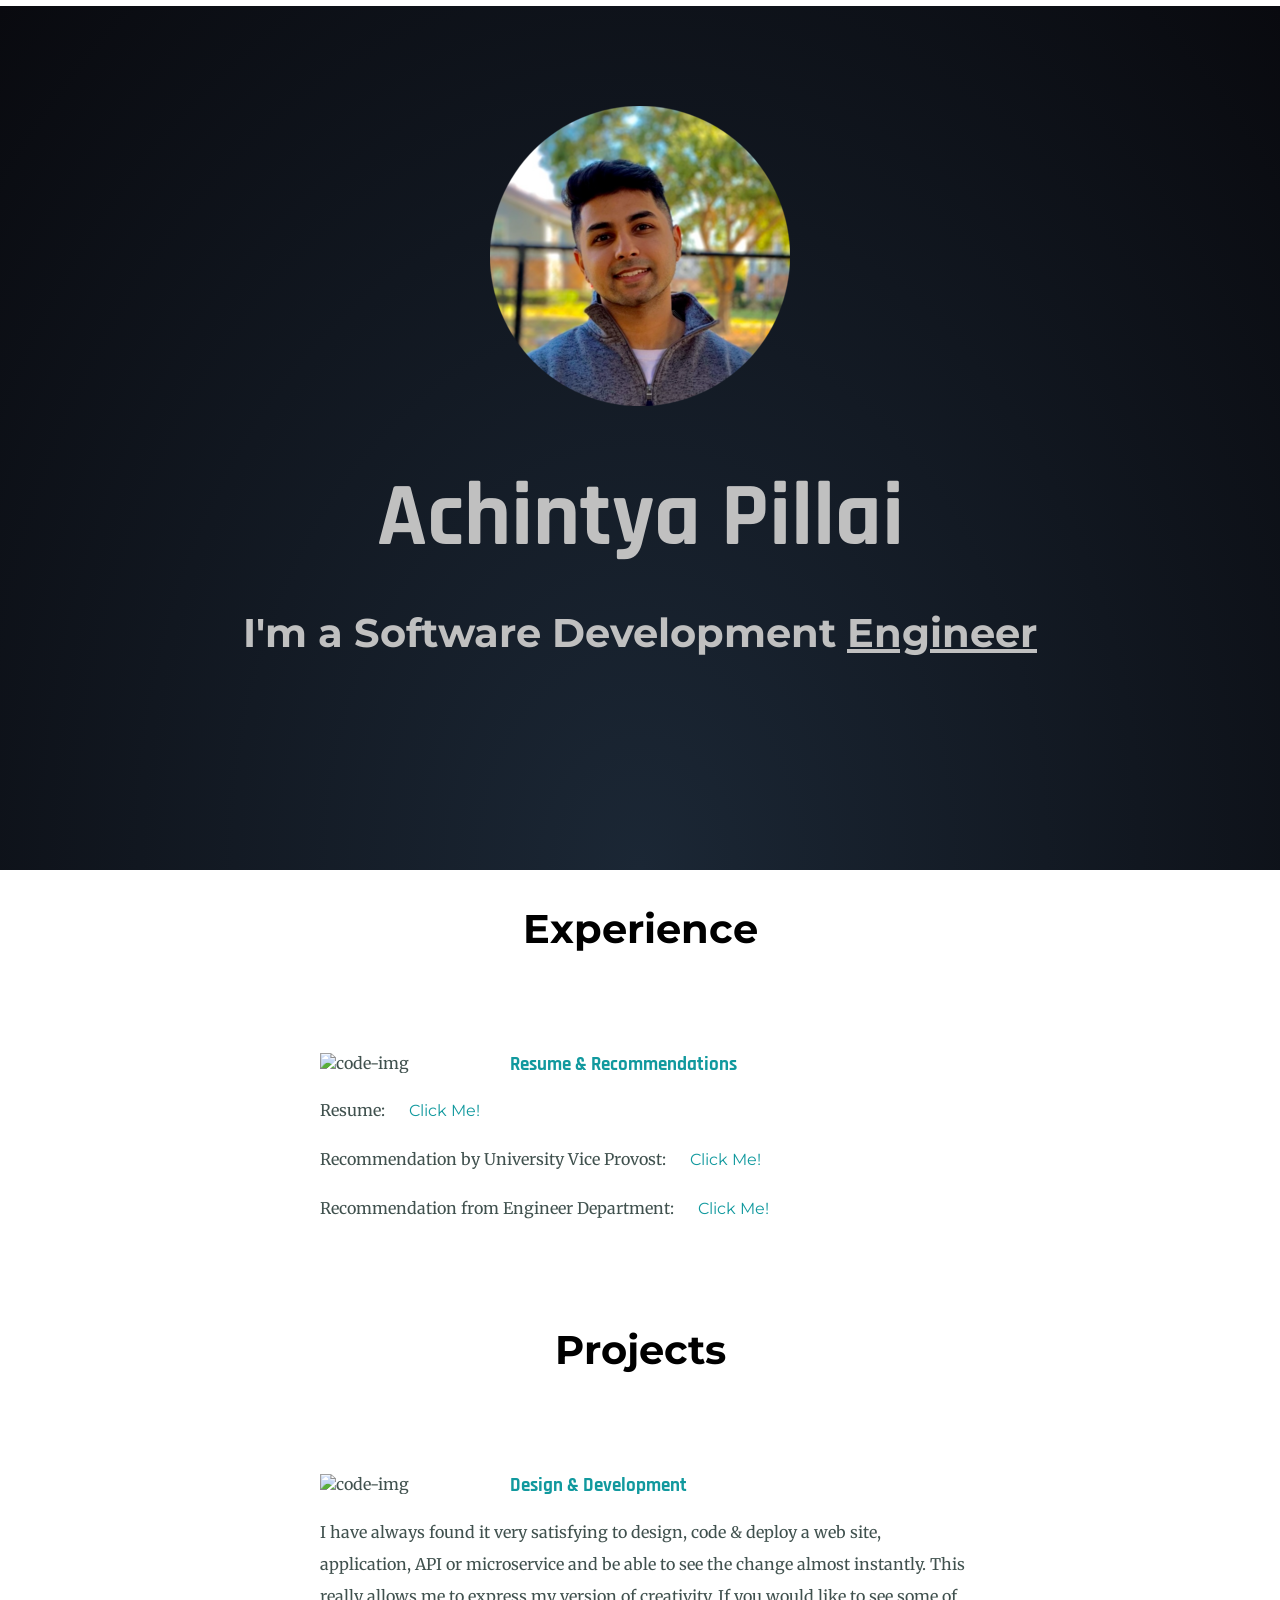
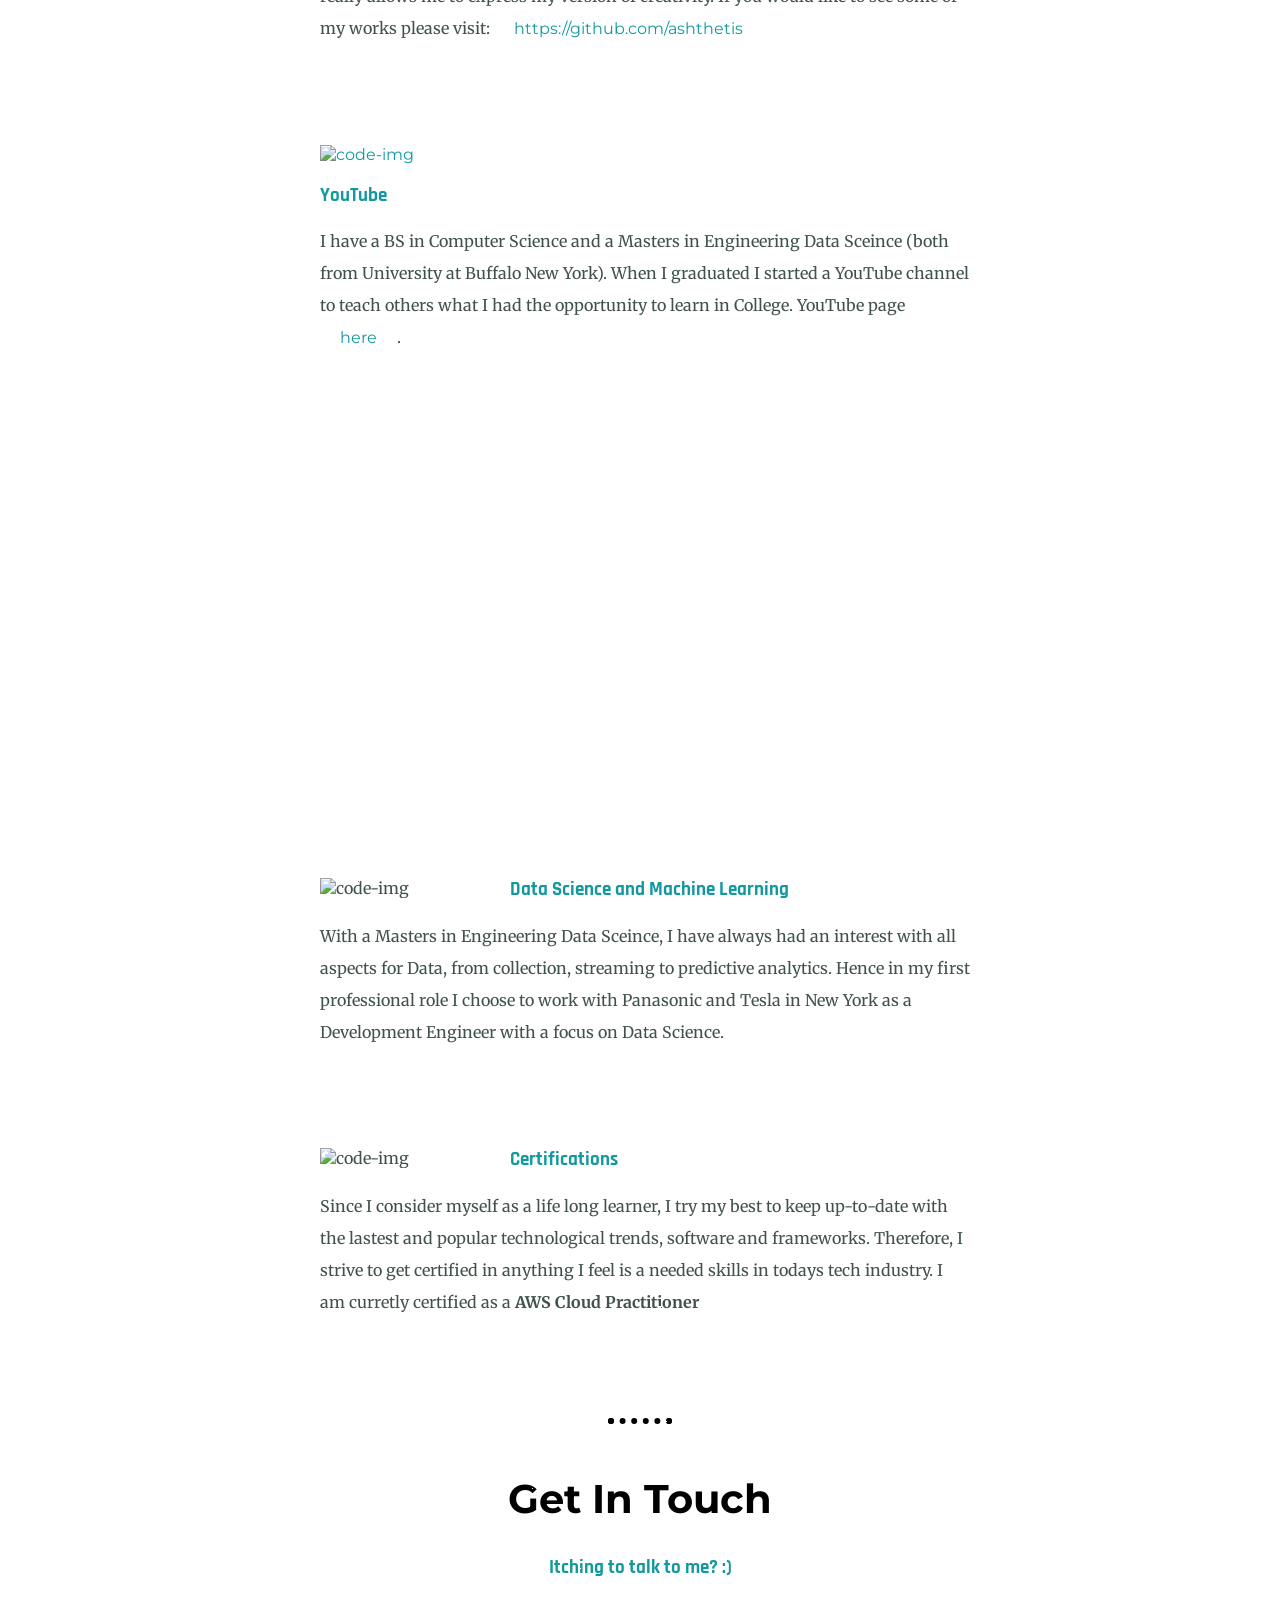
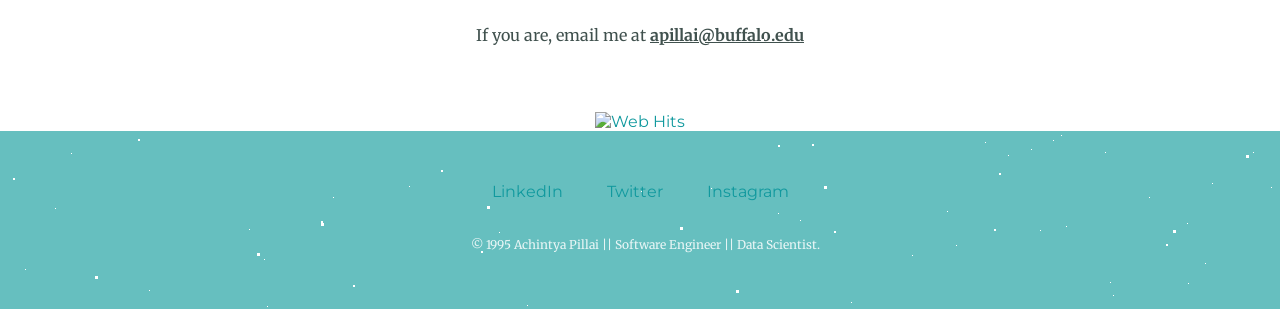
==== index.html @ ead7e0f2 "Update index.html" ====
<!DOCTYPE html>
<html>

<head>
  <meta charset="utf-8">
  <title>Achintya Pillai</title>
  <link rel="stylesheet" href="css/styles.css">
  <link href="https://fonts.googleapis.com/css2?family=Merriweather&family=Montserrat&family=Rajdhani:wght@300&display=swap" rel="stylesheet">
  <link rel="icon" href="favicon.ico">

</head>

<body>
<div id='stars'></div>
        <div id='stars2'></div>
        <div id='stars3'></div>
        <div id='title'>
          <!-- <span>
            ACHINTYA PILLAI
          </span> -->
<!--            <h1>I'm Achintya Pillai</h1>
 --><!--       <h2>a Software Development <span class="pro">Engineer</span></h2>
 -->
        </div>
  <div class="top-container">
<!--     <img class="top-cloud" src="images/cloud.png" alt="cloud">
 -->    <div class="title-text">
    <img src="images/ap.png" alt="achintya-profile-img">

      <h1>Achintya Pillai</h1>
      <h2><font color="#C0C0C0">I'm a Software Development <span class="pro">Engineer</span></font></h2>
    </div>
<!--     <img class="bottom-cloud" src="images/cloud.png" alt="cloud">
 -->  </div>
 <div class="apex-dn"></div>



  <!-- <div class="middle-container">
    <div class="profile">
      <h2>HELLO</h2>
      <p class="intro">Welcome, here you can find out more about me :) 
      Currently, I am a Software Engineer working for one of the largest companies in the world located in Sparks, Nevada, USA. </p>
    </div>
    <hr> -->
            <h2 class="sub-heading">Experience</h2>
<div class="skill-row">

       <img class="code-img"  src="https://www.flaticon.com/svg/static/icons/svg/3135/3135715.svg" alt="code-img">

        <h3>Resume & Recommendations</h3>
        <p > Resume: <a href="res.pdf">Click Me!</a></p>
        <p > Recommendation by University Vice Provost: <a href="Recommendation1.pdf">Click Me!</a></p>
        <p > Recommendation from Engineer Department: <a href="Recommendation2.pdf">Click Me!</a></p>



      </div>
        <h2 class="sub-heading">Projects</h2>

    <div class="skills">
      <div class="skill-row">

       <img class="code-img"  src="https://www.flaticon.com/svg/static/icons/svg/3565/3565585.svg" alt="code-img">

        <h3>Design & Development</h3>
        <p >I have always found it very satisfying to design, code & deploy a web site, application, API or microservice and be able to see the change almost instantly. This really allows me to express my version of creativity. If you would like to see some of my works please visit: <a href="https://github.com/ashthetis?tab=repositories">https://github.com/ashthetis</a> </p>

      </div>
      <div class="skill-row">

       <a href="https://www.youtube.com/channel/UCoQ-9DhpsrI0SnHPyAV5VDw/videos?view_as=subscriber">  <img class="code-img" src="https://www.flaticon.com/svg/static/icons/svg/185/185983.svg" alt="code-img"></a>

        <h3>YouTube</h3>
        <p>I have a BS in Computer Science and a Masters in Engineering Data Sceince (both from University at Buffalo New York). When I graduated I started a YouTube channel to teach others what I had the opportunity to learn in College. YouTube page <a href="https://www.youtube.com/channel/UCoQ-9DhpsrI0SnHPyAV5VDw/videos?view_as=subscriber"> here</a>.</p>

      </div>
      <figure class="forth">
<iframe
    src="https://www.youtube.com/embed/WOdoywFEOVs?controls=0&amp;start=87"
    frameborder="0" webkitAllowFullScreen mozallowfullscreen allowFullScreen>
  </iframe>
  <iframe
    src="https://www.youtube.com/embed/CTNCCMSBl7o?controls=0"
    frameborder="0" webkitAllowFullScreen mozallowfullscreen allowFullScreen>
  </iframe>
   <iframe
    src="https://www.youtube.com/embed/MwD8mAtHsg8?controls=0&amp;start=87"
    frameborder="0" webkitAllowFullScreen mozallowfullscreen allowFullScreen>
  </iframe>


</figure>

<figure class="half">
  <iframe
    src="https://www.youtube.com/embed/HK7c-2fPdEA?controls=0"
    frameborder="0" webkitAllowFullScreen mozallowfullscreen allowFullScreen>
  </iframe>
  <iframe
    src="https://www.youtube.com/embed/1QiGGUHIYrI?controls=0"
    frameborder="0" webkitAllowFullScreen mozallowfullscreen allowFullScreen>
  </iframe>
  
</figure>
      <div class="skill-row">

        <img class="code-img" src="https://www.flaticon.com/svg/static/icons/svg/2620/2620355.svg" alt="code-img">

        <h3>Data Science and Machine Learning</h3>
        <p>With a Masters in Engineering Data Sceince, I have always had an interest with all aspects for Data, from collection, streaming to predictive analytics. Hence in my first professional role I choose to work with Panasonic and Tesla in New York as a Development Engineer with a focus on Data Science.</p>

      </div>
      <div class="skill-row">

        <img class="code-img" src="https://www.flaticon.com/svg/static/icons/svg/3464/3464021.svg" alt="code-img">

        <h3>Certifications</h3>
        <p>Since I consider myself as a life long learner, I try my best to keep up-to-date with the lastest and popular technological trends, software and frameworks. Therefore, I strive to get certified in anything I feel is a needed skills in todays tech industry. I am curretly certified as a <b> AWS Cloud Practitioner</b></p>

      </div>

     

      
    <hr>
    <div class="contact-me">
      <h2>Get In Touch</h2>
      <h3>Itching to talk to me? :)</h3>
      <p class="contact-message"> If you are, email me at <b><u>apillai@buffalo.edu</u></b></p>
<a href="https://www.hitwebcounter.com" target="_blank">
<img src="https://hitwebcounter.com/counter/counter.php?page=7697951&style=0007&nbdigits=5&type=ip&initCount=0" title="Total Website Hits" Alt="Web Hits"   border="0" /></a>   

    </div>
  </div>


  <div class="bottom-container">
    <a class="footer-link" href="https://www.linkedin.com/in/achintya-pillai-48481988/">LinkedIn</a>
    <a class="footer-link" href="https://twitter.com/ash19953/">Twitter</a>
    <a class="footer-link" href="https://www.instagram.com/ashpillai3095/">Instagram</a>
    <p class="copyright">© 1995 Achintya Pillai || Software Engineer || Data Scientist.</p>

  </div>
</body>

</html>
---- css/styles.css ----
body {
  color: #40514E;
  margin: 0;
  text-align: center;
  font-family: 'Merriweather', serif;
}

h1 {
  color: #C0C0C0;
  font-size: 5.625rem;
  margin: 50px auto 0 auto;
font-family: 'Rajdhani', sans-serif;}


h2 {
  color: #000;
  font-family: 'Montserrat', sans-serif;
  font-size: 2.5rem;
  font-weight: bold;
  padding-bottom: 5 px;
}


h3 {
  color: #11999E;
font-family: 'Rajdhani', sans-serif;

}


p {
  line-height: 2;
margin-right: -10px;

}

hr {
  border: dotted #000 6px;
  border-bottom: none;
  width: 4%;
  margin: 50px auto;
}

a{
  color: #11999E;
  font-family: 'Montserrat', sans-serif;
  margin: 10px 20px;
  text-decoration: none;
}

a:hover {
  color: #EAF6F6;
}

/*.top-container {
  background-color: #85C1E9;
  position: relative;
  padding-top: 100px;
  padding-bottom: 140px;
}*/


.middle-container {
  margin: 5px 0;
}
.middle-container1 {
  margin: -50px 0;
}

.bottom-container {
  background-color: #66BFBF;
  padding: 50px 0 20px;

}

.skill-row {
  width: 50%;
  margin: 100px auto 100px auto;
  text-align: left;
}

.pro {
  text-decoration: underline;
}

.intro {
  width: 40%;
  margin: auto;
}

.contact-message {
  width: 40%;
  margin: 40px auto 60px;
}

.copyright {
  color: #EAF6F6;
  font-size: 0.75rem;
  padding: 20px 0;
}

.top-cloud {
  position: absolute;
  right: 300px;
  top: 40px;
}

.bottom-cloud {
  position: absolute;
  left: 250px;
  bottom: 50px;
}

.code-img {
  width: 25%;
  float: left;
  margin-right: 30px;
}

.chilli-img {
  width: 25%;
  float: left;
  margin-right: 30px;
  position: absolute;

}

.btn {
  background: #11cdd4;
  background-image: -webkit-linear-gradient(top, #11cdd4, #11999e);
  background-image: -moz-linear-gradient(top, #11cdd4, #11999e);
  background-image: -ms-linear-gradient(top, #11cdd4, #11999e);
  background-image: -o-linear-gradient(top, #11cdd4, #11999e);
  background-image: linear-gradient(to bottom, #11cdd4, #11999e);
  -webkit-border-radius: 8;
  -moz-border-radius: 8;
  border-radius: 80px;
  font-family: 'Montserrat', sans-serif;
  color: #ffffff;
  font-size: 20px;
  padding: 10px 20px 10px 20px;
  text-decoration: none;
}

.btn:hover {
  background: #30e3cb;
  background-image: -webkit-linear-gradient(top, #30e3cb, #2bc4ad);
  background-image: -moz-linear-gradient(top, #30e3cb, #2bc4ad);
  background-image: -ms-linear-gradient(top, #30e3cb, #2bc4ad);
  background-image: -o-linear-gradient(top, #30e3cb, #2bc4ad);
  background-image: linear-gradient(to bottom, #30e3cb, #2bc4ad);
  text-decoration: none;
}
.top-container{
  padding-top: 100px;
  padding-bottom: 140px;
  padding-bottom: 180px;
  height: 100%;
  background: radial-gradient(ellipse at bottom, #1b2735 0%, #090a0f 100%);
  overflow: hidden;
}

#stars {
  width: 1px;
  height: 1px;
  background: transparent;
  box-shadow: 1226px 1621px #FFF , 1021px 1311px #FFF , 589px 396px #FFF , 106px 950px #FFF , 1628px 685px #FFF , 1982px 1853px #FFF , 683px 1196px #FFF , 885px 147px #FFF , 140px 572px #FFF , 1414px 202px #FFF , 1287px 375px #FFF , 812px 233px #FFF , 245px 366px #FFF , 619px 1786px #FFF , 158px 727px #FFF , 1051px 1759px #FFF , 1232px 1572px #FFF , 304px 515px #FFF , 1107px 1063px #FFF , 1409px 293px #FFF , 844px 1928px #FFF , 1297px 766px #FFF , 769px 53px #FFF , 1796px 1499px #FFF , 1096px 1588px #FFF , 6px 1066px #FFF , 954px 1823px #FFF , 449px 1318px #FFF , 742px 324px #FFF , 1360px 430px #FFF , 474px 517px #FFF , 1638px 553px #FFF , 65px 362px #FFF , 1668px 305px #FFF , 618px 1791px #FFF , 1248px 698px #FFF , 526px 1505px #FFF , 443px 1738px #FFF , 968px 744px #FFF , 1509px 1343px #FFF , 940px 891px #FFF , 1426px 313px #FFF , 86px 1904px #FFF , 1852px 914px #FFF , 1774px 1138px #FFF , 1406px 378px #FFF , 82px 384px #FFF , 1195px 1561px #FFF , 472px 1994px #FFF , 887px 708px #FFF , 1078px 680px #FFF , 1715px 140px #FFF , 333px 1224px #FFF , 1538px 412px #FFF , 1476px 644px #FFF , 976px 149px #FFF , 938px 1127px #FFF , 531px 1088px #FFF , 996px 403px #FFF , 279px 1233px #FFF , 1761px 1297px #FFF , 1126px 1184px #FFF , 1417px 375px #FFF , 1085px 1137px #FFF , 669px 987px #FFF , 1149px 1963px #FFF , 1097px 880px #FFF , 1591px 85px #FFF , 1858px 884px #FFF , 1187px 1483px #FFF , 1246px 415px #FFF , 126px 516px #FFF , 1824px 672px #FFF , 178px 250px #FFF , 1675px 146px #FFF , 1827px 816px #FFF , 803px 992px #FFF , 1703px 1664px #FFF , 1658px 970px #FFF , 1607px 1896px #FFF , 268px 499px #FFF , 465px 395px #FFF , 287px 468px #FFF , 980px 1675px #FFF , 1959px 1989px #FFF , 429px 1263px #FFF , 1419px 1703px #FFF , 302px 335px #FFF , 1470px 698px #FFF , 431px 1784px #FFF , 1397px 1168px #FFF , 585px 143px #FFF , 1163px 455px #FFF , 1007px 1355px #FFF , 764px 1147px #FFF , 1528px 1835px #FFF , 1298px 1629px #FFF , 438px 971px #FFF , 1940px 1307px #FFF , 1767px 1080px #FFF , 1700px 1582px #FFF , 911px 709px #FFF , 1733px 1916px #FFF , 1650px 1153px #FFF , 1491px 1908px #FFF , 1221px 1065px #FFF , 389px 749px #FFF , 576px 602px #FFF , 84px 1595px #FFF , 1887px 1748px #FFF , 1293px 1674px #FFF , 1372px 986px #FFF , 834px 1280px #FFF , 241px 777px #FFF , 1122px 1540px #FFF , 908px 1032px #FFF , 1715px 14px #FFF , 732px 1014px #FFF , 1888px 766px #FFF , 1433px 1174px #FFF , 1273px 1889px #FFF , 337px 301px #FFF , 1449px 1878px #FFF , 946px 1411px #FFF , 965px 181px #FFF , 1508px 537px #FFF , 977px 1648px #FFF , 696px 1932px #FFF , 601px 305px #FFF , 1734px 186px #FFF , 1962px 1776px #FFF , 965px 791px #FFF , 1563px 422px #FFF , 1427px 822px #FFF , 1540px 599px #FFF , 1246px 1681px #FFF , 1271px 1136px #FFF , 1411px 641px #FFF , 1108px 1981px #FFF , 961px 1884px #FFF , 788px 631px #FFF , 172px 783px #FFF , 1729px 455px #FFF , 1682px 1051px #FFF , 911px 1455px #FFF , 1652px 489px #FFF , 880px 94px #FFF , 59px 747px #FFF , 417px 223px #FFF , 332px 1397px #FFF , 699px 659px #FFF , 693px 728px #FFF , 1232px 208px #FFF , 1514px 774px #FFF , 1070px 633px #FFF , 1768px 165px #FFF , 1261px 1666px #FFF , 35px 1979px #FFF , 54px 1408px #FFF , 820px 745px #FFF , 1732px 147px #FFF , 1282px 1121px #FFF , 1640px 1px #FFF , 1932px 632px #FFF , 895px 31px #FFF , 1751px 266px #FFF , 746px 54px #FFF , 1197px 986px #FFF , 1032px 658px #FFF , 234px 1526px #FFF , 1267px 1176px #FFF , 1280px 357px #FFF , 1333px 381px #FFF , 1739px 1375px #FFF , 888px 1325px #FFF , 704px 550px #FFF , 20px 359px #FFF , 987px 1218px #FFF , 794px 1724px #FFF , 774px 590px #FFF , 1024px 227px #FFF , 1487px 400px #FFF , 1446px 627px #FFF , 984px 1342px #FFF , 966px 703px #FFF , 105px 1673px #FFF , 1225px 1267px #FFF , 119px 1202px #FFF , 1458px 273px #FFF , 1057px 1167px #FFF , 116px 735px #FFF , 665px 1021px #FFF , 476px 1830px #FFF , 145px 906px #FFF , 502px 596px #FFF , 1629px 645px #FFF , 728px 1972px #FFF , 342px 605px #FFF , 1331px 179px #FFF , 707px 1684px #FFF , 388px 1757px #FFF , 805px 73px #FFF , 659px 180px #FFF , 848px 915px #FFF , 182px 1550px #FFF , 1955px 155px #FFF , 973px 1546px #FFF , 1061px 1579px #FFF , 52px 687px #FFF , 1104px 1352px #FFF , 408px 1386px #FFF , 1888px 1692px #FFF , 956px 1018px #FFF , 1355px 1568px #FFF , 1505px 1550px #FFF , 1182px 705px #FFF , 959px 1050px #FFF , 498px 1432px #FFF , 301px 647px #FFF , 443px 334px #FFF , 1402px 461px #FFF , 147px 1270px #FFF , 391px 1572px #FFF , 1017px 341px #FFF , 68px 1770px #FFF , 235px 860px #FFF , 505px 816px #FFF , 1312px 986px #FFF , 1079px 1293px #FFF , 324px 611px #FFF , 1179px 1011px #FFF , 277px 434px #FFF , 1767px 252px #FFF , 1775px 1487px #FFF , 1705px 19px #FFF , 326px 721px #FFF , 378px 70px #FFF , 895px 1736px #FFF , 1570px 365px #FFF , 513px 615px #FFF , 1092px 147px #FFF , 1318px 1932px #FFF , 1592px 1734px #FFF , 699px 918px #FFF , 111px 388px #FFF , 1067px 890px #FFF , 1169px 332px #FFF , 358px 481px #FFF , 1630px 750px #FFF , 179px 1787px #FFF , 355px 489px #FFF , 852px 821px #FFF , 868px 364px #FFF , 386px 1700px #FFF , 799px 1420px #FFF , 1472px 644px #FFF , 1552px 905px #FFF , 48px 1998px #FFF , 1850px 51px #FFF , 416px 678px #FFF , 759px 1046px #FFF , 1451px 1951px #FFF , 101px 1610px #FFF , 1469px 912px #FFF , 1214px 1292px #FFF , 1368px 1018px #FFF , 484px 470px #FFF , 816px 322px #FFF , 1821px 1326px #FFF , 327px 1936px #FFF , 752px 550px #FFF , 1215px 1924px #FFF , 180px 122px #FFF , 784px 1924px #FFF , 1597px 336px #FFF , 248px 1429px #FFF , 4px 181px #FFF , 1801px 1613px #FFF , 1581px 1719px #FFF , 640px 1391px #FFF , 960px 302px #FFF , 1483px 1207px #FFF , 520px 1119px #FFF , 25px 1754px #FFF , 545px 317px #FFF , 1573px 751px #FFF , 1415px 2px #FFF , 101px 761px #FFF , 679px 291px #FFF , 1785px 676px #FFF , 1256px 136px #FFF , 855px 197px #FFF , 1399px 1973px #FFF , 1243px 429px #FFF , 1281px 571px #FFF , 839px 531px #FFF , 789px 1980px #FFF , 877px 783px #FFF , 1526px 1850px #FFF , 644px 1283px #FFF , 1982px 1953px #FFF , 1109px 1232px #FFF , 1532px 643px #FFF , 823px 1287px #FFF , 667px 34px #FFF , 24px 1469px #FFF , 1029px 1130px #FFF , 1645px 254px #FFF , 1054px 1000px #FFF , 1341px 254px #FFF , 184px 188px #FFF , 1160px 1521px #FFF , 348px 1083px #FFF , 1436px 1796px #FFF , 441px 361px #FFF , 1239px 575px #FFF , 1055px 140px #FFF , 1552px 502px #FFF , 607px 864px #FFF , 967px 1883px #FFF , 1407px 1955px #FFF , 405px 1148px #FFF , 604px 992px #FFF , 1116px 506px #FFF , 13px 832px #FFF , 295px 189px #FFF , 964px 1175px #FFF , 1988px 52px #FFF , 935px 209px #FFF , 17px 142px #FFF , 770px 333px #FFF , 682px 633px #FFF , 510px 466px #FFF , 366px 79px #FFF , 199px 954px #FFF , 882px 277px #FFF , 744px 655px #FFF , 37px 1659px #FFF , 1217px 1885px #FFF , 1107px 597px #FFF , 1060px 1335px #FFF , 773px 601px #FFF , 1939px 1632px #FFF , 1607px 1774px #FFF , 1531px 1550px #FFF , 1042px 60px #FFF , 850px 1502px #FFF , 1670px 492px #FFF , 1357px 1654px #FFF , 1279px 1521px #FFF , 633px 1956px #FFF , 1122px 1981px #FFF , 661px 657px #FFF , 521px 1132px #FFF , 1593px 813px #FFF , 1204px 1463px #FFF , 1112px 1495px #FFF , 1755px 367px #FFF , 1685px 1805px #FFF , 1982px 196px #FFF , 484px 51px #FFF , 1041px 330px #FFF , 1487px 563px #FFF , 311px 1872px #FFF , 330px 976px #FFF , 6px 1754px #FFF , 1447px 1182px #FFF , 1926px 148px #FFF , 1640px 490px #FFF , 1548px 1357px #FFF , 1052px 1340px #FFF , 1083px 56px #FFF , 1890px 339px #FFF , 277px 1609px #FFF , 892px 1792px #FFF , 1322px 86px #FFF , 1509px 1515px #FFF , 1650px 1722px #FFF , 334px 497px #FFF , 888px 143px #FFF , 1325px 259px #FFF , 1330px 1505px #FFF , 1374px 645px #FFF , 1184px 937px #FFF , 911px 1044px #FFF , 32px 1257px #FFF , 297px 1884px #FFF , 1031px 963px #FFF , 411px 916px #FFF , 243px 1305px #FFF , 898px 200px #FFF , 1550px 156px #FFF , 159px 716px #FFF , 240px 1130px #FFF , 1046px 1905px #FFF , 1405px 1277px #FFF , 275px 124px #FFF , 964px 795px #FFF , 1270px 1387px #FFF , 1391px 1880px #FFF , 484px 1027px #FFF , 1681px 1706px #FFF , 1665px 697px #FFF , 1073px 1078px #FFF , 1808px 1313px #FFF , 1669px 1266px #FFF , 1965px 747px #FFF , 1734px 972px #FFF , 1549px 1434px #FFF , 945px 146px #FFF , 1211px 1383px #FFF , 1921px 1637px #FFF , 271px 1725px #FFF , 739px 1725px #FFF , 1634px 1827px #FFF , 961px 1131px #FFF , 513px 839px #FFF , 1553px 1725px #FFF , 82px 1667px #FFF , 3px 1797px #FFF , 517px 1511px #FFF , 1644px 929px #FFF , 120px 1638px #FFF , 579px 1168px #FFF , 147px 680px #FFF , 61px 1146px #FFF , 884px 598px #FFF , 630px 1324px #FFF , 1709px 1340px #FFF , 1332px 1142px #FFF , 1990px 1397px #FFF , 854px 1527px #FFF , 1293px 634px #FFF , 1063px 506px #FFF , 1361px 668px #FFF , 926px 347px #FFF , 145px 1031px #FFF , 1289px 1519px #FFF , 1977px 1560px #FFF , 70px 1353px #FFF , 653px 1634px #FFF , 1182px 340px #FFF , 1264px 1127px #FFF , 1246px 40px #FFF , 428px 691px #FFF , 1531px 1817px #FFF , 431px 1906px #FFF , 1406px 1665px #FFF , 597px 1588px #FFF , 1273px 355px #FFF , 995px 1018px #FFF , 1319px 528px #FFF , 1454px 715px #FFF , 1587px 1052px #FFF , 921px 193px #FFF , 1012px 479px #FFF , 689px 1019px #FFF , 1307px 420px #FFF , 1153px 108px #FFF , 1343px 775px #FFF , 1236px 1061px #FFF , 1117px 1099px #FFF , 308px 533px #FFF , 1262px 509px #FFF , 830px 24px #FFF , 426px 695px #FFF , 1148px 1397px #FFF , 1016px 1719px #FFF , 1142px 1280px #FFF , 1841px 310px #FFF , 1890px 1708px #FFF , 1399px 589px #FFF , 913px 1291px #FFF , 955px 1445px #FFF , 431px 491px #FFF , 580px 1002px #FFF , 796px 186px #FFF , 445px 1634px #FFF , 1543px 1377px #FFF , 1853px 57px #FFF , 34px 620px #FFF , 1056px 923px #FFF , 1027px 134px #FFF , 1248px 1252px #FFF , 756px 1855px #FFF , 143px 654px #FFF , 253px 347px #FFF , 181px 943px #FFF , 1044px 1774px #FFF , 367px 1925px #FFF , 1125px 854px #FFF , 1276px 141px #FFF , 422px 413px #FFF , 1261px 973px #FFF , 1030px 1349px #FFF , 1349px 1850px #FFF , 552px 1286px #FFF , 606px 888px #FFF , 464px 1922px #FFF , 1799px 260px #FFF , 1984px 788px #FFF , 1210px 450px #FFF , 1288px 1530px #FFF , 911px 1896px #FFF , 689px 4px #FFF , 806px 162px #FFF , 1201px 604px #FFF , 908px 531px #FFF , 137px 1123px #FFF , 1165px 496px #FFF , 1567px 1797px #FFF , 614px 504px #FFF , 1551px 1165px #FFF , 1309px 1032px #FFF , 1321px 26px #FFF , 1372px 326px #FFF , 1762px 1159px #FFF , 728px 5px #FFF , 1364px 459px #FFF , 1333px 918px #FFF , 1082px 1732px #FFF , 286px 319px #FFF , 1636px 1220px #FFF , 350px 966px #FFF , 124px 219px #FFF , 184px 1654px #FFF , 1195px 160px #FFF , 1690px 737px #FFF , 1386px 472px #FFF , 1522px 1911px #FFF , 1082px 1129px #FFF , 491px 67px #FFF , 826px 393px #FFF , 643px 632px #FFF , 1934px 1461px #FFF , 1325px 316px #FFF , 934px 1722px #FFF , 1044px 879px #FFF , 1109px 1482px #FFF , 1040px 642px #FFF , 801px 509px #FFF , 1352px 1583px #FFF , 160px 339px #FFF , 1111px 1731px #FFF , 1650px 1190px #FFF , 1804px 1019px #FFF , 745px 604px #FFF , 1391px 1108px #FFF , 344px 708px #FFF , 395px 111px #FFF , 913px 1180px #FFF , 537px 1036px #FFF , 1048px 1611px #FFF , 1926px 155px #FFF , 392px 193px #FFF , 1980px 1465px #FFF , 1853px 1349px #FFF , 204px 1317px #FFF , 1342px 1956px #FFF , 785px 1564px #FFF , 1478px 612px #FFF , 1459px 491px #FFF , 1767px 265px #FFF , 1032px 495px #FFF , 946px 1196px #FFF , 607px 285px #FFF , 887px 1940px #FFF , 1618px 962px #FFF , 85px 801px #FFF , 1828px 525px #FFF , 523px 1927px #FFF , 280px 1676px #FFF , 551px 1133px #FFF , 1888px 936px #FFF , 875px 863px #FFF , 395px 1954px #FFF , 155px 590px #FFF , 1924px 262px #FFF , 1039px 1430px #FFF , 1356px 1816px #FFF , 978px 671px #FFF , 1968px 1044px #FFF , 1693px 15px #FFF , 266px 1506px #FFF , 1061px 224px #FFF , 690px 1132px #FFF , 1149px 313px #FFF , 744px 898px #FFF , 848px 1851px #FFF , 296px 761px #FFF , 55px 624px #FFF , 573px 131px #FFF , 483px 1869px #FFF , 157px 1304px #FFF , 496px 489px #FFF , 729px 1730px #FFF , 163px 1023px #FFF , 1065px 1426px #FFF , 1058px 865px #FFF , 1204px 1762px #FFF , 73px 527px #FFF , 668px 1237px #FFF , 1px 259px #FFF , 1027px 107px #FFF , 1347px 842px #FFF , 720px 819px #FFF , 97px 1047px #FFF , 474px 1262px #FFF , 1406px 1163px #FFF , 1620px 1312px #FFF , 292px 423px #FFF , 1579px 1735px #FFF , 687px 305px #FFF , 1810px 1822px #FFF , 1499px 241px #FFF , 1578px 1308px #FFF , 770px 1441px #FFF , 398px 646px #FFF , 1186px 1423px #FFF , 6px 201px #FFF , 1684px 1057px #FFF , 1252px 1352px #FFF , 1649px 317px #FFF , 746px 1777px #FFF , 537px 97px #FFF , 347px 1613px #FFF , 1709px 1896px #FFF , 134px 957px #FFF , 755px 340px #FFF , 107px 1057px #FFF , 263px 1459px #FFF , 1559px 1124px #FFF , 1082px 19px #FFF , 557px 795px #FFF , 596px 455px #FFF , 1877px 1535px #FFF , 457px 320px #FFF , 532px 270px #FFF , 773px 1991px #FFF , 644px 1840px #FFF , 777px 1413px #FFF , 726px 203px #FFF , 20px 740px #FFF , 655px 909px #FFF , 396px 1998px #FFF , 235px 954px #FFF , 1737px 264px #FFF , 670px 1532px #FFF , 498px 159px #FFF , 540px 1997px #FFF , 1792px 1327px #FFF , 880px 1023px #FFF , 1917px 1938px #FFF , 1859px 148px #FFF , 1147px 1781px #FFF , 428px 1876px #FFF , 1952px 605px #FFF , 655px 80px #FFF , 1500px 1545px #FFF , 1656px 644px #FFF , 615px 247px #FFF , 795px 1881px #FFF , 1750px 586px #FFF , 148px 1490px #FFF , 1434px 74px #FFF , 417px 1969px #FFF , 962px 1526px #FFF , 835px 962px #FFF , 330px 1767px #FFF , 1557px 435px #FFF , 240px 341px #FFF , 1857px 1589px #FFF , 765px 281px #FFF , 1452px 405px #FFF , 1480px 1724px #FFF , 950px 1094px #FFF , 710px 1388px #FFF , 1333px 1919px #FFF , 706px 1589px #FFF , 1476px 1465px #FFF , 744px 291px #FFF , 123px 870px #FFF , 1406px 428px #FFF , 727px 1609px #FFF , 1149px 1838px #FFF , 78px 169px #FFF , 1088px 284px #FFF , 670px 399px #FFF , 711px 1923px #FFF , 42px 1720px #FFF , 667px 570px #FFF , 1274px 693px #FFF , 1056px 644px #FFF , 1937px 793px #FFF , 1200px 602px #FFF , 1493px 755px #FFF , 545px 870px #FFF , 887px 270px #FFF , 1290px 164px #FFF , 265px 1185px #FFF;
  animation: animStar 50s linear infinite;
}
#stars:after {
  content: " ";
  position: absolute;
  top: 2000px;
  width: 1px;
  height: 1px;
  background: transparent;
  box-shadow: 1226px 1621px #FFF , 1021px 1311px #FFF , 589px 396px #FFF , 106px 950px #FFF , 1628px 685px #FFF , 1982px 1853px #FFF , 683px 1196px #FFF , 885px 147px #FFF , 140px 572px #FFF , 1414px 202px #FFF , 1287px 375px #FFF , 812px 233px #FFF , 245px 366px #FFF , 619px 1786px #FFF , 158px 727px #FFF , 1051px 1759px #FFF , 1232px 1572px #FFF , 304px 515px #FFF , 1107px 1063px #FFF , 1409px 293px #FFF , 844px 1928px #FFF , 1297px 766px #FFF , 769px 53px #FFF , 1796px 1499px #FFF , 1096px 1588px #FFF , 6px 1066px #FFF , 954px 1823px #FFF , 449px 1318px #FFF , 742px 324px #FFF , 1360px 430px #FFF , 474px 517px #FFF , 1638px 553px #FFF , 65px 362px #FFF , 1668px 305px #FFF , 618px 1791px #FFF , 1248px 698px #FFF , 526px 1505px #FFF , 443px 1738px #FFF , 968px 744px #FFF , 1509px 1343px #FFF , 940px 891px #FFF , 1426px 313px #FFF , 86px 1904px #FFF , 1852px 914px #FFF , 1774px 1138px #FFF , 1406px 378px #FFF , 82px 384px #FFF , 1195px 1561px #FFF , 472px 1994px #FFF , 887px 708px #FFF , 1078px 680px #FFF , 1715px 140px #FFF , 333px 1224px #FFF , 1538px 412px #FFF , 1476px 644px #FFF , 976px 149px #FFF , 938px 1127px #FFF , 531px 1088px #FFF , 996px 403px #FFF , 279px 1233px #FFF , 1761px 1297px #FFF , 1126px 1184px #FFF , 1417px 375px #FFF , 1085px 1137px #FFF , 669px 987px #FFF , 1149px 1963px #FFF , 1097px 880px #FFF , 1591px 85px #FFF , 1858px 884px #FFF , 1187px 1483px #FFF , 1246px 415px #FFF , 126px 516px #FFF , 1824px 672px #FFF , 178px 250px #FFF , 1675px 146px #FFF , 1827px 816px #FFF , 803px 992px #FFF , 1703px 1664px #FFF , 1658px 970px #FFF , 1607px 1896px #FFF , 268px 499px #FFF , 465px 395px #FFF , 287px 468px #FFF , 980px 1675px #FFF , 1959px 1989px #FFF , 429px 1263px #FFF , 1419px 1703px #FFF , 302px 335px #FFF , 1470px 698px #FFF , 431px 1784px #FFF , 1397px 1168px #FFF , 585px 143px #FFF , 1163px 455px #FFF , 1007px 1355px #FFF , 764px 1147px #FFF , 1528px 1835px #FFF , 1298px 1629px #FFF , 438px 971px #FFF , 1940px 1307px #FFF , 1767px 1080px #FFF , 1700px 1582px #FFF , 911px 709px #FFF , 1733px 1916px #FFF , 1650px 1153px #FFF , 1491px 1908px #FFF , 1221px 1065px #FFF , 389px 749px #FFF , 576px 602px #FFF , 84px 1595px #FFF , 1887px 1748px #FFF , 1293px 1674px #FFF , 1372px 986px #FFF , 834px 1280px #FFF , 241px 777px #FFF , 1122px 1540px #FFF , 908px 1032px #FFF , 1715px 14px #FFF , 732px 1014px #FFF , 1888px 766px #FFF , 1433px 1174px #FFF , 1273px 1889px #FFF , 337px 301px #FFF , 1449px 1878px #FFF , 946px 1411px #FFF , 965px 181px #FFF , 1508px 537px #FFF , 977px 1648px #FFF , 696px 1932px #FFF , 601px 305px #FFF , 1734px 186px #FFF , 1962px 1776px #FFF , 965px 791px #FFF , 1563px 422px #FFF , 1427px 822px #FFF , 1540px 599px #FFF , 1246px 1681px #FFF , 1271px 1136px #FFF , 1411px 641px #FFF , 1108px 1981px #FFF , 961px 1884px #FFF , 788px 631px #FFF , 172px 783px #FFF , 1729px 455px #FFF , 1682px 1051px #FFF , 911px 1455px #FFF , 1652px 489px #FFF , 880px 94px #FFF , 59px 747px #FFF , 417px 223px #FFF , 332px 1397px #FFF , 699px 659px #FFF , 693px 728px #FFF , 1232px 208px #FFF , 1514px 774px #FFF , 1070px 633px #FFF , 1768px 165px #FFF , 1261px 1666px #FFF , 35px 1979px #FFF , 54px 1408px #FFF , 820px 745px #FFF , 1732px 147px #FFF , 1282px 1121px #FFF , 1640px 1px #FFF , 1932px 632px #FFF , 895px 31px #FFF , 1751px 266px #FFF , 746px 54px #FFF , 1197px 986px #FFF , 1032px 658px #FFF , 234px 1526px #FFF , 1267px 1176px #FFF , 1280px 357px #FFF , 1333px 381px #FFF , 1739px 1375px #FFF , 888px 1325px #FFF , 704px 550px #FFF , 20px 359px #FFF , 987px 1218px #FFF , 794px 1724px #FFF , 774px 590px #FFF , 1024px 227px #FFF , 1487px 400px #FFF , 1446px 627px #FFF , 984px 1342px #FFF , 966px 703px #FFF , 105px 1673px #FFF , 1225px 1267px #FFF , 119px 1202px #FFF , 1458px 273px #FFF , 1057px 1167px #FFF , 116px 735px #FFF , 665px 1021px #FFF , 476px 1830px #FFF , 145px 906px #FFF , 502px 596px #FFF , 1629px 645px #FFF , 728px 1972px #FFF , 342px 605px #FFF , 1331px 179px #FFF , 707px 1684px #FFF , 388px 1757px #FFF , 805px 73px #FFF , 659px 180px #FFF , 848px 915px #FFF , 182px 1550px #FFF , 1955px 155px #FFF , 973px 1546px #FFF , 1061px 1579px #FFF , 52px 687px #FFF , 1104px 1352px #FFF , 408px 1386px #FFF , 1888px 1692px #FFF , 956px 1018px #FFF , 1355px 1568px #FFF , 1505px 1550px #FFF , 1182px 705px #FFF , 959px 1050px #FFF , 498px 1432px #FFF , 301px 647px #FFF , 443px 334px #FFF , 1402px 461px #FFF , 147px 1270px #FFF , 391px 1572px #FFF , 1017px 341px #FFF , 68px 1770px #FFF , 235px 860px #FFF , 505px 816px #FFF , 1312px 986px #FFF , 1079px 1293px #FFF , 324px 611px #FFF , 1179px 1011px #FFF , 277px 434px #FFF , 1767px 252px #FFF , 1775px 1487px #FFF , 1705px 19px #FFF , 326px 721px #FFF , 378px 70px #FFF , 895px 1736px #FFF , 1570px 365px #FFF , 513px 615px #FFF , 1092px 147px #FFF , 1318px 1932px #FFF , 1592px 1734px #FFF , 699px 918px #FFF , 111px 388px #FFF , 1067px 890px #FFF , 1169px 332px #FFF , 358px 481px #FFF , 1630px 750px #FFF , 179px 1787px #FFF , 355px 489px #FFF , 852px 821px #FFF , 868px 364px #FFF , 386px 1700px #FFF , 799px 1420px #FFF , 1472px 644px #FFF , 1552px 905px #FFF , 48px 1998px #FFF , 1850px 51px #FFF , 416px 678px #FFF , 759px 1046px #FFF , 1451px 1951px #FFF , 101px 1610px #FFF , 1469px 912px #FFF , 1214px 1292px #FFF , 1368px 1018px #FFF , 484px 470px #FFF , 816px 322px #FFF , 1821px 1326px #FFF , 327px 1936px #FFF , 752px 550px #FFF , 1215px 1924px #FFF , 180px 122px #FFF , 784px 1924px #FFF , 1597px 336px #FFF , 248px 1429px #FFF , 4px 181px #FFF , 1801px 1613px #FFF , 1581px 1719px #FFF , 640px 1391px #FFF , 960px 302px #FFF , 1483px 1207px #FFF , 520px 1119px #FFF , 25px 1754px #FFF , 545px 317px #FFF , 1573px 751px #FFF , 1415px 2px #FFF , 101px 761px #FFF , 679px 291px #FFF , 1785px 676px #FFF , 1256px 136px #FFF , 855px 197px #FFF , 1399px 1973px #FFF , 1243px 429px #FFF , 1281px 571px #FFF , 839px 531px #FFF , 789px 1980px #FFF , 877px 783px #FFF , 1526px 1850px #FFF , 644px 1283px #FFF , 1982px 1953px #FFF , 1109px 1232px #FFF , 1532px 643px #FFF , 823px 1287px #FFF , 667px 34px #FFF , 24px 1469px #FFF , 1029px 1130px #FFF , 1645px 254px #FFF , 1054px 1000px #FFF , 1341px 254px #FFF , 184px 188px #FFF , 1160px 1521px #FFF , 348px 1083px #FFF , 1436px 1796px #FFF , 441px 361px #FFF , 1239px 575px #FFF , 1055px 140px #FFF , 1552px 502px #FFF , 607px 864px #FFF , 967px 1883px #FFF , 1407px 1955px #FFF , 405px 1148px #FFF , 604px 992px #FFF , 1116px 506px #FFF , 13px 832px #FFF , 295px 189px #FFF , 964px 1175px #FFF , 1988px 52px #FFF , 935px 209px #FFF , 17px 142px #FFF , 770px 333px #FFF , 682px 633px #FFF , 510px 466px #FFF , 366px 79px #FFF , 199px 954px #FFF , 882px 277px #FFF , 744px 655px #FFF , 37px 1659px #FFF , 1217px 1885px #FFF , 1107px 597px #FFF , 1060px 1335px #FFF , 773px 601px #FFF , 1939px 1632px #FFF , 1607px 1774px #FFF , 1531px 1550px #FFF , 1042px 60px #FFF , 850px 1502px #FFF , 1670px 492px #FFF , 1357px 1654px #FFF , 1279px 1521px #FFF , 633px 1956px #FFF , 1122px 1981px #FFF , 661px 657px #FFF , 521px 1132px #FFF , 1593px 813px #FFF , 1204px 1463px #FFF , 1112px 1495px #FFF , 1755px 367px #FFF , 1685px 1805px #FFF , 1982px 196px #FFF , 484px 51px #FFF , 1041px 330px #FFF , 1487px 563px #FFF , 311px 1872px #FFF , 330px 976px #FFF , 6px 1754px #FFF , 1447px 1182px #FFF , 1926px 148px #FFF , 1640px 490px #FFF , 1548px 1357px #FFF , 1052px 1340px #FFF , 1083px 56px #FFF , 1890px 339px #FFF , 277px 1609px #FFF , 892px 1792px #FFF , 1322px 86px #FFF , 1509px 1515px #FFF , 1650px 1722px #FFF , 334px 497px #FFF , 888px 143px #FFF , 1325px 259px #FFF , 1330px 1505px #FFF , 1374px 645px #FFF , 1184px 937px #FFF , 911px 1044px #FFF , 32px 1257px #FFF , 297px 1884px #FFF , 1031px 963px #FFF , 411px 916px #FFF , 243px 1305px #FFF , 898px 200px #FFF , 1550px 156px #FFF , 159px 716px #FFF , 240px 1130px #FFF , 1046px 1905px #FFF , 1405px 1277px #FFF , 275px 124px #FFF , 964px 795px #FFF , 1270px 1387px #FFF , 1391px 1880px #FFF , 484px 1027px #FFF , 1681px 1706px #FFF , 1665px 697px #FFF , 1073px 1078px #FFF , 1808px 1313px #FFF , 1669px 1266px #FFF , 1965px 747px #FFF , 1734px 972px #FFF , 1549px 1434px #FFF , 945px 146px #FFF , 1211px 1383px #FFF , 1921px 1637px #FFF , 271px 1725px #FFF , 739px 1725px #FFF , 1634px 1827px #FFF , 961px 1131px #FFF , 513px 839px #FFF , 1553px 1725px #FFF , 82px 1667px #FFF , 3px 1797px #FFF , 517px 1511px #FFF , 1644px 929px #FFF , 120px 1638px #FFF , 579px 1168px #FFF , 147px 680px #FFF , 61px 1146px #FFF , 884px 598px #FFF , 630px 1324px #FFF , 1709px 1340px #FFF , 1332px 1142px #FFF , 1990px 1397px #FFF , 854px 1527px #FFF , 1293px 634px #FFF , 1063px 506px #FFF , 1361px 668px #FFF , 926px 347px #FFF , 145px 1031px #FFF , 1289px 1519px #FFF , 1977px 1560px #FFF , 70px 1353px #FFF , 653px 1634px #FFF , 1182px 340px #FFF , 1264px 1127px #FFF , 1246px 40px #FFF , 428px 691px #FFF , 1531px 1817px #FFF , 431px 1906px #FFF , 1406px 1665px #FFF , 597px 1588px #FFF , 1273px 355px #FFF , 995px 1018px #FFF , 1319px 528px #FFF , 1454px 715px #FFF , 1587px 1052px #FFF , 921px 193px #FFF , 1012px 479px #FFF , 689px 1019px #FFF , 1307px 420px #FFF , 1153px 108px #FFF , 1343px 775px #FFF , 1236px 1061px #FFF , 1117px 1099px #FFF , 308px 533px #FFF , 1262px 509px #FFF , 830px 24px #FFF , 426px 695px #FFF , 1148px 1397px #FFF , 1016px 1719px #FFF , 1142px 1280px #FFF , 1841px 310px #FFF , 1890px 1708px #FFF , 1399px 589px #FFF , 913px 1291px #FFF , 955px 1445px #FFF , 431px 491px #FFF , 580px 1002px #FFF , 796px 186px #FFF , 445px 1634px #FFF , 1543px 1377px #FFF , 1853px 57px #FFF , 34px 620px #FFF , 1056px 923px #FFF , 1027px 134px #FFF , 1248px 1252px #FFF , 756px 1855px #FFF , 143px 654px #FFF , 253px 347px #FFF , 181px 943px #FFF , 1044px 1774px #FFF , 367px 1925px #FFF , 1125px 854px #FFF , 1276px 141px #FFF , 422px 413px #FFF , 1261px 973px #FFF , 1030px 1349px #FFF , 1349px 1850px #FFF , 552px 1286px #FFF , 606px 888px #FFF , 464px 1922px #FFF , 1799px 260px #FFF , 1984px 788px #FFF , 1210px 450px #FFF , 1288px 1530px #FFF , 911px 1896px #FFF , 689px 4px #FFF , 806px 162px #FFF , 1201px 604px #FFF , 908px 531px #FFF , 137px 1123px #FFF , 1165px 496px #FFF , 1567px 1797px #FFF , 614px 504px #FFF , 1551px 1165px #FFF , 1309px 1032px #FFF , 1321px 26px #FFF , 1372px 326px #FFF , 1762px 1159px #FFF , 728px 5px #FFF , 1364px 459px #FFF , 1333px 918px #FFF , 1082px 1732px #FFF , 286px 319px #FFF , 1636px 1220px #FFF , 350px 966px #FFF , 124px 219px #FFF , 184px 1654px #FFF , 1195px 160px #FFF , 1690px 737px #FFF , 1386px 472px #FFF , 1522px 1911px #FFF , 1082px 1129px #FFF , 491px 67px #FFF , 826px 393px #FFF , 643px 632px #FFF , 1934px 1461px #FFF , 1325px 316px #FFF , 934px 1722px #FFF , 1044px 879px #FFF , 1109px 1482px #FFF , 1040px 642px #FFF , 801px 509px #FFF , 1352px 1583px #FFF , 160px 339px #FFF , 1111px 1731px #FFF , 1650px 1190px #FFF , 1804px 1019px #FFF , 745px 604px #FFF , 1391px 1108px #FFF , 344px 708px #FFF , 395px 111px #FFF , 913px 1180px #FFF , 537px 1036px #FFF , 1048px 1611px #FFF , 1926px 155px #FFF , 392px 193px #FFF , 1980px 1465px #FFF , 1853px 1349px #FFF , 204px 1317px #FFF , 1342px 1956px #FFF , 785px 1564px #FFF , 1478px 612px #FFF , 1459px 491px #FFF , 1767px 265px #FFF , 1032px 495px #FFF , 946px 1196px #FFF , 607px 285px #FFF , 887px 1940px #FFF , 1618px 962px #FFF , 85px 801px #FFF , 1828px 525px #FFF , 523px 1927px #FFF , 280px 1676px #FFF , 551px 1133px #FFF , 1888px 936px #FFF , 875px 863px #FFF , 395px 1954px #FFF , 155px 590px #FFF , 1924px 262px #FFF , 1039px 1430px #FFF , 1356px 1816px #FFF , 978px 671px #FFF , 1968px 1044px #FFF , 1693px 15px #FFF , 266px 1506px #FFF , 1061px 224px #FFF , 690px 1132px #FFF , 1149px 313px #FFF , 744px 898px #FFF , 848px 1851px #FFF , 296px 761px #FFF , 55px 624px #FFF , 573px 131px #FFF , 483px 1869px #FFF , 157px 1304px #FFF , 496px 489px #FFF , 729px 1730px #FFF , 163px 1023px #FFF , 1065px 1426px #FFF , 1058px 865px #FFF , 1204px 1762px #FFF , 73px 527px #FFF , 668px 1237px #FFF , 1px 259px #FFF , 1027px 107px #FFF , 1347px 842px #FFF , 720px 819px #FFF , 97px 1047px #FFF , 474px 1262px #FFF , 1406px 1163px #FFF , 1620px 1312px #FFF , 292px 423px #FFF , 1579px 1735px #FFF , 687px 305px #FFF , 1810px 1822px #FFF , 1499px 241px #FFF , 1578px 1308px #FFF , 770px 1441px #FFF , 398px 646px #FFF , 1186px 1423px #FFF , 6px 201px #FFF , 1684px 1057px #FFF , 1252px 1352px #FFF , 1649px 317px #FFF , 746px 1777px #FFF , 537px 97px #FFF , 347px 1613px #FFF , 1709px 1896px #FFF , 134px 957px #FFF , 755px 340px #FFF , 107px 1057px #FFF , 263px 1459px #FFF , 1559px 1124px #FFF , 1082px 19px #FFF , 557px 795px #FFF , 596px 455px #FFF , 1877px 1535px #FFF , 457px 320px #FFF , 532px 270px #FFF , 773px 1991px #FFF , 644px 1840px #FFF , 777px 1413px #FFF , 726px 203px #FFF , 20px 740px #FFF , 655px 909px #FFF , 396px 1998px #FFF , 235px 954px #FFF , 1737px 264px #FFF , 670px 1532px #FFF , 498px 159px #FFF , 540px 1997px #FFF , 1792px 1327px #FFF , 880px 1023px #FFF , 1917px 1938px #FFF , 1859px 148px #FFF , 1147px 1781px #FFF , 428px 1876px #FFF , 1952px 605px #FFF , 655px 80px #FFF , 1500px 1545px #FFF , 1656px 644px #FFF , 615px 247px #FFF , 795px 1881px #FFF , 1750px 586px #FFF , 148px 1490px #FFF , 1434px 74px #FFF , 417px 1969px #FFF , 962px 1526px #FFF , 835px 962px #FFF , 330px 1767px #FFF , 1557px 435px #FFF , 240px 341px #FFF , 1857px 1589px #FFF , 765px 281px #FFF , 1452px 405px #FFF , 1480px 1724px #FFF , 950px 1094px #FFF , 710px 1388px #FFF , 1333px 1919px #FFF , 706px 1589px #FFF , 1476px 1465px #FFF , 744px 291px #FFF , 123px 870px #FFF , 1406px 428px #FFF , 727px 1609px #FFF , 1149px 1838px #FFF , 78px 169px #FFF , 1088px 284px #FFF , 670px 399px #FFF , 711px 1923px #FFF , 42px 1720px #FFF , 667px 570px #FFF , 1274px 693px #FFF , 1056px 644px #FFF , 1937px 793px #FFF , 1200px 602px #FFF , 1493px 755px #FFF , 545px 870px #FFF , 887px 270px #FFF , 1290px 164px #FFF , 265px 1185px #FFF;
}

#stars2 {
  width: 2px;
  height: 2px;
  background: transparent;
  box-shadow: 236px 1043px #FFF , 784px 298px #FFF , 594px 611px #FFF , 1790px 363px #FFF , 1099px 831px #FFF , 1619px 474px #FFF , 903px 652px #FFF , 1472px 978px #FFF , 1620px 1445px #FFF , 1533px 1396px #FFF , 303px 994px #FFF , 318px 1761px #FFF , 1755px 263px #FFF , 783px 482px #FFF , 1224px 216px #FFF , 1625px 1456px #FFF , 813px 1703px #FFF , 1918px 1212px #FFF , 1872px 799px #FFF , 280px 793px #FFF , 1932px 99px #FFF , 1925px 1863px #FFF , 1444px 809px #FFF , 879px 484px #FFF , 1283px 1275px #FFF , 154px 1516px #FFF , 1986px 404px #FFF , 526px 774px #FFF , 540px 664px #FFF , 953px 1818px #FFF , 1931px 1100px #FFF , 1105px 92px #FFF , 1290px 210px #FFF , 1739px 33px #FFF , 466px 1203px #FFF , 1821px 139px #FFF , 1524px 269px #FFF , 777px 1345px #FFF , 116px 29px #FFF , 692px 10px #FFF , 1165px 1444px #FFF , 230px 1666px #FFF , 1293px 811px #FFF , 1349px 414px #FFF , 1598px 785px #FFF , 1058px 1829px #FFF , 1995px 1740px #FFF , 947px 614px #FFF , 141px 1062px #FFF , 1167px 248px #FFF , 1366px 1098px #FFF , 811px 1344px #FFF , 1723px 872px #FFF , 1450px 1137px #FFF , 1225px 1762px #FFF , 1766px 144px #FFF , 1160px 1662px #FFF , 931px 589px #FFF , 937px 579px #FFF , 941px 592px #FFF , 864px 681px #FFF , 41px 995px #FFF , 761px 1239px #FFF , 1890px 1598px #FFF , 1262px 1800px #FFF , 1990px 990px #FFF , 1259px 880px #FFF , 1151px 1318px #FFF , 352px 1485px #FFF , 1345px 876px #FFF , 1446px 945px #FFF , 1259px 1789px #FFF , 1290px 374px #FFF , 1388px 717px #FFF , 32px 1673px #FFF , 1204px 862px #FFF , 1184px 1186px #FFF , 514px 574px #FFF , 1625px 279px #FFF , 1491px 1821px #FFF , 990px 398px #FFF , 1552px 1243px #FFF , 1427px 1528px #FFF , 222px 808px #FFF , 732px 190px #FFF , 12px 1378px #FFF , 964px 444px #FFF , 317px 267px #FFF , 1193px 161px #FFF , 401px 716px #FFF , 1399px 901px #FFF , 547px 318px #FFF , 1365px 1943px #FFF , 1083px 1137px #FFF , 689px 251px #FFF , 833px 1431px #FFF , 236px 177px #FFF , 103px 1987px #FFF , 320px 1421px #FFF , 1938px 1277px #FFF , 1738px 1755px #FFF , 777px 1942px #FFF , 480px 1451px #FFF , 905px 1958px #FFF , 993px 1429px #FFF , 1748px 1796px #FFF , 1596px 79px #FFF , 1355px 140px #FFF , 1914px 261px #FFF , 1027px 1239px #FFF , 242px 534px #FFF , 1557px 192px #FFF , 1884px 88px #FFF , 1602px 296px #FFF , 872px 307px #FFF , 998px 1373px #FFF , 38px 1192px #FFF , 763px 516px #FFF , 1463px 925px #FFF , 1554px 147px #FFF , 1322px 2000px #FFF , 1885px 555px #FFF , 1092px 1729px #FFF , 259px 735px #FFF , 1852px 295px #FFF , 49px 1307px #FFF , 1111px 1808px #FFF , 1939px 643px #FFF , 440px 1370px #FFF , 1386px 657px #FFF , 968px 611px #FFF , 1270px 1739px #FFF , 870px 392px #FFF , 1257px 765px #FFF , 1106px 1530px #FFF , 1232px 1910px #FFF , 1901px 1368px #FFF , 1027px 1105px #FFF , 1787px 368px #FFF , 735px 375px #FFF , 1475px 825px #FFF , 1836px 518px #FFF , 349px 1667px #FFF , 1260px 495px #FFF , 1799px 1574px #FFF , 1018px 682px #FFF , 648px 995px #FFF , 935px 577px #FFF , 156px 1690px #FFF , 602px 1920px #FFF , 1876px 384px #FFF , 1561px 1362px #FFF , 1446px 632px #FFF , 1923px 209px #FFF , 1076px 1611px #FFF , 738px 722px #FFF , 1484px 1655px #FFF , 137px 1339px #FFF , 1721px 541px #FFF , 1544px 1082px #FFF , 1083px 1601px #FFF , 1475px 1526px #FFF , 1653px 1500px #FFF , 451px 1136px #FFF , 288px 372px #FFF , 290px 810px #FFF , 1492px 814px #FFF , 1508px 1379px #FFF , 730px 1116px #FFF , 505px 929px #FFF , 1775px 1887px #FFF , 1942px 1091px #FFF , 927px 1676px #FFF , 406px 992px #FFF , 983px 626px #FFF , 1356px 741px #FFF , 1609px 936px #FFF , 313px 1244px #FFF , 616px 984px #FFF , 713px 1281px #FFF , 1050px 844px #FFF , 1010px 104px #FFF , 1858px 547px #FFF , 429px 1678px #FFF , 916px 763px #FFF , 418px 378px #FFF , 7px 631px #FFF , 1702px 1288px #FFF , 799px 987px #FFF , 1661px 1081px #FFF , 1655px 1846px #FFF , 361px 1676px #FFF , 1979px 1521px #FFF , 415px 418px #FFF , 1641px 1999px #FFF , 955px 882px #FFF , 1290px 324px #FFF , 930px 1826px #FFF , 989px 807px #FFF , 461px 917px #FFF;
  animation: animStar 100s linear infinite;
}
#stars2:after {
  content: " ";
  position: absolute;
  top: 2000px;
  width: 2px;
  height: 2px;
  background: transparent;
  box-shadow: 236px 1043px #FFF , 784px 298px #FFF , 594px 611px #FFF , 1790px 363px #FFF , 1099px 831px #FFF , 1619px 474px #FFF , 903px 652px #FFF , 1472px 978px #FFF , 1620px 1445px #FFF , 1533px 1396px #FFF , 303px 994px #FFF , 318px 1761px #FFF , 1755px 263px #FFF , 783px 482px #FFF , 1224px 216px #FFF , 1625px 1456px #FFF , 813px 1703px #FFF , 1918px 1212px #FFF , 1872px 799px #FFF , 280px 793px #FFF , 1932px 99px #FFF , 1925px 1863px #FFF , 1444px 809px #FFF , 879px 484px #FFF , 1283px 1275px #FFF , 154px 1516px #FFF , 1986px 404px #FFF , 526px 774px #FFF , 540px 664px #FFF , 953px 1818px #FFF , 1931px 1100px #FFF , 1105px 92px #FFF , 1290px 210px #FFF , 1739px 33px #FFF , 466px 1203px #FFF , 1821px 139px #FFF , 1524px 269px #FFF , 777px 1345px #FFF , 116px 29px #FFF , 692px 10px #FFF , 1165px 1444px #FFF , 230px 1666px #FFF , 1293px 811px #FFF , 1349px 414px #FFF , 1598px 785px #FFF , 1058px 1829px #FFF , 1995px 1740px #FFF , 947px 614px #FFF , 141px 1062px #FFF , 1167px 248px #FFF , 1366px 1098px #FFF , 811px 1344px #FFF , 1723px 872px #FFF , 1450px 1137px #FFF , 1225px 1762px #FFF , 1766px 144px #FFF , 1160px 1662px #FFF , 931px 589px #FFF , 937px 579px #FFF , 941px 592px #FFF , 864px 681px #FFF , 41px 995px #FFF , 761px 1239px #FFF , 1890px 1598px #FFF , 1262px 1800px #FFF , 1990px 990px #FFF , 1259px 880px #FFF , 1151px 1318px #FFF , 352px 1485px #FFF , 1345px 876px #FFF , 1446px 945px #FFF , 1259px 1789px #FFF , 1290px 374px #FFF , 1388px 717px #FFF , 32px 1673px #FFF , 1204px 862px #FFF , 1184px 1186px #FFF , 514px 574px #FFF , 1625px 279px #FFF , 1491px 1821px #FFF , 990px 398px #FFF , 1552px 1243px #FFF , 1427px 1528px #FFF , 222px 808px #FFF , 732px 190px #FFF , 12px 1378px #FFF , 964px 444px #FFF , 317px 267px #FFF , 1193px 161px #FFF , 401px 716px #FFF , 1399px 901px #FFF , 547px 318px #FFF , 1365px 1943px #FFF , 1083px 1137px #FFF , 689px 251px #FFF , 833px 1431px #FFF , 236px 177px #FFF , 103px 1987px #FFF , 320px 1421px #FFF , 1938px 1277px #FFF , 1738px 1755px #FFF , 777px 1942px #FFF , 480px 1451px #FFF , 905px 1958px #FFF , 993px 1429px #FFF , 1748px 1796px #FFF , 1596px 79px #FFF , 1355px 140px #FFF , 1914px 261px #FFF , 1027px 1239px #FFF , 242px 534px #FFF , 1557px 192px #FFF , 1884px 88px #FFF , 1602px 296px #FFF , 872px 307px #FFF , 998px 1373px #FFF , 38px 1192px #FFF , 763px 516px #FFF , 1463px 925px #FFF , 1554px 147px #FFF , 1322px 2000px #FFF , 1885px 555px #FFF , 1092px 1729px #FFF , 259px 735px #FFF , 1852px 295px #FFF , 49px 1307px #FFF , 1111px 1808px #FFF , 1939px 643px #FFF , 440px 1370px #FFF , 1386px 657px #FFF , 968px 611px #FFF , 1270px 1739px #FFF , 870px 392px #FFF , 1257px 765px #FFF , 1106px 1530px #FFF , 1232px 1910px #FFF , 1901px 1368px #FFF , 1027px 1105px #FFF , 1787px 368px #FFF , 735px 375px #FFF , 1475px 825px #FFF , 1836px 518px #FFF , 349px 1667px #FFF , 1260px 495px #FFF , 1799px 1574px #FFF , 1018px 682px #FFF , 648px 995px #FFF , 935px 577px #FFF , 156px 1690px #FFF , 602px 1920px #FFF , 1876px 384px #FFF , 1561px 1362px #FFF , 1446px 632px #FFF , 1923px 209px #FFF , 1076px 1611px #FFF , 738px 722px #FFF , 1484px 1655px #FFF , 137px 1339px #FFF , 1721px 541px #FFF , 1544px 1082px #FFF , 1083px 1601px #FFF , 1475px 1526px #FFF , 1653px 1500px #FFF , 451px 1136px #FFF , 288px 372px #FFF , 290px 810px #FFF , 1492px 814px #FFF , 1508px 1379px #FFF , 730px 1116px #FFF , 505px 929px #FFF , 1775px 1887px #FFF , 1942px 1091px #FFF , 927px 1676px #FFF , 406px 992px #FFF , 983px 626px #FFF , 1356px 741px #FFF , 1609px 936px #FFF , 313px 1244px #FFF , 616px 984px #FFF , 713px 1281px #FFF , 1050px 844px #FFF , 1010px 104px #FFF , 1858px 547px #FFF , 429px 1678px #FFF , 916px 763px #FFF , 418px 378px #FFF , 7px 631px #FFF , 1702px 1288px #FFF , 799px 987px #FFF , 1661px 1081px #FFF , 1655px 1846px #FFF , 361px 1676px #FFF , 1979px 1521px #FFF , 415px 418px #FFF , 1641px 1999px #FFF , 955px 882px #FFF , 1290px 324px #FFF , 930px 1826px #FFF , 989px 807px #FFF , 461px 917px #FFF;
}

#stars3 {
  width: 3px;
  height: 3px;
  background: transparent;
  box-shadow: 1948px 1304px #FFF , 255px 1453px #FFF , 146px 1809px #FFF , 1216px 205px #FFF , 1418px 1507px #FFF , 206px 1111px #FFF , 734px 1490px #FFF , 1985px 1787px #FFF , 188px 1154px #FFF , 1447px 113px #FFF , 1484px 1176px #FFF , 1495px 1763px #FFF , 1597px 453px #FFF , 1840px 1052px #FFF , 655px 1587px #FFF , 1171px 1430px #FFF , 1106px 410px #FFF , 97px 1054px #FFF , 714px 1158px #FFF , 1877px 1980px #FFF , 181px 105px #FFF , 1387px 1624px #FFF , 485px 1406px #FFF , 1770px 1868px #FFF , 1403px 770px #FFF , 204px 1690px #FFF , 300px 406px #FFF , 103px 364px #FFF , 1376px 774px #FFF , 1885px 753px #FFF , 162px 822px #FFF , 1944px 1848px #FFF , 500px 269px #FFF , 317px 1205px #FFF , 49px 905px #FFF , 1897px 1698px #FFF , 1937px 84px #FFF , 1831px 1273px #FFF , 1244px 1355px #FFF , 731px 737px #FFF , 1536px 802px #FFF , 628px 394px #FFF , 1582px 1266px #FFF , 1583px 668px #FFF , 1548px 1611px #FFF , 303px 945px #FFF , 1749px 980px #FFF , 909px 732px #FFF , 645px 808px #FFF , 56px 1087px #FFF , 1320px 1359px #FFF , 1053px 473px #FFF , 1783px 834px #FFF , 137px 1176px #FFF , 786px 1701px #FFF , 656px 906px #FFF , 620px 793px #FFF , 1471px 423px #FFF , 1046px 108px #FFF , 1849px 1270px #FFF , 1152px 1323px #FFF , 323px 623px #FFF , 304px 1154px #FFF , 678px 1427px #FFF , 734px 955px #FFF , 1717px 674px #FFF , 1974px 1431px #FFF , 859px 1871px #FFF , 822px 1386px #FFF , 1961px 1081px #FFF , 750px 1690px #FFF , 1387px 547px #FFF , 776px 907px #FFF , 435px 1934px #FFF , 542px 321px #FFF , 320px 754px #FFF , 622px 1759px #FFF , 1758px 597px #FFF , 742px 469px #FFF , 638px 1795px #FFF , 1578px 1755px #FFF , 1881px 1923px #FFF , 148px 1001px #FFF , 1333px 1015px #FFF , 663px 453px #FFF , 166px 730px #FFF , 319px 1423px #FFF , 1571px 1401px #FFF , 1538px 1363px #FFF , 851px 15px #FFF , 1884px 590px #FFF , 1016px 778px #FFF , 1993px 1060px #FFF , 40px 444px #FFF , 667px 639px #FFF , 1299px 1074px #FFF , 547px 923px #FFF , 93px 1476px #FFF , 1411px 1712px #FFF , 535px 1825px #FFF;
  animation: animStar 150s linear infinite;
}
#stars3:after {
  content: " ";
  position: absolute;
  top: 2000px;
  width: 3px;
  height: 3px;
  background: transparent;
  box-shadow: 1948px 1304px #FFF , 255px 1453px #FFF , 146px 1809px #FFF , 1216px 205px #FFF , 1418px 1507px #FFF , 206px 1111px #FFF , 734px 1490px #FFF , 1985px 1787px #FFF , 188px 1154px #FFF , 1447px 113px #FFF , 1484px 1176px #FFF , 1495px 1763px #FFF , 1597px 453px #FFF , 1840px 1052px #FFF , 655px 1587px #FFF , 1171px 1430px #FFF , 1106px 410px #FFF , 97px 1054px #FFF , 714px 1158px #FFF , 1877px 1980px #FFF , 181px 105px #FFF , 1387px 1624px #FFF , 485px 1406px #FFF , 1770px 1868px #FFF , 1403px 770px #FFF , 204px 1690px #FFF , 300px 406px #FFF , 103px 364px #FFF , 1376px 774px #FFF , 1885px 753px #FFF , 162px 822px #FFF , 1944px 1848px #FFF , 500px 269px #FFF , 317px 1205px #FFF , 49px 905px #FFF , 1897px 1698px #FFF , 1937px 84px #FFF , 1831px 1273px #FFF , 1244px 1355px #FFF , 731px 737px #FFF , 1536px 802px #FFF , 628px 394px #FFF , 1582px 1266px #FFF , 1583px 668px #FFF , 1548px 1611px #FFF , 303px 945px #FFF , 1749px 980px #FFF , 909px 732px #FFF , 645px 808px #FFF , 56px 1087px #FFF , 1320px 1359px #FFF , 1053px 473px #FFF , 1783px 834px #FFF , 137px 1176px #FFF , 786px 1701px #FFF , 656px 906px #FFF , 620px 793px #FFF , 1471px 423px #FFF , 1046px 108px #FFF , 1849px 1270px #FFF , 1152px 1323px #FFF , 323px 623px #FFF , 304px 1154px #FFF , 678px 1427px #FFF , 734px 955px #FFF , 1717px 674px #FFF , 1974px 1431px #FFF , 859px 1871px #FFF , 822px 1386px #FFF , 1961px 1081px #FFF , 750px 1690px #FFF , 1387px 547px #FFF , 776px 907px #FFF , 435px 1934px #FFF , 542px 321px #FFF , 320px 754px #FFF , 622px 1759px #FFF , 1758px 597px #FFF , 742px 469px #FFF , 638px 1795px #FFF , 1578px 1755px #FFF , 1881px 1923px #FFF , 148px 1001px #FFF , 1333px 1015px #FFF , 663px 453px #FFF , 166px 730px #FFF , 319px 1423px #FFF , 1571px 1401px #FFF , 1538px 1363px #FFF , 851px 15px #FFF , 1884px 590px #FFF , 1016px 778px #FFF , 1993px 1060px #FFF , 40px 444px #FFF , 667px 639px #FFF , 1299px 1074px #FFF , 547px 923px #FFF , 93px 1476px #FFF , 1411px 1712px #FFF , 535px 1825px #FFF;
}

#title {
  position: absolute;
  top: 50%;
  left: 0;
  right: 0;
  color: #FFF;
  text-align: center;
  font-family: "lato", sans-serif;
  font-weight: 300;
  font-size: 50px;
  letter-spacing: 10px;
  margin-top: -60px;
  padding-left: 10px;
}
#title span {
  background: -webkit-linear-gradient(white, #38495a);
  -webkit-background-clip: text;
  -webkit-text-fill-color: transparent;
}

@keyframes animStar {
  from {
    transform: translateY(0px);
  }
  to {
    transform: translateY(-2000px);
  }
}

.video-container {
  display: grid;
  grid-template-columns: 66.6% 33.3%;
  grid-auto-flow: column;
}
.video-large {
  grid-column: 1;
  grid-row: 1 / 3;
}
.video-container iframe{ /*change according to your need*/
  min-width: 100%; 
  min-height: 100%;
  width: auto;
  height: auto;
}
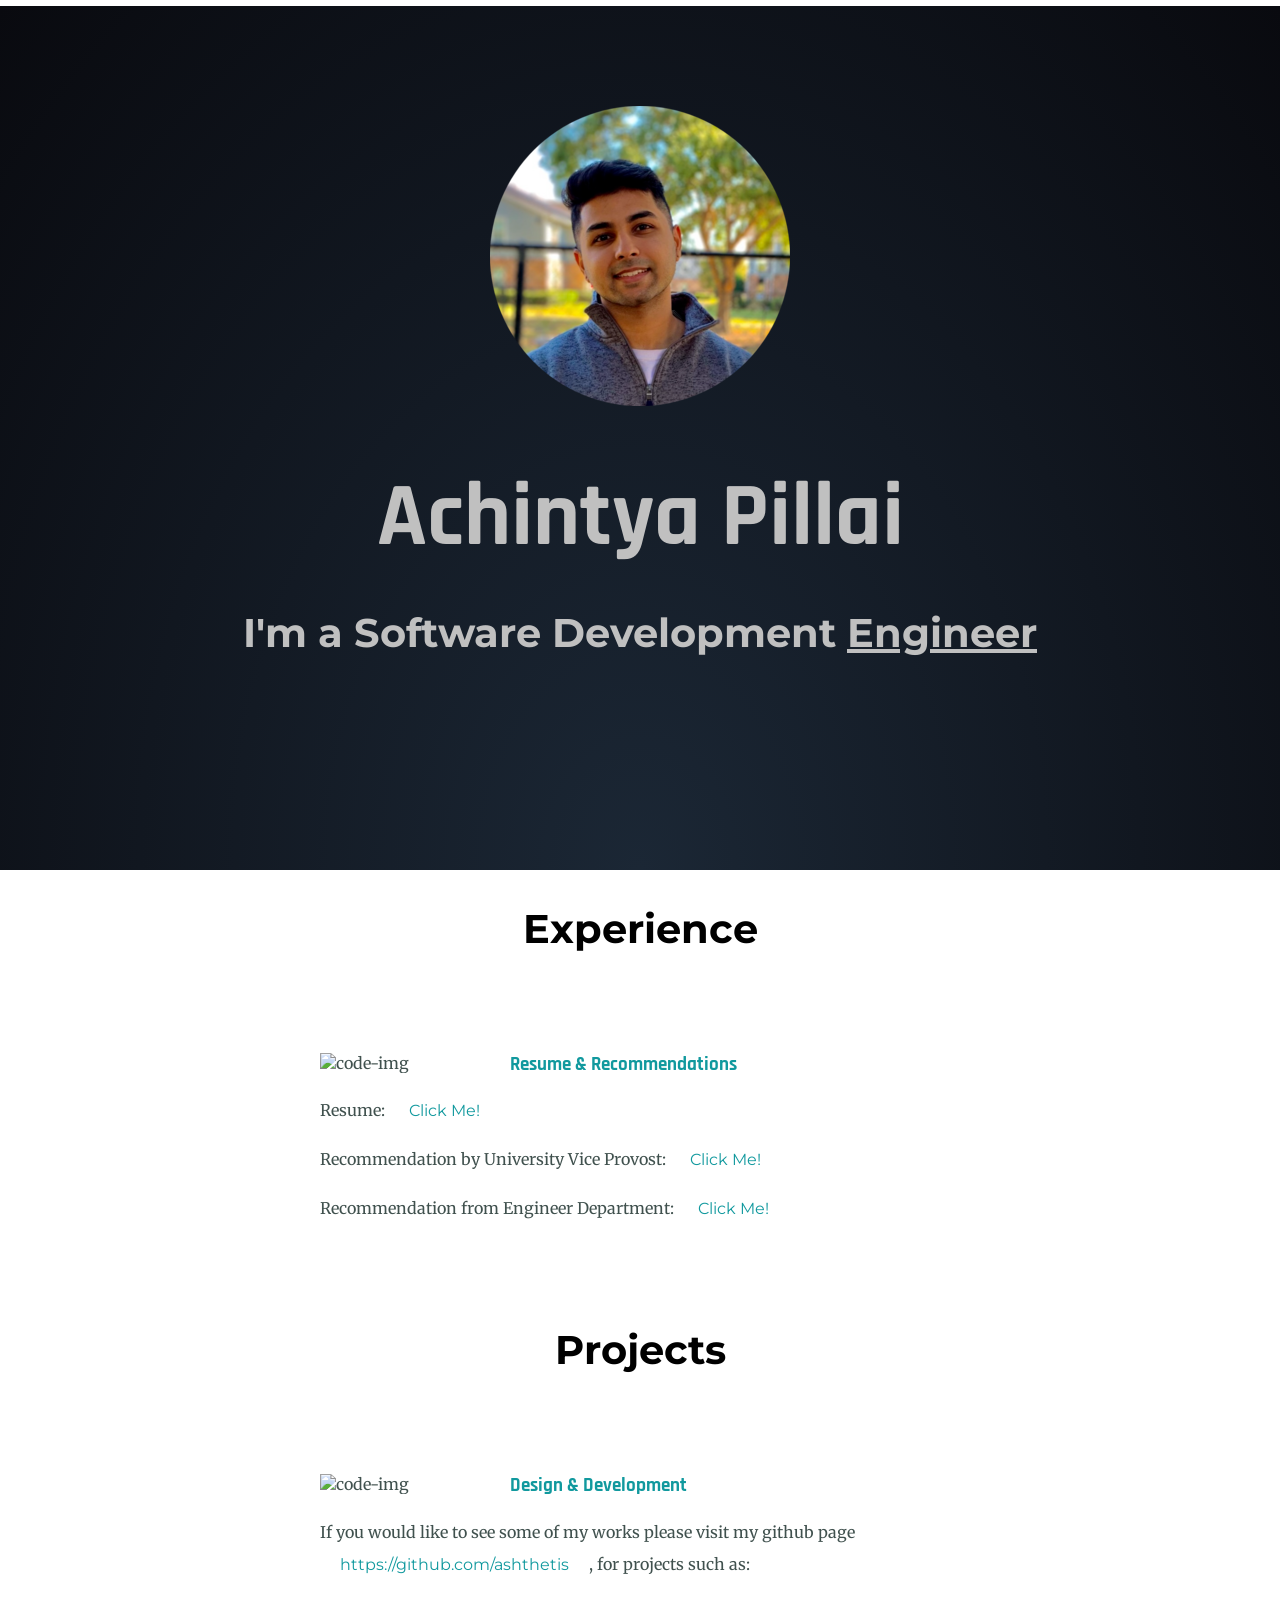
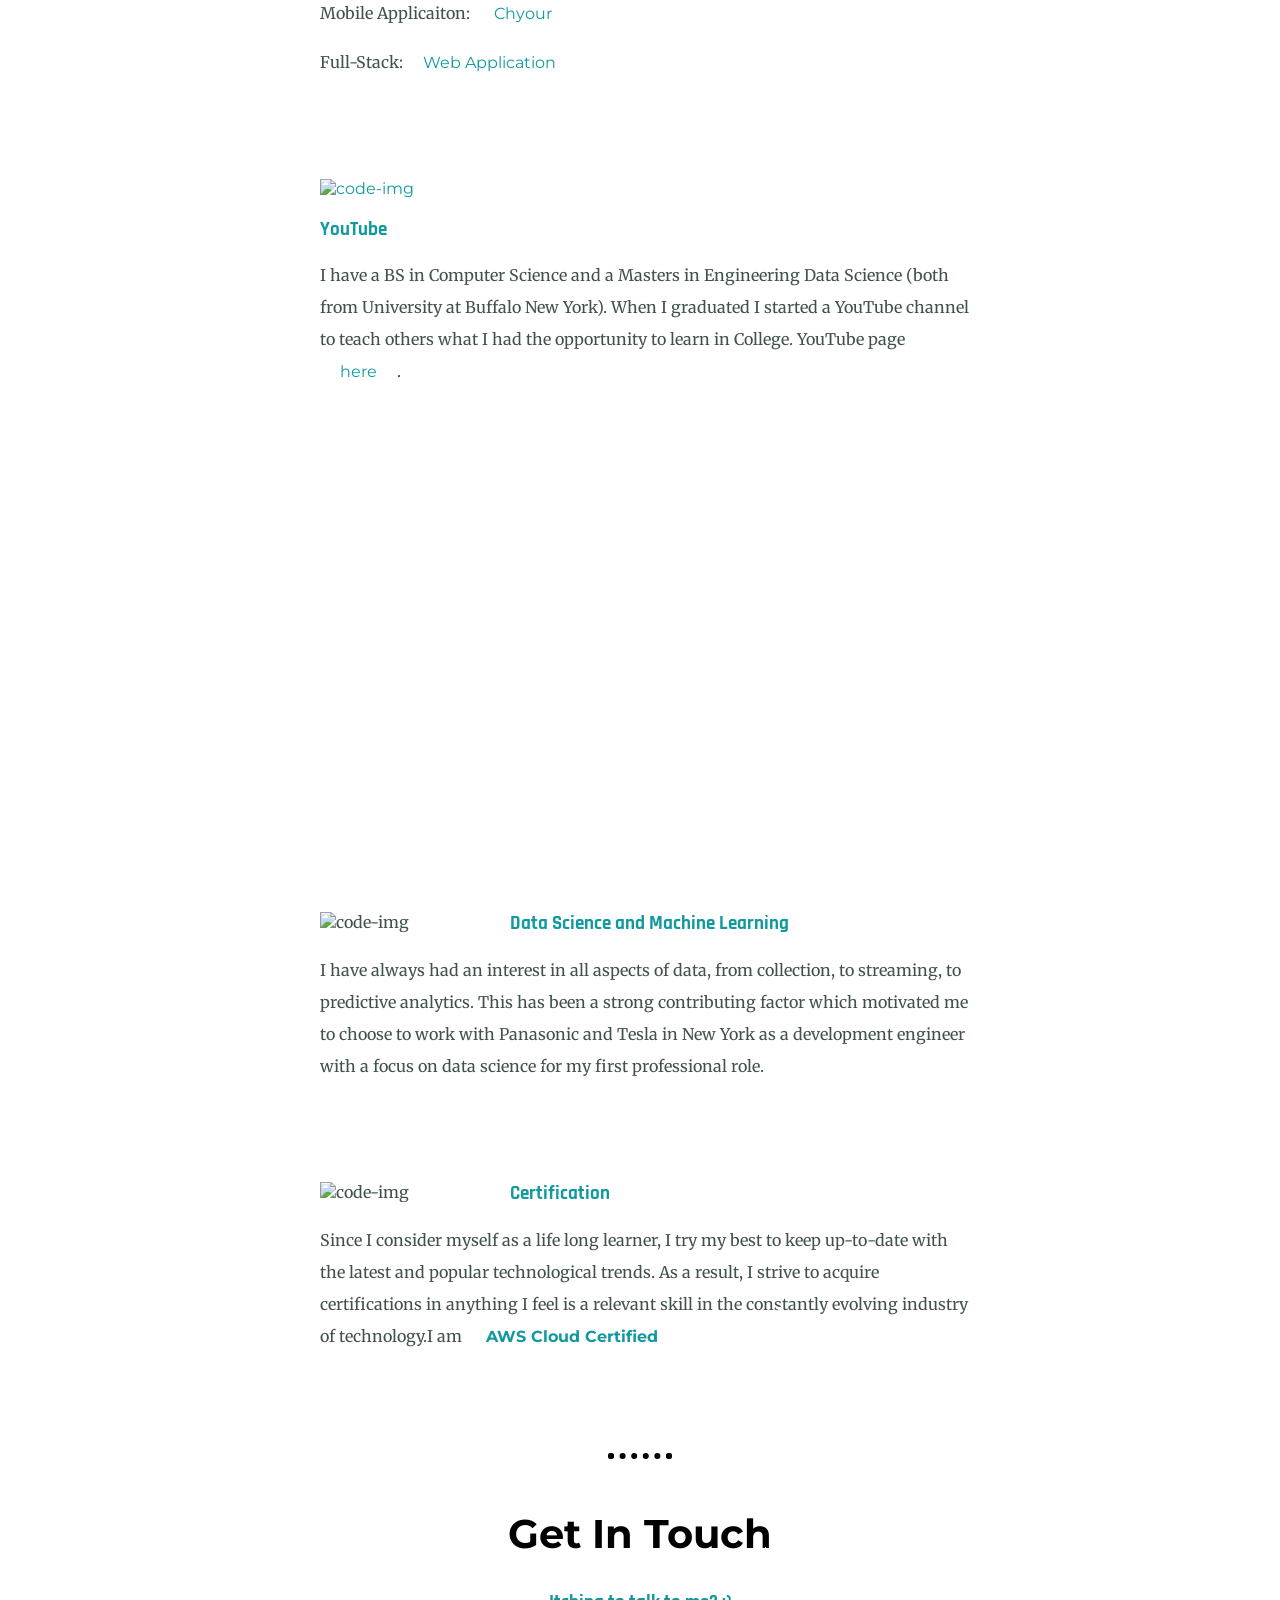
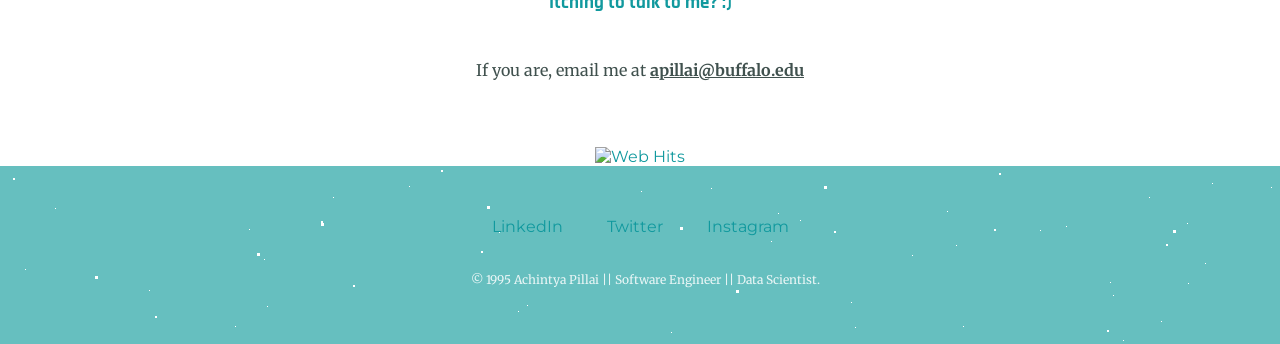
==== commit b620ff8e: "Update index.html" ====
--- a/index.html
+++ b/index.html
@@ -51,7 +51,7 @@
         <h3>Resume & Recommendations</h3>
         <p > Resume: <a href="res.pdf">Click Me!</a></p>
         <p > Recommendation by University Vice Provost: <a href="Recommendation1.pdf">Click Me!</a></p>
-        <p > Recommendation from Engineer Department: <a href="Recommendation2.pdf">Click Me!</a></p>
+        <p  float: right> Recommendation from Engineer Department: <a href="Recommendation2.pdf">Click Me!</a></p>
 
 
 
@@ -64,7 +64,10 @@
        <img class="code-img"  src="https://www.flaticon.com/svg/static/icons/svg/3565/3565585.svg" alt="code-img">
 
         <h3>Design & Development</h3>
-        <p >I have always found it very satisfying to design, code & deploy a web site, application, API or microservice and be able to see the change almost instantly. This really allows me to express my version of creativity. If you would like to see some of my works please visit: <a href="https://github.com/ashthetis?tab=repositories">https://github.com/ashthetis</a> </p>
+        <p >If you would like to see some of my works please visit my github page <a href="https://github.com/ashthetis?tab=repositories">https://github.com/ashthetis</a>, for projects such as: 
+        <p > Mobile Applicaiton: <a href="https://github.com/ashthetis/Chyour">Chyour</a></p>
+        <p > Full-Stack:<a href="https://github.com/ashthetis/Chyour">Web Application</a></p>
+
 
       </div>
       <div class="skill-row">
@@ -72,7 +75,7 @@
        <a href="https://www.youtube.com/channel/UCoQ-9DhpsrI0SnHPyAV5VDw/videos?view_as=subscriber">  <img class="code-img" src="https://www.flaticon.com/svg/static/icons/svg/185/185983.svg" alt="code-img"></a>
 
         <h3>YouTube</h3>
-        <p>I have a BS in Computer Science and a Masters in Engineering Data Sceince (both from University at Buffalo New York). When I graduated I started a YouTube channel to teach others what I had the opportunity to learn in College. YouTube page <a href="https://www.youtube.com/channel/UCoQ-9DhpsrI0SnHPyAV5VDw/videos?view_as=subscriber"> here</a>.</p>
+        <p>I have a BS in Computer Science and a Masters in Engineering Data Science (both from University at Buffalo New York). When I graduated I started a YouTube channel to teach others what I had the opportunity to learn in College. YouTube page <a href="https://www.youtube.com/channel/UCoQ-9DhpsrI0SnHPyAV5VDw/videos?view_as=subscriber"> here</a>.</p>
 
       </div>
       <figure class="forth">
@@ -108,15 +111,16 @@
         <img class="code-img" src="https://www.flaticon.com/svg/static/icons/svg/2620/2620355.svg" alt="code-img">
 
         <h3>Data Science and Machine Learning</h3>
-        <p>With a Masters in Engineering Data Sceince, I have always had an interest with all aspects for Data, from collection, streaming to predictive analytics. Hence in my first professional role I choose to work with Panasonic and Tesla in New York as a Development Engineer with a focus on Data Science.</p>
+        <p>I have always had an interest in all aspects of data, from collection, to streaming, to predictive analytics. This has been a strong contributing factor which motivated me to choose to work with Panasonic and Tesla in New York as a development engineer with a focus on data science for my first professional role.</p>
 
       </div>
       <div class="skill-row">
 
         <img class="code-img" src="https://www.flaticon.com/svg/static/icons/svg/3464/3464021.svg" alt="code-img">
 
-        <h3>Certifications</h3>
-        <p>Since I consider myself as a life long learner, I try my best to keep up-to-date with the lastest and popular technological trends, software and frameworks. Therefore, I strive to get certified in anything I feel is a needed skills in todays tech industry. I am curretly certified as a <b> AWS Cloud Practitioner</b></p>
+        <h3>Certification</h3>
+        <p>Since I consider myself as a life long learner, I try my best to keep up-to-date with the latest and popular technological trends. As a result, I strive to acquire certifications in anything I feel is a relevant skill in the constantly evolving industry of technology.I am <b><a href="https://www.youracclaim.com/badges/b5325828-7953-4aec-8fe6-1acb6ce48d9b?source=linked_in_profile">AWS Cloud Certified</a></b></p>
+        
 
       </div>
 
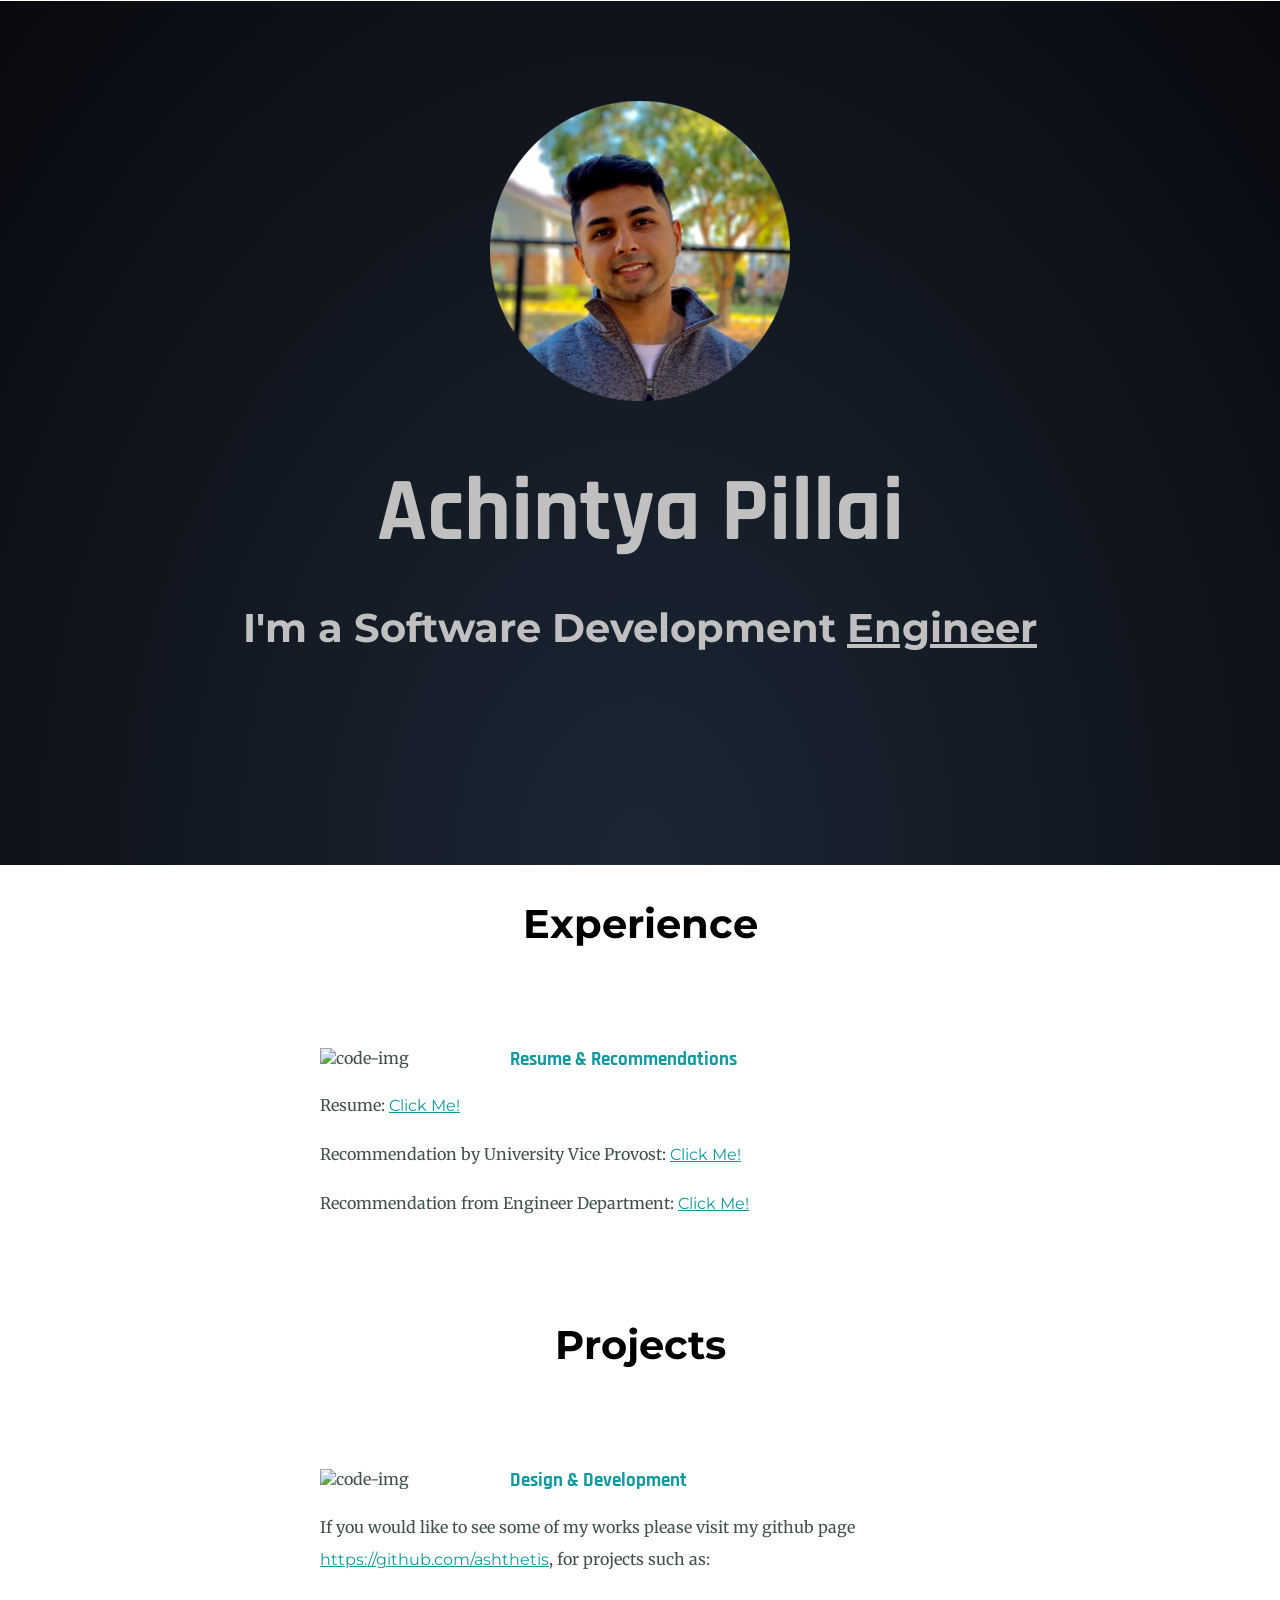
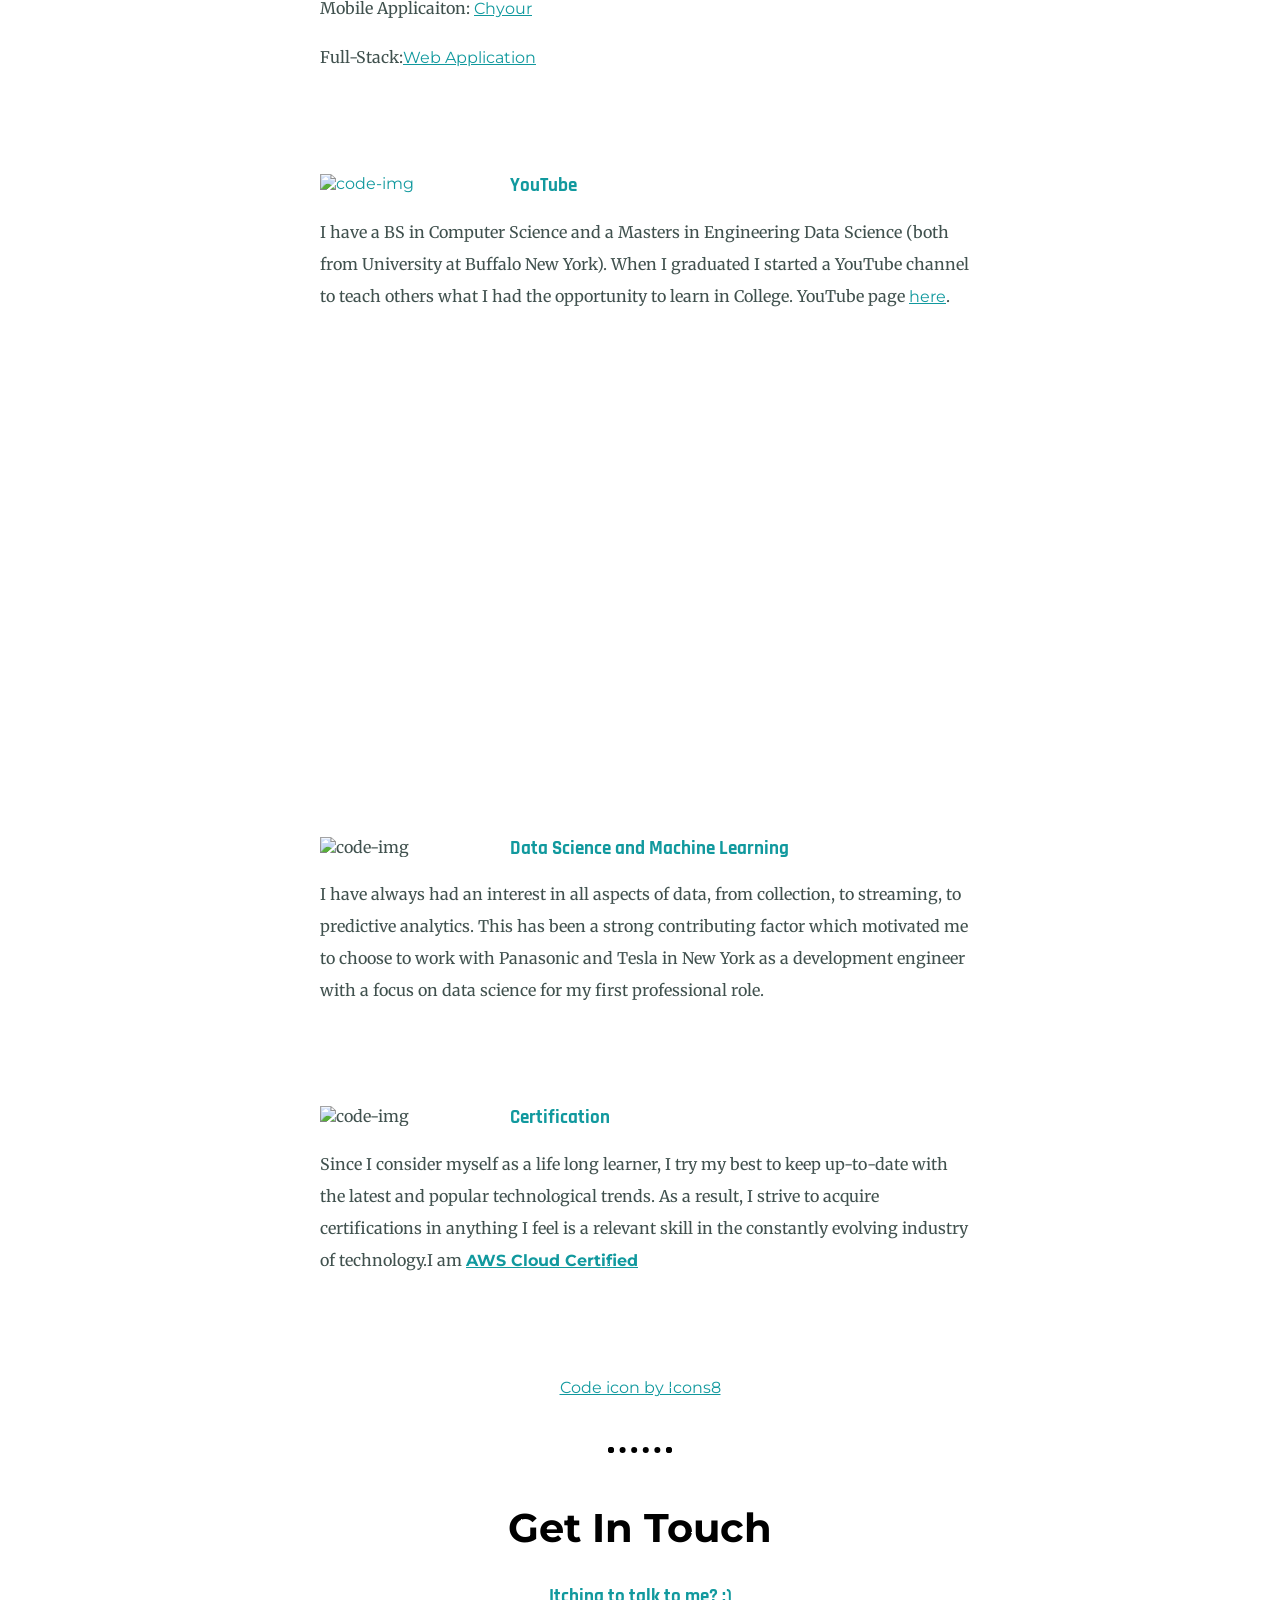
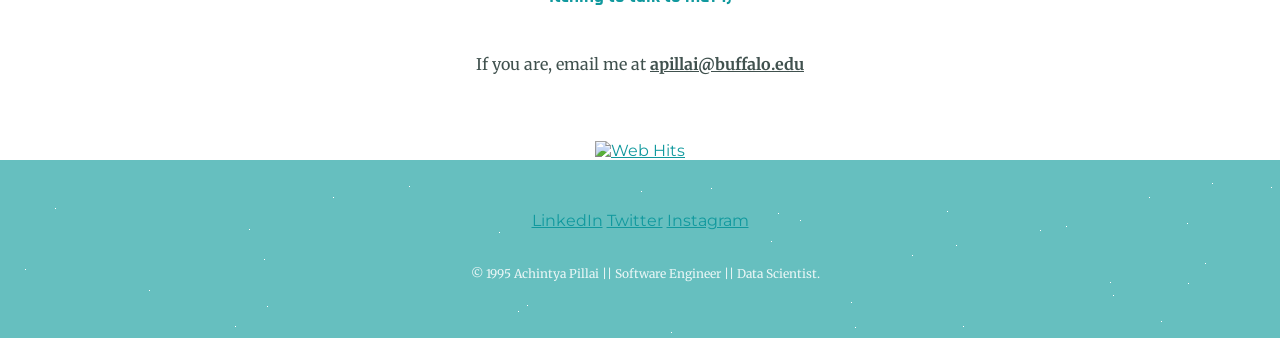
==== commit 765f1451: "Update index.html Checking changes for icons" ====
--- a/index.html
+++ b/index.html
@@ -46,7 +46,7 @@
             <h2 class="sub-heading">Experience</h2>
 <div class="skill-row">
 
-       <img class="code-img"  src="https://www.flaticon.com/svg/static/icons/svg/3135/3135715.svg" alt="code-img">
+       <img class="code-img"  src="https://img.icons8.com/external-kiranshastry-lineal-color-kiranshastry/64/000000/external-code-coding-kiranshastry-lineal-color-kiranshastry.png" alt="code-img">
 
         <h3>Resume & Recommendations</h3>
         <p > Resume: <a href="res.pdf">Click Me!</a></p>
@@ -126,7 +126,7 @@
 
      
 
-      
+      <a href="https://icons8.com/icon/FLSpb8QTtAdH/code">Code icon by Icons8</a>
     <hr>
     <div class="contact-me">
       <h2>Get In Touch</h2>
--- a/css/styles.css
+++ b/css/styles.css
@@ -44,8 +44,7 @@
 a{
   color: #11999E;
   font-family: 'Montserrat', sans-serif;
-  margin: 10px 20px;
-  text-decoration: none;
+  
 }
 
 a:hover {
@@ -153,11 +152,18 @@
 }
 .top-container{
   padding-top: 100px;
-  padding-bottom: 140px;
   padding-bottom: 180px;
   height: 100%;
+
+  /*margin:8px; position:absolute; 
+  top:0; 
+  left:0; 
+  right:0; 
+  bottom:0;*/
+/*  background-color: #1b2735;
+*/
   background: radial-gradient(ellipse at bottom, #1b2735 0%, #090a0f 100%);
-  overflow: hidden;
+ overflow: hidden;
 }
 
 #stars {
@@ -176,7 +182,7 @@
   background: transparent;
   box-shadow: 1226px 1621px #FFF , 1021px 1311px #FFF , 589px 396px #FFF , 106px 950px #FFF , 1628px 685px #FFF , 1982px 1853px #FFF , 683px 1196px #FFF , 885px 147px #FFF , 140px 572px #FFF , 1414px 202px #FFF , 1287px 375px #FFF , 812px 233px #FFF , 245px 366px #FFF , 619px 1786px #FFF , 158px 727px #FFF , 1051px 1759px #FFF , 1232px 1572px #FFF , 304px 515px #FFF , 1107px 1063px #FFF , 1409px 293px #FFF , 844px 1928px #FFF , 1297px 766px #FFF , 769px 53px #FFF , 1796px 1499px #FFF , 1096px 1588px #FFF , 6px 1066px #FFF , 954px 1823px #FFF , 449px 1318px #FFF , 742px 324px #FFF , 1360px 430px #FFF , 474px 517px #FFF , 1638px 553px #FFF , 65px 362px #FFF , 1668px 305px #FFF , 618px 1791px #FFF , 1248px 698px #FFF , 526px 1505px #FFF , 443px 1738px #FFF , 968px 744px #FFF , 1509px 1343px #FFF , 940px 891px #FFF , 1426px 313px #FFF , 86px 1904px #FFF , 1852px 914px #FFF , 1774px 1138px #FFF , 1406px 378px #FFF , 82px 384px #FFF , 1195px 1561px #FFF , 472px 1994px #FFF , 887px 708px #FFF , 1078px 680px #FFF , 1715px 140px #FFF , 333px 1224px #FFF , 1538px 412px #FFF , 1476px 644px #FFF , 976px 149px #FFF , 938px 1127px #FFF , 531px 1088px #FFF , 996px 403px #FFF , 279px 1233px #FFF , 1761px 1297px #FFF , 1126px 1184px #FFF , 1417px 375px #FFF , 1085px 1137px #FFF , 669px 987px #FFF , 1149px 1963px #FFF , 1097px 880px #FFF , 1591px 85px #FFF , 1858px 884px #FFF , 1187px 1483px #FFF , 1246px 415px #FFF , 126px 516px #FFF , 1824px 672px #FFF , 178px 250px #FFF , 1675px 146px #FFF , 1827px 816px #FFF , 803px 992px #FFF , 1703px 1664px #FFF , 1658px 970px #FFF , 1607px 1896px #FFF , 268px 499px #FFF , 465px 395px #FFF , 287px 468px #FFF , 980px 1675px #FFF , 1959px 1989px #FFF , 429px 1263px #FFF , 1419px 1703px #FFF , 302px 335px #FFF , 1470px 698px #FFF , 431px 1784px #FFF , 1397px 1168px #FFF , 585px 143px #FFF , 1163px 455px #FFF , 1007px 1355px #FFF , 764px 1147px #FFF , 1528px 1835px #FFF , 1298px 1629px #FFF , 438px 971px #FFF , 1940px 1307px #FFF , 1767px 1080px #FFF , 1700px 1582px #FFF , 911px 709px #FFF , 1733px 1916px #FFF , 1650px 1153px #FFF , 1491px 1908px #FFF , 1221px 1065px #FFF , 389px 749px #FFF , 576px 602px #FFF , 84px 1595px #FFF , 1887px 1748px #FFF , 1293px 1674px #FFF , 1372px 986px #FFF , 834px 1280px #FFF , 241px 777px #FFF , 1122px 1540px #FFF , 908px 1032px #FFF , 1715px 14px #FFF , 732px 1014px #FFF , 1888px 766px #FFF , 1433px 1174px #FFF , 1273px 1889px #FFF , 337px 301px #FFF , 1449px 1878px #FFF , 946px 1411px #FFF , 965px 181px #FFF , 1508px 537px #FFF , 977px 1648px #FFF , 696px 1932px #FFF , 601px 305px #FFF , 1734px 186px #FFF , 1962px 1776px #FFF , 965px 791px #FFF , 1563px 422px #FFF , 1427px 822px #FFF , 1540px 599px #FFF , 1246px 1681px #FFF , 1271px 1136px #FFF , 1411px 641px #FFF , 1108px 1981px #FFF , 961px 1884px #FFF , 788px 631px #FFF , 172px 783px #FFF , 1729px 455px #FFF , 1682px 1051px #FFF , 911px 1455px #FFF , 1652px 489px #FFF , 880px 94px #FFF , 59px 747px #FFF , 417px 223px #FFF , 332px 1397px #FFF , 699px 659px #FFF , 693px 728px #FFF , 1232px 208px #FFF , 1514px 774px #FFF , 1070px 633px #FFF , 1768px 165px #FFF , 1261px 1666px #FFF , 35px 1979px #FFF , 54px 1408px #FFF , 820px 745px #FFF , 1732px 147px #FFF , 1282px 1121px #FFF , 1640px 1px #FFF , 1932px 632px #FFF , 895px 31px #FFF , 1751px 266px #FFF , 746px 54px #FFF , 1197px 986px #FFF , 1032px 658px #FFF , 234px 1526px #FFF , 1267px 1176px #FFF , 1280px 357px #FFF , 1333px 381px #FFF , 1739px 1375px #FFF , 888px 1325px #FFF , 704px 550px #FFF , 20px 359px #FFF , 987px 1218px #FFF , 794px 1724px #FFF , 774px 590px #FFF , 1024px 227px #FFF , 1487px 400px #FFF , 1446px 627px #FFF , 984px 1342px #FFF , 966px 703px #FFF , 105px 1673px #FFF , 1225px 1267px #FFF , 119px 1202px #FFF , 1458px 273px #FFF , 1057px 1167px #FFF , 116px 735px #FFF , 665px 1021px #FFF , 476px 1830px #FFF , 145px 906px #FFF , 502px 596px #FFF , 1629px 645px #FFF , 728px 1972px #FFF , 342px 605px #FFF , 1331px 179px #FFF , 707px 1684px #FFF , 388px 1757px #FFF , 805px 73px #FFF , 659px 180px #FFF , 848px 915px #FFF , 182px 1550px #FFF , 1955px 155px #FFF , 973px 1546px #FFF , 1061px 1579px #FFF , 52px 687px #FFF , 1104px 1352px #FFF , 408px 1386px #FFF , 1888px 1692px #FFF , 956px 1018px #FFF , 1355px 1568px #FFF , 1505px 1550px #FFF , 1182px 705px #FFF , 959px 1050px #FFF , 498px 1432px #FFF , 301px 647px #FFF , 443px 334px #FFF , 1402px 461px #FFF , 147px 1270px #FFF , 391px 1572px #FFF , 1017px 341px #FFF , 68px 1770px #FFF , 235px 860px #FFF , 505px 816px #FFF , 1312px 986px #FFF , 1079px 1293px #FFF , 324px 611px #FFF , 1179px 1011px #FFF , 277px 434px #FFF , 1767px 252px #FFF , 1775px 1487px #FFF , 1705px 19px #FFF , 326px 721px #FFF , 378px 70px #FFF , 895px 1736px #FFF , 1570px 365px #FFF , 513px 615px #FFF , 1092px 147px #FFF , 1318px 1932px #FFF , 1592px 1734px #FFF , 699px 918px #FFF , 111px 388px #FFF , 1067px 890px #FFF , 1169px 332px #FFF , 358px 481px #FFF , 1630px 750px #FFF , 179px 1787px #FFF , 355px 489px #FFF , 852px 821px #FFF , 868px 364px #FFF , 386px 1700px #FFF , 799px 1420px #FFF , 1472px 644px #FFF , 1552px 905px #FFF , 48px 1998px #FFF , 1850px 51px #FFF , 416px 678px #FFF , 759px 1046px #FFF , 1451px 1951px #FFF , 101px 1610px #FFF , 1469px 912px #FFF , 1214px 1292px #FFF , 1368px 1018px #FFF , 484px 470px #FFF , 816px 322px #FFF , 1821px 1326px #FFF , 327px 1936px #FFF , 752px 550px #FFF , 1215px 1924px #FFF , 180px 122px #FFF , 784px 1924px #FFF , 1597px 336px #FFF , 248px 1429px #FFF , 4px 181px #FFF , 1801px 1613px #FFF , 1581px 1719px #FFF , 640px 1391px #FFF , 960px 302px #FFF , 1483px 1207px #FFF , 520px 1119px #FFF , 25px 1754px #FFF , 545px 317px #FFF , 1573px 751px #FFF , 1415px 2px #FFF , 101px 761px #FFF , 679px 291px #FFF , 1785px 676px #FFF , 1256px 136px #FFF , 855px 197px #FFF , 1399px 1973px #FFF , 1243px 429px #FFF , 1281px 571px #FFF , 839px 531px #FFF , 789px 1980px #FFF , 877px 783px #FFF , 1526px 1850px #FFF , 644px 1283px #FFF , 1982px 1953px #FFF , 1109px 1232px #FFF , 1532px 643px #FFF , 823px 1287px #FFF , 667px 34px #FFF , 24px 1469px #FFF , 1029px 1130px #FFF , 1645px 254px #FFF , 1054px 1000px #FFF , 1341px 254px #FFF , 184px 188px #FFF , 1160px 1521px #FFF , 348px 1083px #FFF , 1436px 1796px #FFF , 441px 361px #FFF , 1239px 575px #FFF , 1055px 140px #FFF , 1552px 502px #FFF , 607px 864px #FFF , 967px 1883px #FFF , 1407px 1955px #FFF , 405px 1148px #FFF , 604px 992px #FFF , 1116px 506px #FFF , 13px 832px #FFF , 295px 189px #FFF , 964px 1175px #FFF , 1988px 52px #FFF , 935px 209px #FFF , 17px 142px #FFF , 770px 333px #FFF , 682px 633px #FFF , 510px 466px #FFF , 366px 79px #FFF , 199px 954px #FFF , 882px 277px #FFF , 744px 655px #FFF , 37px 1659px #FFF , 1217px 1885px #FFF , 1107px 597px #FFF , 1060px 1335px #FFF , 773px 601px #FFF , 1939px 1632px #FFF , 1607px 1774px #FFF , 1531px 1550px #FFF , 1042px 60px #FFF , 850px 1502px #FFF , 1670px 492px #FFF , 1357px 1654px #FFF , 1279px 1521px #FFF , 633px 1956px #FFF , 1122px 1981px #FFF , 661px 657px #FFF , 521px 1132px #FFF , 1593px 813px #FFF , 1204px 1463px #FFF , 1112px 1495px #FFF , 1755px 367px #FFF , 1685px 1805px #FFF , 1982px 196px #FFF , 484px 51px #FFF , 1041px 330px #FFF , 1487px 563px #FFF , 311px 1872px #FFF , 330px 976px #FFF , 6px 1754px #FFF , 1447px 1182px #FFF , 1926px 148px #FFF , 1640px 490px #FFF , 1548px 1357px #FFF , 1052px 1340px #FFF , 1083px 56px #FFF , 1890px 339px #FFF , 277px 1609px #FFF , 892px 1792px #FFF , 1322px 86px #FFF , 1509px 1515px #FFF , 1650px 1722px #FFF , 334px 497px #FFF , 888px 143px #FFF , 1325px 259px #FFF , 1330px 1505px #FFF , 1374px 645px #FFF , 1184px 937px #FFF , 911px 1044px #FFF , 32px 1257px #FFF , 297px 1884px #FFF , 1031px 963px #FFF , 411px 916px #FFF , 243px 1305px #FFF , 898px 200px #FFF , 1550px 156px #FFF , 159px 716px #FFF , 240px 1130px #FFF , 1046px 1905px #FFF , 1405px 1277px #FFF , 275px 124px #FFF , 964px 795px #FFF , 1270px 1387px #FFF , 1391px 1880px #FFF , 484px 1027px #FFF , 1681px 1706px #FFF , 1665px 697px #FFF , 1073px 1078px #FFF , 1808px 1313px #FFF , 1669px 1266px #FFF , 1965px 747px #FFF , 1734px 972px #FFF , 1549px 1434px #FFF , 945px 146px #FFF , 1211px 1383px #FFF , 1921px 1637px #FFF , 271px 1725px #FFF , 739px 1725px #FFF , 1634px 1827px #FFF , 961px 1131px #FFF , 513px 839px #FFF , 1553px 1725px #FFF , 82px 1667px #FFF , 3px 1797px #FFF , 517px 1511px #FFF , 1644px 929px #FFF , 120px 1638px #FFF , 579px 1168px #FFF , 147px 680px #FFF , 61px 1146px #FFF , 884px 598px #FFF , 630px 1324px #FFF , 1709px 1340px #FFF , 1332px 1142px #FFF , 1990px 1397px #FFF , 854px 1527px #FFF , 1293px 634px #FFF , 1063px 506px #FFF , 1361px 668px #FFF , 926px 347px #FFF , 145px 1031px #FFF , 1289px 1519px #FFF , 1977px 1560px #FFF , 70px 1353px #FFF , 653px 1634px #FFF , 1182px 340px #FFF , 1264px 1127px #FFF , 1246px 40px #FFF , 428px 691px #FFF , 1531px 1817px #FFF , 431px 1906px #FFF , 1406px 1665px #FFF , 597px 1588px #FFF , 1273px 355px #FFF , 995px 1018px #FFF , 1319px 528px #FFF , 1454px 715px #FFF , 1587px 1052px #FFF , 921px 193px #FFF , 1012px 479px #FFF , 689px 1019px #FFF , 1307px 420px #FFF , 1153px 108px #FFF , 1343px 775px #FFF , 1236px 1061px #FFF , 1117px 1099px #FFF , 308px 533px #FFF , 1262px 509px #FFF , 830px 24px #FFF , 426px 695px #FFF , 1148px 1397px #FFF , 1016px 1719px #FFF , 1142px 1280px #FFF , 1841px 310px #FFF , 1890px 1708px #FFF , 1399px 589px #FFF , 913px 1291px #FFF , 955px 1445px #FFF , 431px 491px #FFF , 580px 1002px #FFF , 796px 186px #FFF , 445px 1634px #FFF , 1543px 1377px #FFF , 1853px 57px #FFF , 34px 620px #FFF , 1056px 923px #FFF , 1027px 134px #FFF , 1248px 1252px #FFF , 756px 1855px #FFF , 143px 654px #FFF , 253px 347px #FFF , 181px 943px #FFF , 1044px 1774px #FFF , 367px 1925px #FFF , 1125px 854px #FFF , 1276px 141px #FFF , 422px 413px #FFF , 1261px 973px #FFF , 1030px 1349px #FFF , 1349px 1850px #FFF , 552px 1286px #FFF , 606px 888px #FFF , 464px 1922px #FFF , 1799px 260px #FFF , 1984px 788px #FFF , 1210px 450px #FFF , 1288px 1530px #FFF , 911px 1896px #FFF , 689px 4px #FFF , 806px 162px #FFF , 1201px 604px #FFF , 908px 531px #FFF , 137px 1123px #FFF , 1165px 496px #FFF , 1567px 1797px #FFF , 614px 504px #FFF , 1551px 1165px #FFF , 1309px 1032px #FFF , 1321px 26px #FFF , 1372px 326px #FFF , 1762px 1159px #FFF , 728px 5px #FFF , 1364px 459px #FFF , 1333px 918px #FFF , 1082px 1732px #FFF , 286px 319px #FFF , 1636px 1220px #FFF , 350px 966px #FFF , 124px 219px #FFF , 184px 1654px #FFF , 1195px 160px #FFF , 1690px 737px #FFF , 1386px 472px #FFF , 1522px 1911px #FFF , 1082px 1129px #FFF , 491px 67px #FFF , 826px 393px #FFF , 643px 632px #FFF , 1934px 1461px #FFF , 1325px 316px #FFF , 934px 1722px #FFF , 1044px 879px #FFF , 1109px 1482px #FFF , 1040px 642px #FFF , 801px 509px #FFF , 1352px 1583px #FFF , 160px 339px #FFF , 1111px 1731px #FFF , 1650px 1190px #FFF , 1804px 1019px #FFF , 745px 604px #FFF , 1391px 1108px #FFF , 344px 708px #FFF , 395px 111px #FFF , 913px 1180px #FFF , 537px 1036px #FFF , 1048px 1611px #FFF , 1926px 155px #FFF , 392px 193px #FFF , 1980px 1465px #FFF , 1853px 1349px #FFF , 204px 1317px #FFF , 1342px 1956px #FFF , 785px 1564px #FFF , 1478px 612px #FFF , 1459px 491px #FFF , 1767px 265px #FFF , 1032px 495px #FFF , 946px 1196px #FFF , 607px 285px #FFF , 887px 1940px #FFF , 1618px 962px #FFF , 85px 801px #FFF , 1828px 525px #FFF , 523px 1927px #FFF , 280px 1676px #FFF , 551px 1133px #FFF , 1888px 936px #FFF , 875px 863px #FFF , 395px 1954px #FFF , 155px 590px #FFF , 1924px 262px #FFF , 1039px 1430px #FFF , 1356px 1816px #FFF , 978px 671px #FFF , 1968px 1044px #FFF , 1693px 15px #FFF , 266px 1506px #FFF , 1061px 224px #FFF , 690px 1132px #FFF , 1149px 313px #FFF , 744px 898px #FFF , 848px 1851px #FFF , 296px 761px #FFF , 55px 624px #FFF , 573px 131px #FFF , 483px 1869px #FFF , 157px 1304px #FFF , 496px 489px #FFF , 729px 1730px #FFF , 163px 1023px #FFF , 1065px 1426px #FFF , 1058px 865px #FFF , 1204px 1762px #FFF , 73px 527px #FFF , 668px 1237px #FFF , 1px 259px #FFF , 1027px 107px #FFF , 1347px 842px #FFF , 720px 819px #FFF , 97px 1047px #FFF , 474px 1262px #FFF , 1406px 1163px #FFF , 1620px 1312px #FFF , 292px 423px #FFF , 1579px 1735px #FFF , 687px 305px #FFF , 1810px 1822px #FFF , 1499px 241px #FFF , 1578px 1308px #FFF , 770px 1441px #FFF , 398px 646px #FFF , 1186px 1423px #FFF , 6px 201px #FFF , 1684px 1057px #FFF , 1252px 1352px #FFF , 1649px 317px #FFF , 746px 1777px #FFF , 537px 97px #FFF , 347px 1613px #FFF , 1709px 1896px #FFF , 134px 957px #FFF , 755px 340px #FFF , 107px 1057px #FFF , 263px 1459px #FFF , 1559px 1124px #FFF , 1082px 19px #FFF , 557px 795px #FFF , 596px 455px #FFF , 1877px 1535px #FFF , 457px 320px #FFF , 532px 270px #FFF , 773px 1991px #FFF , 644px 1840px #FFF , 777px 1413px #FFF , 726px 203px #FFF , 20px 740px #FFF , 655px 909px #FFF , 396px 1998px #FFF , 235px 954px #FFF , 1737px 264px #FFF , 670px 1532px #FFF , 498px 159px #FFF , 540px 1997px #FFF , 1792px 1327px #FFF , 880px 1023px #FFF , 1917px 1938px #FFF , 1859px 148px #FFF , 1147px 1781px #FFF , 428px 1876px #FFF , 1952px 605px #FFF , 655px 80px #FFF , 1500px 1545px #FFF , 1656px 644px #FFF , 615px 247px #FFF , 795px 1881px #FFF , 1750px 586px #FFF , 148px 1490px #FFF , 1434px 74px #FFF , 417px 1969px #FFF , 962px 1526px #FFF , 835px 962px #FFF , 330px 1767px #FFF , 1557px 435px #FFF , 240px 341px #FFF , 1857px 1589px #FFF , 765px 281px #FFF , 1452px 405px #FFF , 1480px 1724px #FFF , 950px 1094px #FFF , 710px 1388px #FFF , 1333px 1919px #FFF , 706px 1589px #FFF , 1476px 1465px #FFF , 744px 291px #FFF , 123px 870px #FFF , 1406px 428px #FFF , 727px 1609px #FFF , 1149px 1838px #FFF , 78px 169px #FFF , 1088px 284px #FFF , 670px 399px #FFF , 711px 1923px #FFF , 42px 1720px #FFF , 667px 570px #FFF , 1274px 693px #FFF , 1056px 644px #FFF , 1937px 793px #FFF , 1200px 602px #FFF , 1493px 755px #FFF , 545px 870px #FFF , 887px 270px #FFF , 1290px 164px #FFF , 265px 1185px #FFF;
 }
-
+/*
 #stars2 {
   width: 2px;
   height: 2px;
@@ -184,7 +190,7 @@
   box-shadow: 236px 1043px #FFF , 784px 298px #FFF , 594px 611px #FFF , 1790px 363px #FFF , 1099px 831px #FFF , 1619px 474px #FFF , 903px 652px #FFF , 1472px 978px #FFF , 1620px 1445px #FFF , 1533px 1396px #FFF , 303px 994px #FFF , 318px 1761px #FFF , 1755px 263px #FFF , 783px 482px #FFF , 1224px 216px #FFF , 1625px 1456px #FFF , 813px 1703px #FFF , 1918px 1212px #FFF , 1872px 799px #FFF , 280px 793px #FFF , 1932px 99px #FFF , 1925px 1863px #FFF , 1444px 809px #FFF , 879px 484px #FFF , 1283px 1275px #FFF , 154px 1516px #FFF , 1986px 404px #FFF , 526px 774px #FFF , 540px 664px #FFF , 953px 1818px #FFF , 1931px 1100px #FFF , 1105px 92px #FFF , 1290px 210px #FFF , 1739px 33px #FFF , 466px 1203px #FFF , 1821px 139px #FFF , 1524px 269px #FFF , 777px 1345px #FFF , 116px 29px #FFF , 692px 10px #FFF , 1165px 1444px #FFF , 230px 1666px #FFF , 1293px 811px #FFF , 1349px 414px #FFF , 1598px 785px #FFF , 1058px 1829px #FFF , 1995px 1740px #FFF , 947px 614px #FFF , 141px 1062px #FFF , 1167px 248px #FFF , 1366px 1098px #FFF , 811px 1344px #FFF , 1723px 872px #FFF , 1450px 1137px #FFF , 1225px 1762px #FFF , 1766px 144px #FFF , 1160px 1662px #FFF , 931px 589px #FFF , 937px 579px #FFF , 941px 592px #FFF , 864px 681px #FFF , 41px 995px #FFF , 761px 1239px #FFF , 1890px 1598px #FFF , 1262px 1800px #FFF , 1990px 990px #FFF , 1259px 880px #FFF , 1151px 1318px #FFF , 352px 1485px #FFF , 1345px 876px #FFF , 1446px 945px #FFF , 1259px 1789px #FFF , 1290px 374px #FFF , 1388px 717px #FFF , 32px 1673px #FFF , 1204px 862px #FFF , 1184px 1186px #FFF , 514px 574px #FFF , 1625px 279px #FFF , 1491px 1821px #FFF , 990px 398px #FFF , 1552px 1243px #FFF , 1427px 1528px #FFF , 222px 808px #FFF , 732px 190px #FFF , 12px 1378px #FFF , 964px 444px #FFF , 317px 267px #FFF , 1193px 161px #FFF , 401px 716px #FFF , 1399px 901px #FFF , 547px 318px #FFF , 1365px 1943px #FFF , 1083px 1137px #FFF , 689px 251px #FFF , 833px 1431px #FFF , 236px 177px #FFF , 103px 1987px #FFF , 320px 1421px #FFF , 1938px 1277px #FFF , 1738px 1755px #FFF , 777px 1942px #FFF , 480px 1451px #FFF , 905px 1958px #FFF , 993px 1429px #FFF , 1748px 1796px #FFF , 1596px 79px #FFF , 1355px 140px #FFF , 1914px 261px #FFF , 1027px 1239px #FFF , 242px 534px #FFF , 1557px 192px #FFF , 1884px 88px #FFF , 1602px 296px #FFF , 872px 307px #FFF , 998px 1373px #FFF , 38px 1192px #FFF , 763px 516px #FFF , 1463px 925px #FFF , 1554px 147px #FFF , 1322px 2000px #FFF , 1885px 555px #FFF , 1092px 1729px #FFF , 259px 735px #FFF , 1852px 295px #FFF , 49px 1307px #FFF , 1111px 1808px #FFF , 1939px 643px #FFF , 440px 1370px #FFF , 1386px 657px #FFF , 968px 611px #FFF , 1270px 1739px #FFF , 870px 392px #FFF , 1257px 765px #FFF , 1106px 1530px #FFF , 1232px 1910px #FFF , 1901px 1368px #FFF , 1027px 1105px #FFF , 1787px 368px #FFF , 735px 375px #FFF , 1475px 825px #FFF , 1836px 518px #FFF , 349px 1667px #FFF , 1260px 495px #FFF , 1799px 1574px #FFF , 1018px 682px #FFF , 648px 995px #FFF , 935px 577px #FFF , 156px 1690px #FFF , 602px 1920px #FFF , 1876px 384px #FFF , 1561px 1362px #FFF , 1446px 632px #FFF , 1923px 209px #FFF , 1076px 1611px #FFF , 738px 722px #FFF , 1484px 1655px #FFF , 137px 1339px #FFF , 1721px 541px #FFF , 1544px 1082px #FFF , 1083px 1601px #FFF , 1475px 1526px #FFF , 1653px 1500px #FFF , 451px 1136px #FFF , 288px 372px #FFF , 290px 810px #FFF , 1492px 814px #FFF , 1508px 1379px #FFF , 730px 1116px #FFF , 505px 929px #FFF , 1775px 1887px #FFF , 1942px 1091px #FFF , 927px 1676px #FFF , 406px 992px #FFF , 983px 626px #FFF , 1356px 741px #FFF , 1609px 936px #FFF , 313px 1244px #FFF , 616px 984px #FFF , 713px 1281px #FFF , 1050px 844px #FFF , 1010px 104px #FFF , 1858px 547px #FFF , 429px 1678px #FFF , 916px 763px #FFF , 418px 378px #FFF , 7px 631px #FFF , 1702px 1288px #FFF , 799px 987px #FFF , 1661px 1081px #FFF , 1655px 1846px #FFF , 361px 1676px #FFF , 1979px 1521px #FFF , 415px 418px #FFF , 1641px 1999px #FFF , 955px 882px #FFF , 1290px 324px #FFF , 930px 1826px #FFF , 989px 807px #FFF , 461px 917px #FFF;
   animation: animStar 100s linear infinite;
 }
-#stars2:after {
+/*#stars2:after {
   content: " ";
   position: absolute;
   top: 2000px;
@@ -197,8 +203,8 @@
 #stars3 {
   width: 3px;
   height: 3px;
-  background: transparent;
-  box-shadow: 1948px 1304px #FFF , 255px 1453px #FFF , 146px 1809px #FFF , 1216px 205px #FFF , 1418px 1507px #FFF , 206px 1111px #FFF , 734px 1490px #FFF , 1985px 1787px #FFF , 188px 1154px #FFF , 1447px 113px #FFF , 1484px 1176px #FFF , 1495px 1763px #FFF , 1597px 453px #FFF , 1840px 1052px #FFF , 655px 1587px #FFF , 1171px 1430px #FFF , 1106px 410px #FFF , 97px 1054px #FFF , 714px 1158px #FFF , 1877px 1980px #FFF , 181px 105px #FFF , 1387px 1624px #FFF , 485px 1406px #FFF , 1770px 1868px #FFF , 1403px 770px #FFF , 204px 1690px #FFF , 300px 406px #FFF , 103px 364px #FFF , 1376px 774px #FFF , 1885px 753px #FFF , 162px 822px #FFF , 1944px 1848px #FFF , 500px 269px #FFF , 317px 1205px #FFF , 49px 905px #FFF , 1897px 1698px #FFF , 1937px 84px #FFF , 1831px 1273px #FFF , 1244px 1355px #FFF , 731px 737px #FFF , 1536px 802px #FFF , 628px 394px #FFF , 1582px 1266px #FFF , 1583px 668px #FFF , 1548px 1611px #FFF , 303px 945px #FFF , 1749px 980px #FFF , 909px 732px #FFF , 645px 808px #FFF , 56px 1087px #FFF , 1320px 1359px #FFF , 1053px 473px #FFF , 1783px 834px #FFF , 137px 1176px #FFF , 786px 1701px #FFF , 656px 906px #FFF , 620px 793px #FFF , 1471px 423px #FFF , 1046px 108px #FFF , 1849px 1270px #FFF , 1152px 1323px #FFF , 323px 623px #FFF , 304px 1154px #FFF , 678px 1427px #FFF , 734px 955px #FFF , 1717px 674px #FFF , 1974px 1431px #FFF , 859px 1871px #FFF , 822px 1386px #FFF , 1961px 1081px #FFF , 750px 1690px #FFF , 1387px 547px #FFF , 776px 907px #FFF , 435px 1934px #FFF , 542px 321px #FFF , 320px 754px #FFF , 622px 1759px #FFF , 1758px 597px #FFF , 742px 469px #FFF , 638px 1795px #FFF , 1578px 1755px #FFF , 1881px 1923px #FFF , 148px 1001px #FFF , 1333px 1015px #FFF , 663px 453px #FFF , 166px 730px #FFF , 319px 1423px #FFF , 1571px 1401px #FFF , 1538px 1363px #FFF , 851px 15px #FFF , 1884px 590px #FFF , 1016px 778px #FFF , 1993px 1060px #FFF , 40px 444px #FFF , 667px 639px #FFF , 1299px 1074px #FFF , 547px 923px #FFF , 93px 1476px #FFF , 1411px 1712px #FFF , 535px 1825px #FFF;
+/*  background: transparent;
+*/  box-shadow: 1948px 1304px #FFF , 255px 1453px #FFF , 146px 1809px #FFF , 1216px 205px #FFF , 1418px 1507px #FFF , 206px 1111px #FFF , 734px 1490px #FFF , 1985px 1787px #FFF , 188px 1154px #FFF , 1447px 113px #FFF , 1484px 1176px #FFF , 1495px 1763px #FFF , 1597px 453px #FFF , 1840px 1052px #FFF , 655px 1587px #FFF , 1171px 1430px #FFF , 1106px 410px #FFF , 97px 1054px #FFF , 714px 1158px #FFF , 1877px 1980px #FFF , 181px 105px #FFF , 1387px 1624px #FFF , 485px 1406px #FFF , 1770px 1868px #FFF , 1403px 770px #FFF , 204px 1690px #FFF , 300px 406px #FFF , 103px 364px #FFF , 1376px 774px #FFF , 1885px 753px #FFF , 162px 822px #FFF , 1944px 1848px #FFF , 500px 269px #FFF , 317px 1205px #FFF , 49px 905px #FFF , 1897px 1698px #FFF , 1937px 84px #FFF , 1831px 1273px #FFF , 1244px 1355px #FFF , 731px 737px #FFF , 1536px 802px #FFF , 628px 394px #FFF , 1582px 1266px #FFF , 1583px 668px #FFF , 1548px 1611px #FFF , 303px 945px #FFF , 1749px 980px #FFF , 909px 732px #FFF , 645px 808px #FFF , 56px 1087px #FFF , 1320px 1359px #FFF , 1053px 473px #FFF , 1783px 834px #FFF , 137px 1176px #FFF , 786px 1701px #FFF , 656px 906px #FFF , 620px 793px #FFF , 1471px 423px #FFF , 1046px 108px #FFF , 1849px 1270px #FFF , 1152px 1323px #FFF , 323px 623px #FFF , 304px 1154px #FFF , 678px 1427px #FFF , 734px 955px #FFF , 1717px 674px #FFF , 1974px 1431px #FFF , 859px 1871px #FFF , 822px 1386px #FFF , 1961px 1081px #FFF , 750px 1690px #FFF , 1387px 547px #FFF , 776px 907px #FFF , 435px 1934px #FFF , 542px 321px #FFF , 320px 754px #FFF , 622px 1759px #FFF , 1758px 597px #FFF , 742px 469px #FFF , 638px 1795px #FFF , 1578px 1755px #FFF , 1881px 1923px #FFF , 148px 1001px #FFF , 1333px 1015px #FFF , 663px 453px #FFF , 166px 730px #FFF , 319px 1423px #FFF , 1571px 1401px #FFF , 1538px 1363px #FFF , 851px 15px #FFF , 1884px 590px #FFF , 1016px 778px #FFF , 1993px 1060px #FFF , 40px 444px #FFF , 667px 639px #FFF , 1299px 1074px #FFF , 547px 923px #FFF , 93px 1476px #FFF , 1411px 1712px #FFF , 535px 1825px #FFF;
   animation: animStar 150s linear infinite;
 }
 #stars3:after {
@@ -207,8 +213,8 @@
   top: 2000px;
   width: 3px;
   height: 3px;
-  background: transparent;
-  box-shadow: 1948px 1304px #FFF , 255px 1453px #FFF , 146px 1809px #FFF , 1216px 205px #FFF , 1418px 1507px #FFF , 206px 1111px #FFF , 734px 1490px #FFF , 1985px 1787px #FFF , 188px 1154px #FFF , 1447px 113px #FFF , 1484px 1176px #FFF , 1495px 1763px #FFF , 1597px 453px #FFF , 1840px 1052px #FFF , 655px 1587px #FFF , 1171px 1430px #FFF , 1106px 410px #FFF , 97px 1054px #FFF , 714px 1158px #FFF , 1877px 1980px #FFF , 181px 105px #FFF , 1387px 1624px #FFF , 485px 1406px #FFF , 1770px 1868px #FFF , 1403px 770px #FFF , 204px 1690px #FFF , 300px 406px #FFF , 103px 364px #FFF , 1376px 774px #FFF , 1885px 753px #FFF , 162px 822px #FFF , 1944px 1848px #FFF , 500px 269px #FFF , 317px 1205px #FFF , 49px 905px #FFF , 1897px 1698px #FFF , 1937px 84px #FFF , 1831px 1273px #FFF , 1244px 1355px #FFF , 731px 737px #FFF , 1536px 802px #FFF , 628px 394px #FFF , 1582px 1266px #FFF , 1583px 668px #FFF , 1548px 1611px #FFF , 303px 945px #FFF , 1749px 980px #FFF , 909px 732px #FFF , 645px 808px #FFF , 56px 1087px #FFF , 1320px 1359px #FFF , 1053px 473px #FFF , 1783px 834px #FFF , 137px 1176px #FFF , 786px 1701px #FFF , 656px 906px #FFF , 620px 793px #FFF , 1471px 423px #FFF , 1046px 108px #FFF , 1849px 1270px #FFF , 1152px 1323px #FFF , 323px 623px #FFF , 304px 1154px #FFF , 678px 1427px #FFF , 734px 955px #FFF , 1717px 674px #FFF , 1974px 1431px #FFF , 859px 1871px #FFF , 822px 1386px #FFF , 1961px 1081px #FFF , 750px 1690px #FFF , 1387px 547px #FFF , 776px 907px #FFF , 435px 1934px #FFF , 542px 321px #FFF , 320px 754px #FFF , 622px 1759px #FFF , 1758px 597px #FFF , 742px 469px #FFF , 638px 1795px #FFF , 1578px 1755px #FFF , 1881px 1923px #FFF , 148px 1001px #FFF , 1333px 1015px #FFF , 663px 453px #FFF , 166px 730px #FFF , 319px 1423px #FFF , 1571px 1401px #FFF , 1538px 1363px #FFF , 851px 15px #FFF , 1884px 590px #FFF , 1016px 778px #FFF , 1993px 1060px #FFF , 40px 444px #FFF , 667px 639px #FFF , 1299px 1074px #FFF , 547px 923px #FFF , 93px 1476px #FFF , 1411px 1712px #FFF , 535px 1825px #FFF;
+/*  background: transparent;
+*/  box-shadow: 1948px 1304px #FFF , 255px 1453px #FFF , 146px 1809px #FFF , 1216px 205px #FFF , 1418px 1507px #FFF , 206px 1111px #FFF , 734px 1490px #FFF , 1985px 1787px #FFF , 188px 1154px #FFF , 1447px 113px #FFF , 1484px 1176px #FFF , 1495px 1763px #FFF , 1597px 453px #FFF , 1840px 1052px #FFF , 655px 1587px #FFF , 1171px 1430px #FFF , 1106px 410px #FFF , 97px 1054px #FFF , 714px 1158px #FFF , 1877px 1980px #FFF , 181px 105px #FFF , 1387px 1624px #FFF , 485px 1406px #FFF , 1770px 1868px #FFF , 1403px 770px #FFF , 204px 1690px #FFF , 300px 406px #FFF , 103px 364px #FFF , 1376px 774px #FFF , 1885px 753px #FFF , 162px 822px #FFF , 1944px 1848px #FFF , 500px 269px #FFF , 317px 1205px #FFF , 49px 905px #FFF , 1897px 1698px #FFF , 1937px 84px #FFF , 1831px 1273px #FFF , 1244px 1355px #FFF , 731px 737px #FFF , 1536px 802px #FFF , 628px 394px #FFF , 1582px 1266px #FFF , 1583px 668px #FFF , 1548px 1611px #FFF , 303px 945px #FFF , 1749px 980px #FFF , 909px 732px #FFF , 645px 808px #FFF , 56px 1087px #FFF , 1320px 1359px #FFF , 1053px 473px #FFF , 1783px 834px #FFF , 137px 1176px #FFF , 786px 1701px #FFF , 656px 906px #FFF , 620px 793px #FFF , 1471px 423px #FFF , 1046px 108px #FFF , 1849px 1270px #FFF , 1152px 1323px #FFF , 323px 623px #FFF , 304px 1154px #FFF , 678px 1427px #FFF , 734px 955px #FFF , 1717px 674px #FFF , 1974px 1431px #FFF , 859px 1871px #FFF , 822px 1386px #FFF , 1961px 1081px #FFF , 750px 1690px #FFF , 1387px 547px #FFF , 776px 907px #FFF , 435px 1934px #FFF , 542px 321px #FFF , 320px 754px #FFF , 622px 1759px #FFF , 1758px 597px #FFF , 742px 469px #FFF , 638px 1795px #FFF , 1578px 1755px #FFF , 1881px 1923px #FFF , 148px 1001px #FFF , 1333px 1015px #FFF , 663px 453px #FFF , 166px 730px #FFF , 319px 1423px #FFF , 1571px 1401px #FFF , 1538px 1363px #FFF , 851px 15px #FFF , 1884px 590px #FFF , 1016px 778px #FFF , 1993px 1060px #FFF , 40px 444px #FFF , 667px 639px #FFF , 1299px 1074px #FFF , 547px 923px #FFF , 93px 1476px #FFF , 1411px 1712px #FFF , 535px 1825px #FFF;
 }
 
 #title {
@@ -233,7 +239,7 @@
 
 @keyframes animStar {
   from {
-    transform: translateY(0px);
+    transform: translateY(100px);
   }
   to {
     transform: translateY(-2000px);
@@ -256,3 +262,71 @@
   height: auto;
 }
 
+.navbar {
+  overflow: hidden;
+}
+
+.navbar a {
+  float: left;
+  font-size: 16px;
+  color: #C0C0C0;
+  text-align: center;
+  padding: 14px 16px;
+  text-decoration: none;
+}
+
+.dropdown {
+  float: left;
+  overflow: hidden;
+}
+
+.dropdown .dropbtn {
+  /*font-size: 16px;  
+  border: none;
+  outline: none;
+  color: #C0C0C0;
+  padding: 14px 16px;
+  background-color: inherit;
+  margin: 0;*/
+}
+
+.navbar a:hover, .dropdown:hover .dropbtn {
+  background-color: rgba(0,0,0,2);
+}
+
+
+
+
+
+
+.navbar {
+  /*overflow: hidden;
+  background-color: #333;*/
+  position: fixed;
+/*  top: 0;
+*//*  width: 100%;
+*/}
+
+.navbar a {
+ /* float: left;
+  display: block;*/
+/*  color: #f2f2f2;
+*/  
+/*text-align: center;
+*//*  padding: 14px 16px;
+*/  
+/*text-decoration: none;
+  font-size: 17px;*/
+}
+
+.navbar a:hover {
+/*  background: #ddd;
+*/  
+/*color: black;
+*/}
+
+.main {
+  /*padding: 16px;
+  margin-top: 30px;*/
+/*  height: 1500px;  Used in this example to enable scrolling 
+*/}
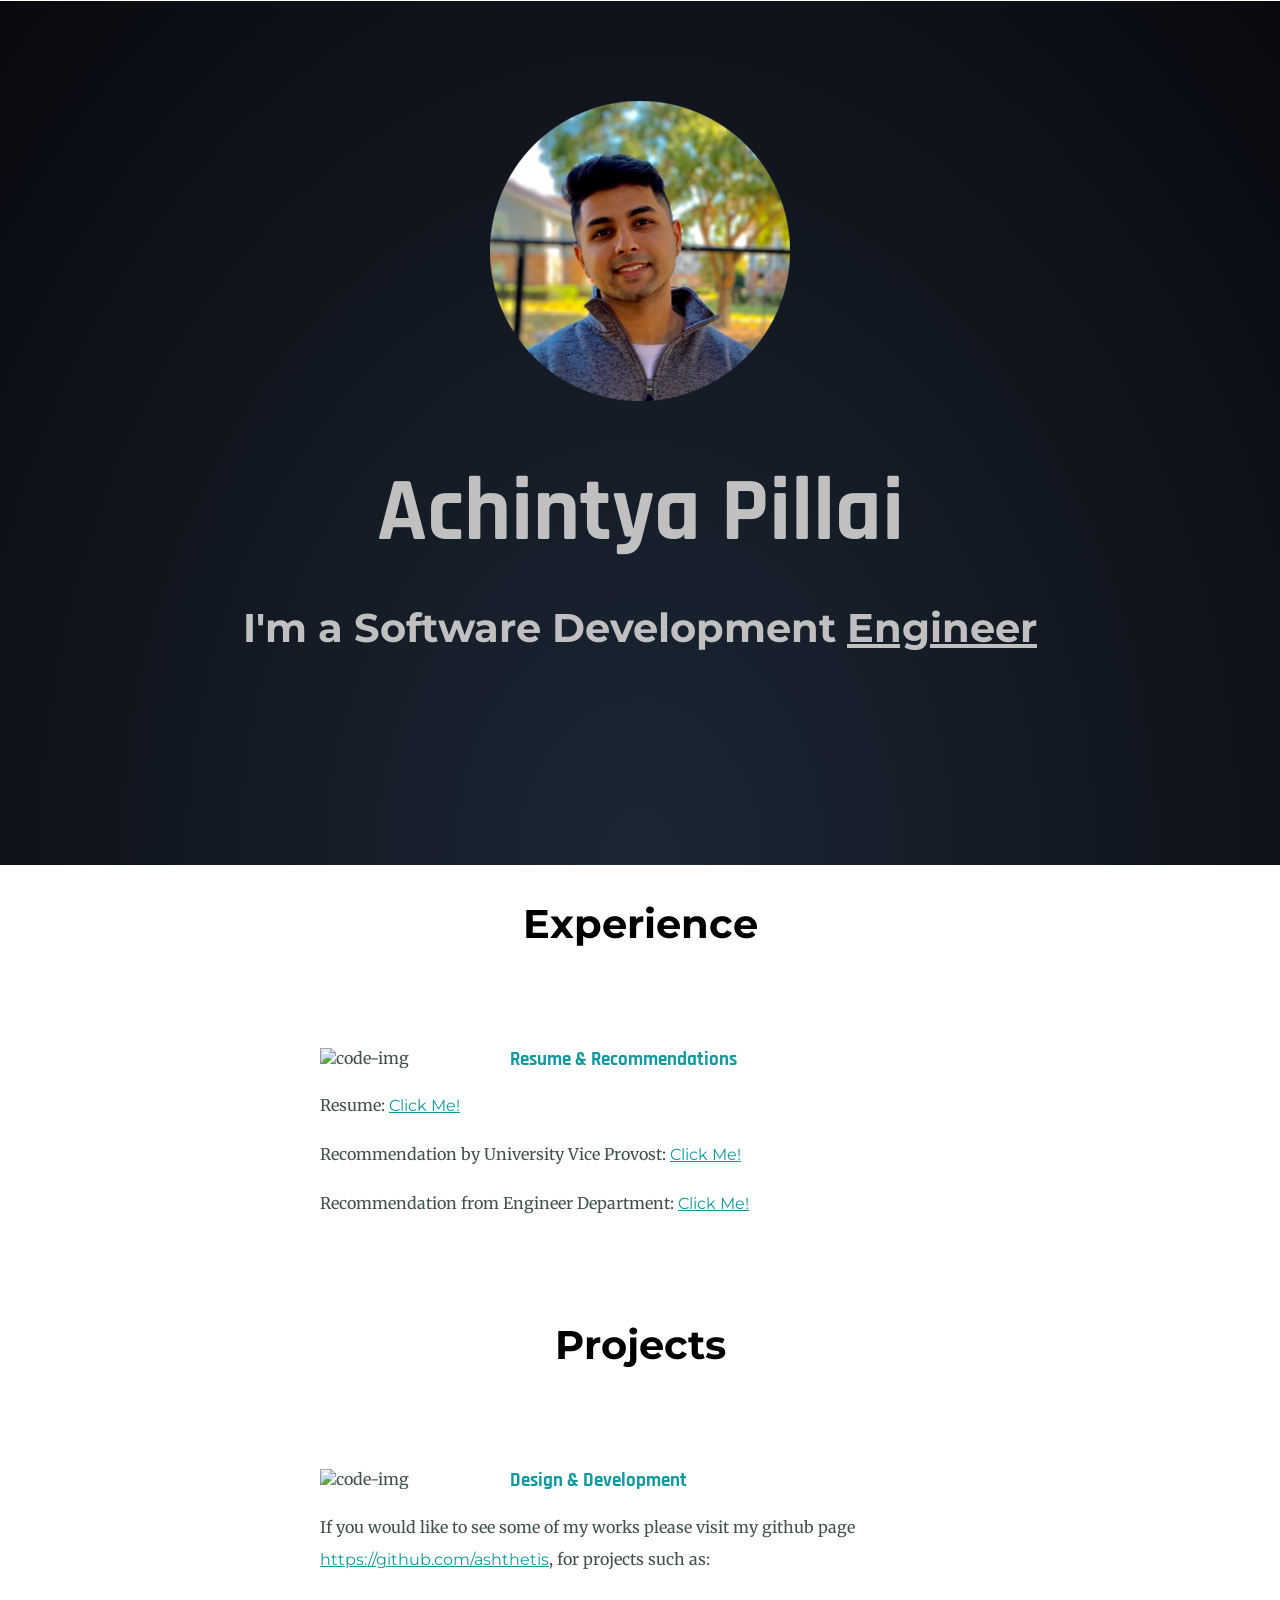
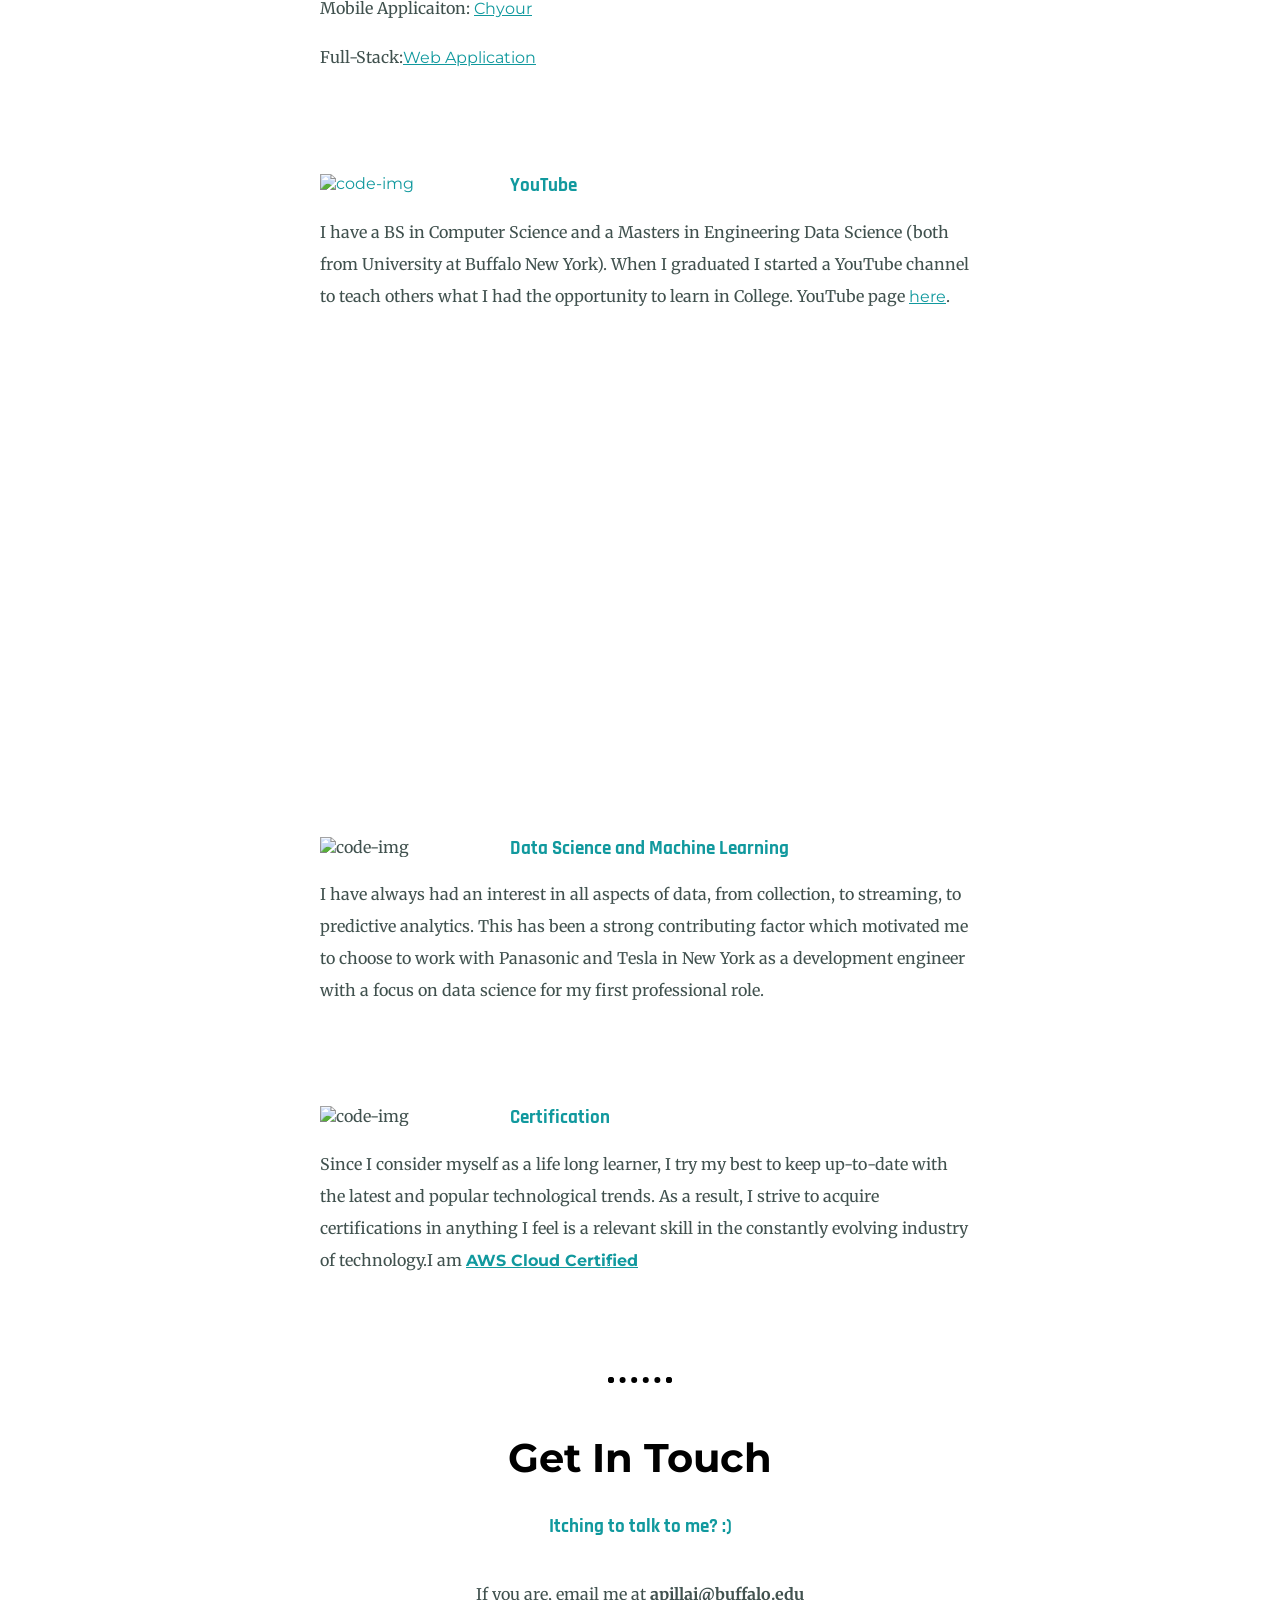
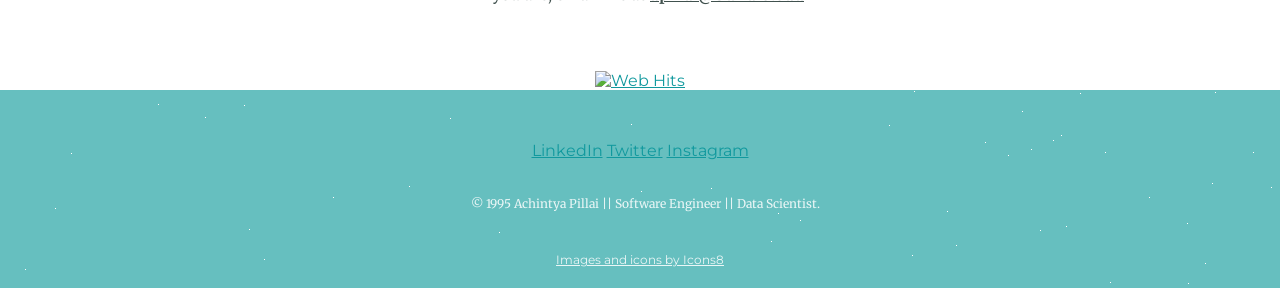
==== commit 91f2fc00: "Update index.html Added new icons since old icon site went down" ====
--- a/index.html
+++ b/index.html
@@ -46,7 +46,8 @@
             <h2 class="sub-heading">Experience</h2>
 <div class="skill-row">
 
-       <img class="code-img"  src="https://img.icons8.com/external-kiranshastry-lineal-color-kiranshastry/64/000000/external-code-coding-kiranshastry-lineal-color-kiranshastry.png" alt="code-img">
+       <img class="code-img"  src="https://img.icons8.com/external-itim2101-lineal-color-itim2101/50/000000/external-resume-human-resources-itim2101-lineal-color-itim2101.png" alt="code-img">
+
 
         <h3>Resume & Recommendations</h3>
         <p > Resume: <a href="res.pdf">Click Me!</a></p>
@@ -61,7 +62,8 @@
     <div class="skills">
       <div class="skill-row">
 
-       <img class="code-img"  src="https://www.flaticon.com/svg/static/icons/svg/3565/3565585.svg" alt="code-img">
+       <img class="code-img"  src="https://img.icons8.com/external-kiranshastry-gradient-kiranshastry/64/000000/external-code-coding-kiranshastry-gradient-kiranshastry.png" alt="code-img">
+
 
         <h3>Design & Development</h3>
         <p >If you would like to see some of my works please visit my github page <a href="https://github.com/ashthetis?tab=repositories">https://github.com/ashthetis</a>, for projects such as: 
@@ -72,7 +74,8 @@
       </div>
       <div class="skill-row">
 
-       <a href="https://www.youtube.com/channel/UCoQ-9DhpsrI0SnHPyAV5VDw/videos?view_as=subscriber">  <img class="code-img" src="https://www.flaticon.com/svg/static/icons/svg/185/185983.svg" alt="code-img"></a>
+       <a href="https://www.youtube.com/channel/UCoQ-9DhpsrI0SnHPyAV5VDw/videos?view_as=subscriber">  <img class="code-img" src="https://img.icons8.com/color/48/000000/youtube-play.png" alt="code-img"></a>
+
 
         <h3>YouTube</h3>
         <p>I have a BS in Computer Science and a Masters in Engineering Data Science (both from University at Buffalo New York). When I graduated I started a YouTube channel to teach others what I had the opportunity to learn in College. YouTube page <a href="https://www.youtube.com/channel/UCoQ-9DhpsrI0SnHPyAV5VDw/videos?view_as=subscriber"> here</a>.</p>
@@ -108,7 +111,8 @@
 </figure>
       <div class="skill-row">
 
-        <img class="code-img" src="https://www.flaticon.com/svg/static/icons/svg/2620/2620355.svg" alt="code-img">
+        <img class="code-img" src="https://img.icons8.com/external-wanicon-two-tone-wanicon/64/000000/external-machine-learning-smart-industry-wanicon-two-tone-wanicon.png" alt="code-img">
+
 
         <h3>Data Science and Machine Learning</h3>
         <p>I have always had an interest in all aspects of data, from collection, to streaming, to predictive analytics. This has been a strong contributing factor which motivated me to choose to work with Panasonic and Tesla in New York as a development engineer with a focus on data science for my first professional role.</p>
@@ -116,7 +120,8 @@
       </div>
       <div class="skill-row">
 
-        <img class="code-img" src="https://www.flaticon.com/svg/static/icons/svg/3464/3464021.svg" alt="code-img">
+        <img class="code-img" src="https://img.icons8.com/external-becris-lineal-becris/64/000000/external-certification-business-consultant-becris-lineal-becris.png" alt="code-img">
+        
 
         <h3>Certification</h3>
         <p>Since I consider myself as a life long learner, I try my best to keep up-to-date with the latest and popular technological trends. As a result, I strive to acquire certifications in anything I feel is a relevant skill in the constantly evolving industry of technology.I am <b><a href="https://www.youracclaim.com/badges/b5325828-7953-4aec-8fe6-1acb6ce48d9b?source=linked_in_profile">AWS Cloud Certified</a></b></p>
@@ -126,7 +131,6 @@
 
      
 
-      <a href="https://icons8.com/icon/FLSpb8QTtAdH/code">Code icon by Icons8</a>
     <hr>
     <div class="contact-me">
       <h2>Get In Touch</h2>
@@ -134,7 +138,6 @@
       <p class="contact-message"> If you are, email me at <b><u>apillai@buffalo.edu</u></b></p>
 <a href="https://www.hitwebcounter.com" target="_blank">
 <img src="https://hitwebcounter.com/counter/counter.php?page=7697951&style=0007&nbdigits=5&type=ip&initCount=0" title="Total Website Hits" Alt="Web Hits"   border="0" /></a>   
-
     </div>
   </div>
 
@@ -144,6 +147,8 @@
     <a class="footer-link" href="https://twitter.com/ash19953/">Twitter</a>
     <a class="footer-link" href="https://www.instagram.com/ashpillai3095/">Instagram</a>
     <p class="copyright">© 1995 Achintya Pillai || Software Engineer || Data Scientist.</p>
+    <a class="copyright" href="https://icons8.com/icon/JFVPkIT8_8bo/code">Images and icons by Icons8</a>
+
 
   </div>
 </body>
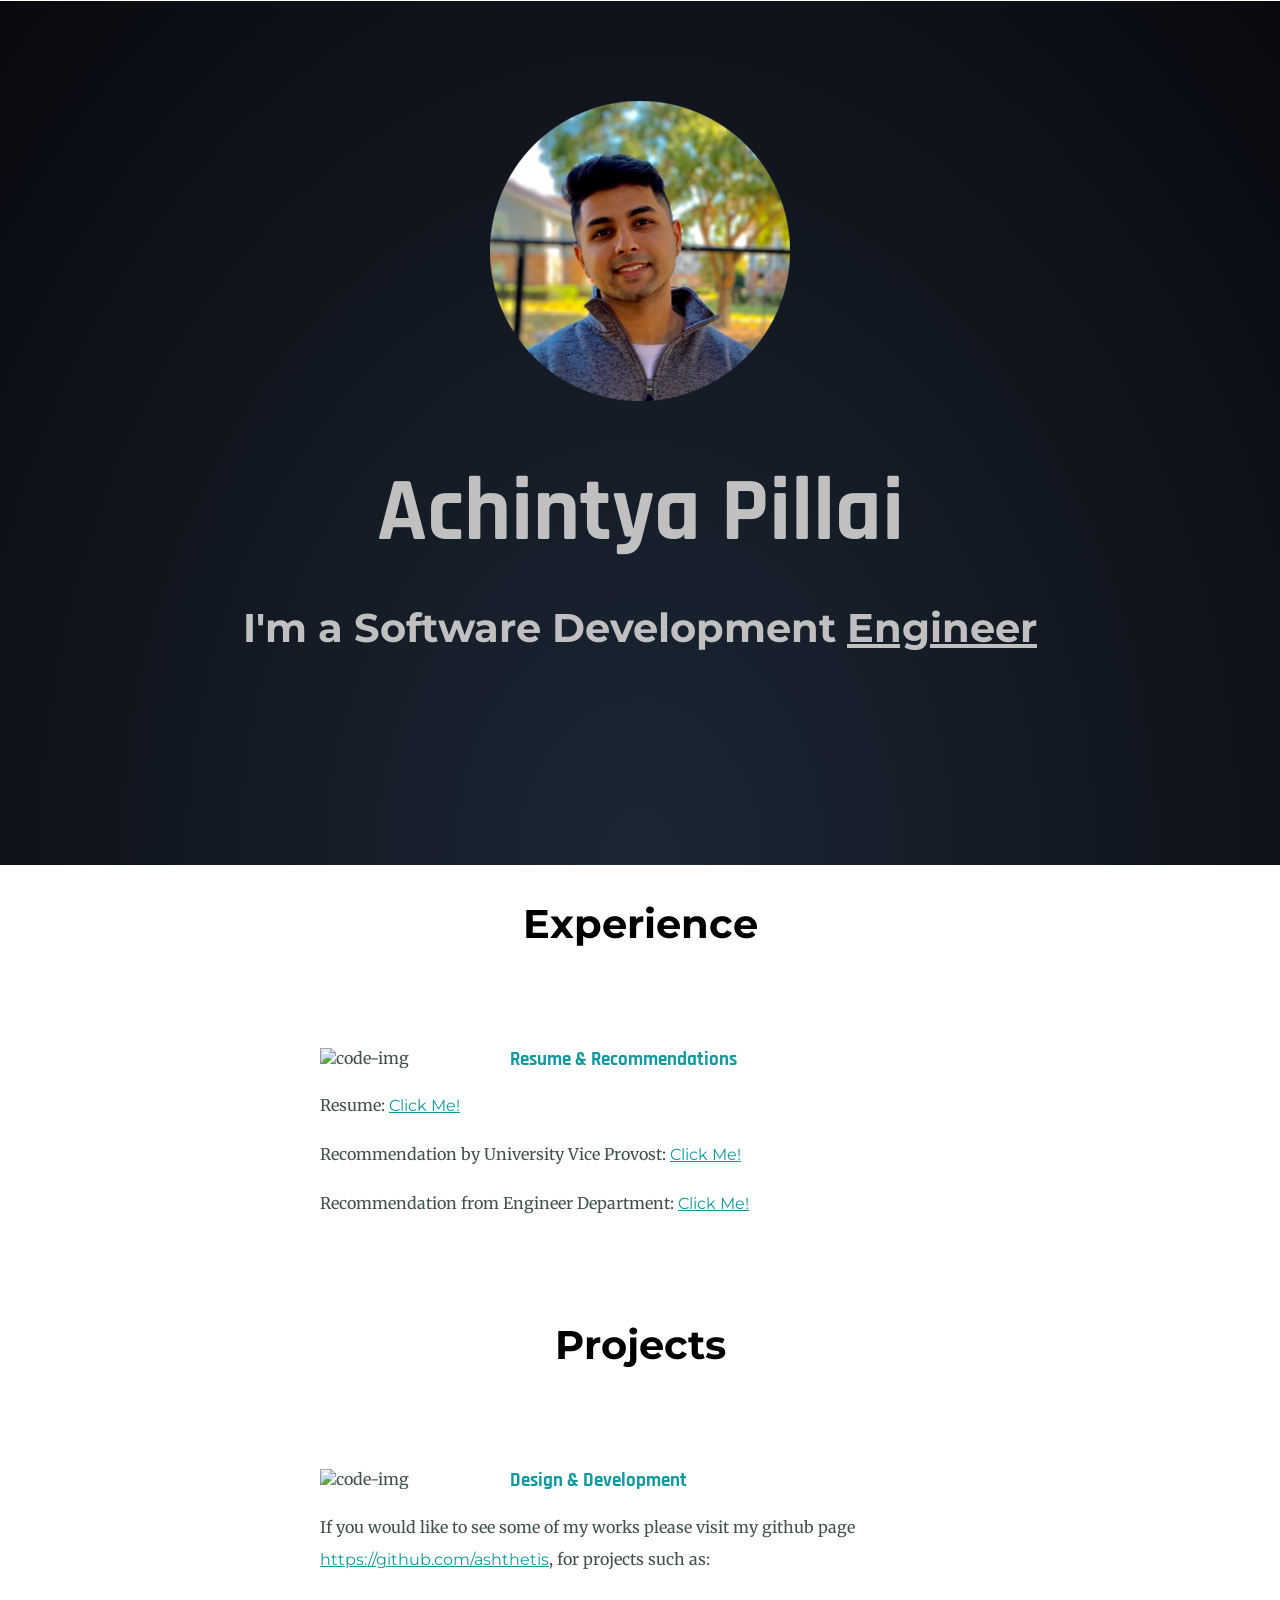
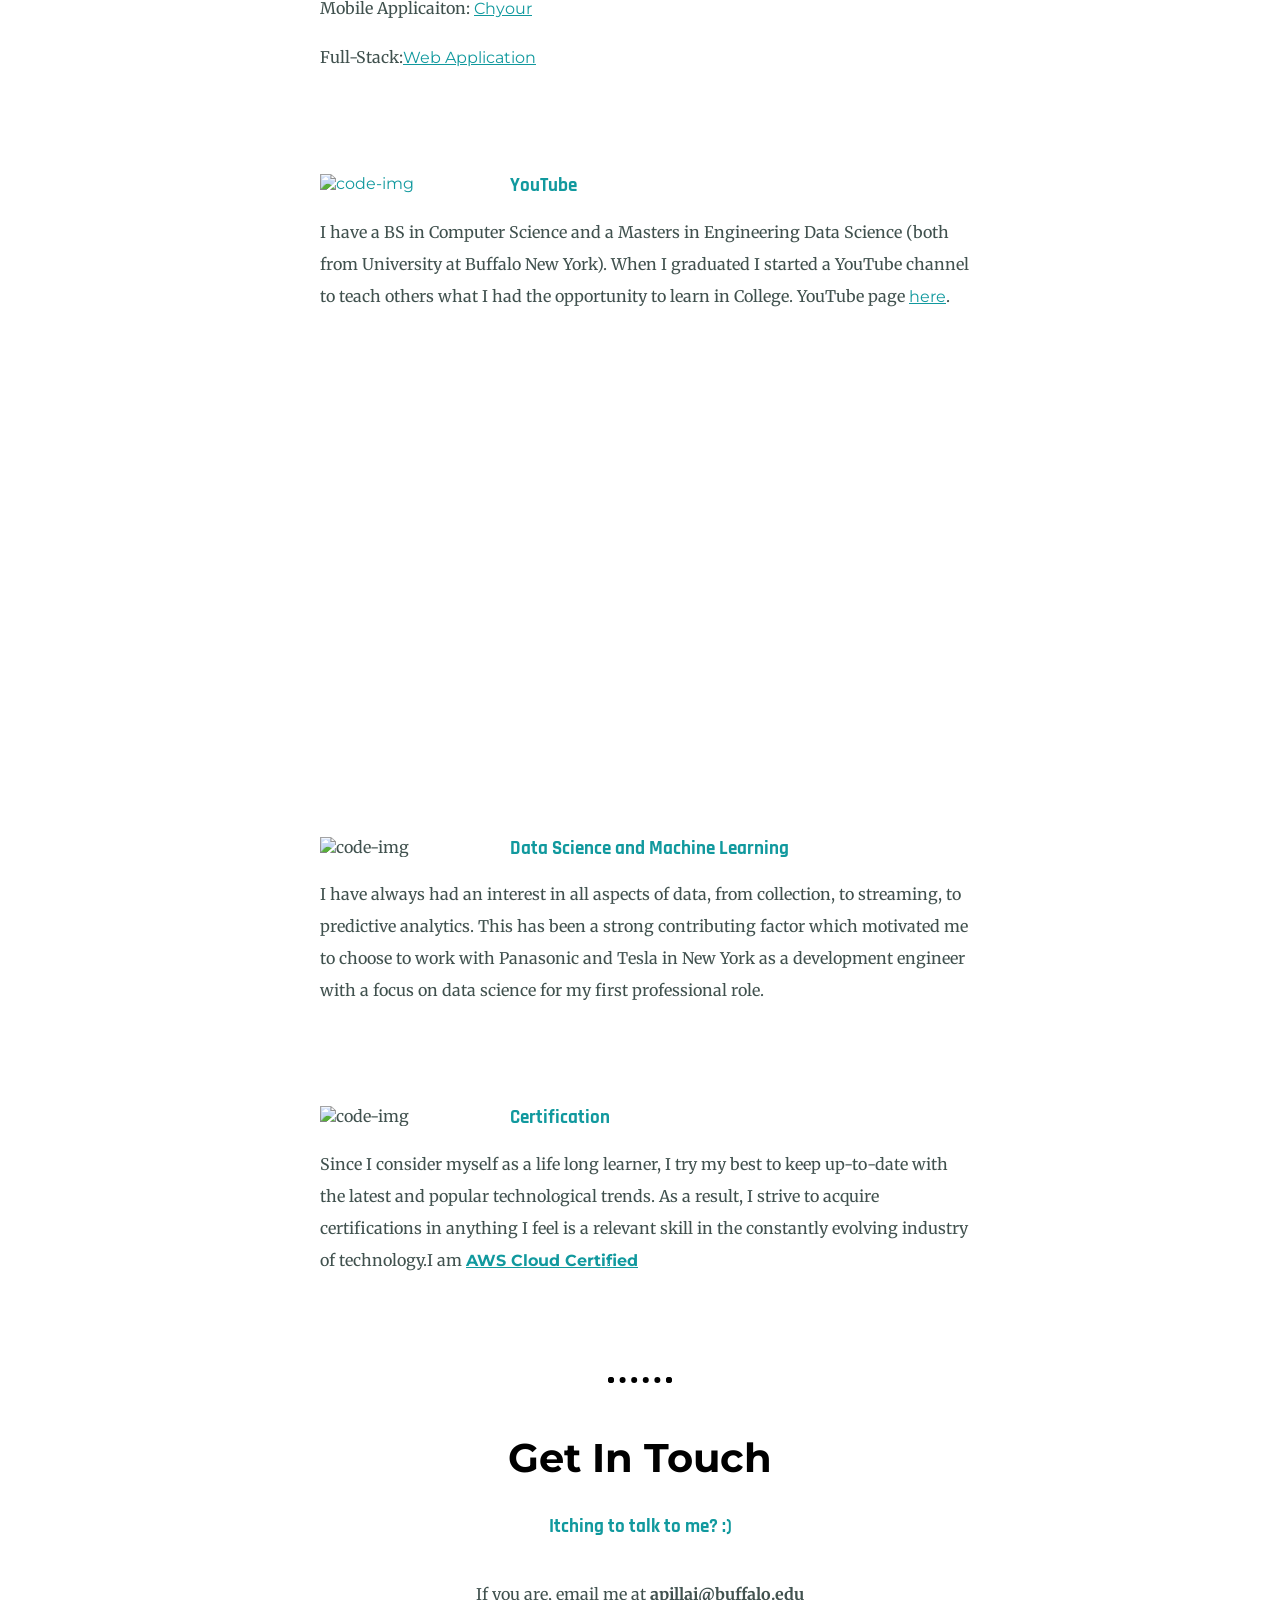
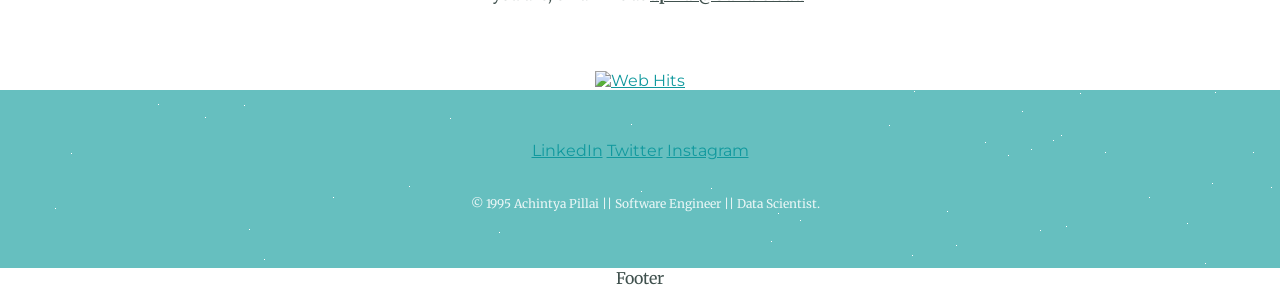
==== commit 31d74c60: "Create index.html" ====
--- a/index.html
+++ b/index.html
@@ -46,7 +46,7 @@
             <h2 class="sub-heading">Experience</h2>
 <div class="skill-row">
 
-       <img class="code-img"  src="https://img.icons8.com/external-itim2101-lineal-color-itim2101/50/000000/external-resume-human-resources-itim2101-lineal-color-itim2101.png" alt="code-img">
+       <img class="code-img"  src="p1.png" alt="code-img">
 
 
         <h3>Resume & Recommendations</h3>
@@ -62,7 +62,7 @@
     <div class="skills">
       <div class="skill-row">
 
-       <img class="code-img"  src="https://img.icons8.com/external-kiranshastry-gradient-kiranshastry/64/000000/external-code-coding-kiranshastry-gradient-kiranshastry.png" alt="code-img">
+       <img class="code-img"  src="p2.png" alt="code-img">
 
 
         <h3>Design & Development</h3>
@@ -74,7 +74,7 @@
       </div>
       <div class="skill-row">
 
-       <a href="https://www.youtube.com/channel/UCoQ-9DhpsrI0SnHPyAV5VDw/videos?view_as=subscriber">  <img class="code-img" src="https://img.icons8.com/color/48/000000/youtube-play.png" alt="code-img"></a>
+       <a href="https://www.youtube.com/channel/UCoQ-9DhpsrI0SnHPyAV5VDw/videos?view_as=subscriber">  <img class="code-img" src="p3.png" alt="code-img"></a>
 
 
         <h3>YouTube</h3>
@@ -111,7 +111,7 @@
 </figure>
       <div class="skill-row">
 
-        <img class="code-img" src="https://img.icons8.com/external-wanicon-two-tone-wanicon/64/000000/external-machine-learning-smart-industry-wanicon-two-tone-wanicon.png" alt="code-img">
+        <img class="code-img" src="p4.png" alt="code-img">
 
 
         <h3>Data Science and Machine Learning</h3>
@@ -120,7 +120,7 @@
       </div>
       <div class="skill-row">
 
-        <img class="code-img" src="https://img.icons8.com/external-becris-lineal-becris/64/000000/external-certification-business-consultant-becris-lineal-becris.png" alt="code-img">
+        <img class="code-img" src="p5.png" alt="code-img">
         
 
         <h3>Certification</h3>
@@ -147,10 +147,10 @@
     <a class="footer-link" href="https://twitter.com/ash19953/">Twitter</a>
     <a class="footer-link" href="https://www.instagram.com/ashpillai3095/">Instagram</a>
     <p class="copyright">© 1995 Achintya Pillai || Software Engineer || Data Scientist.</p>
-    <a class="copyright" href="https://icons8.com/icon/JFVPkIT8_8bo/code">Images and icons by Icons8</a>
 
 
   </div>
 </body>
 
 </html>
+Footer
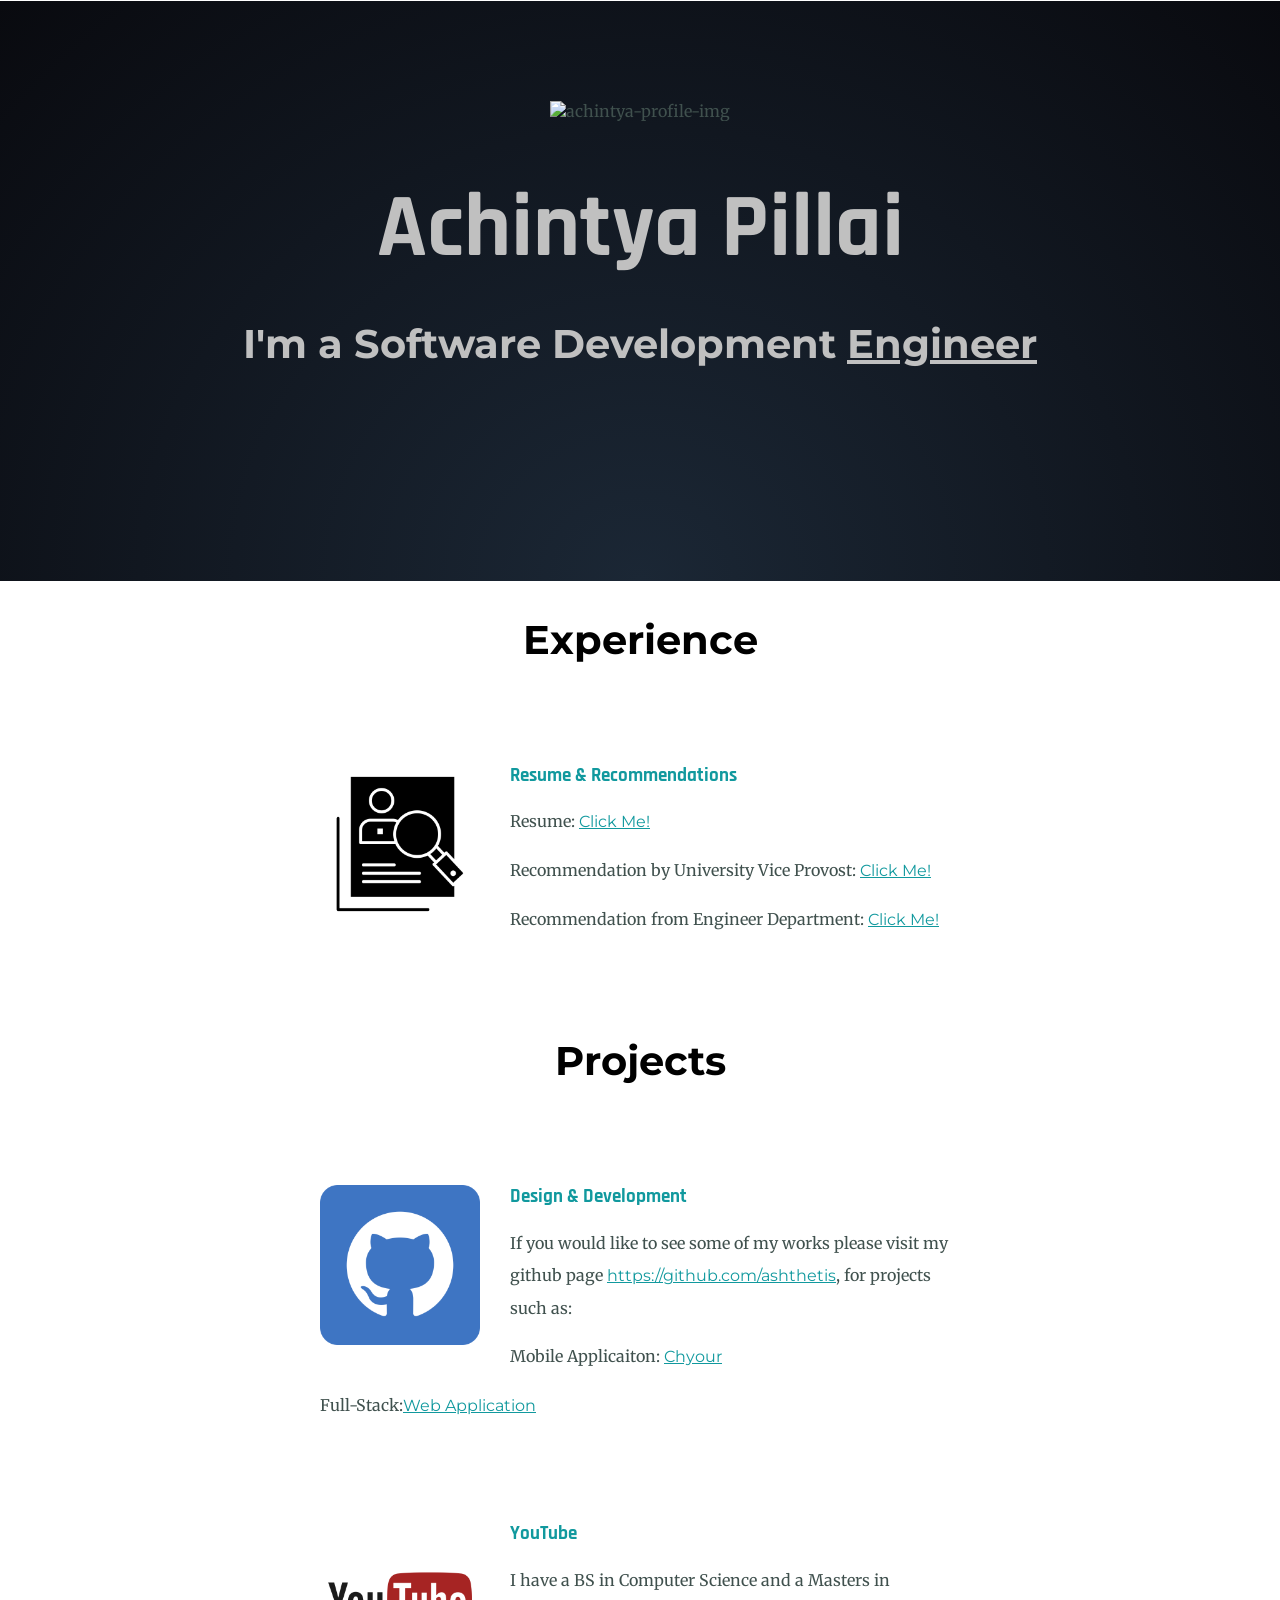
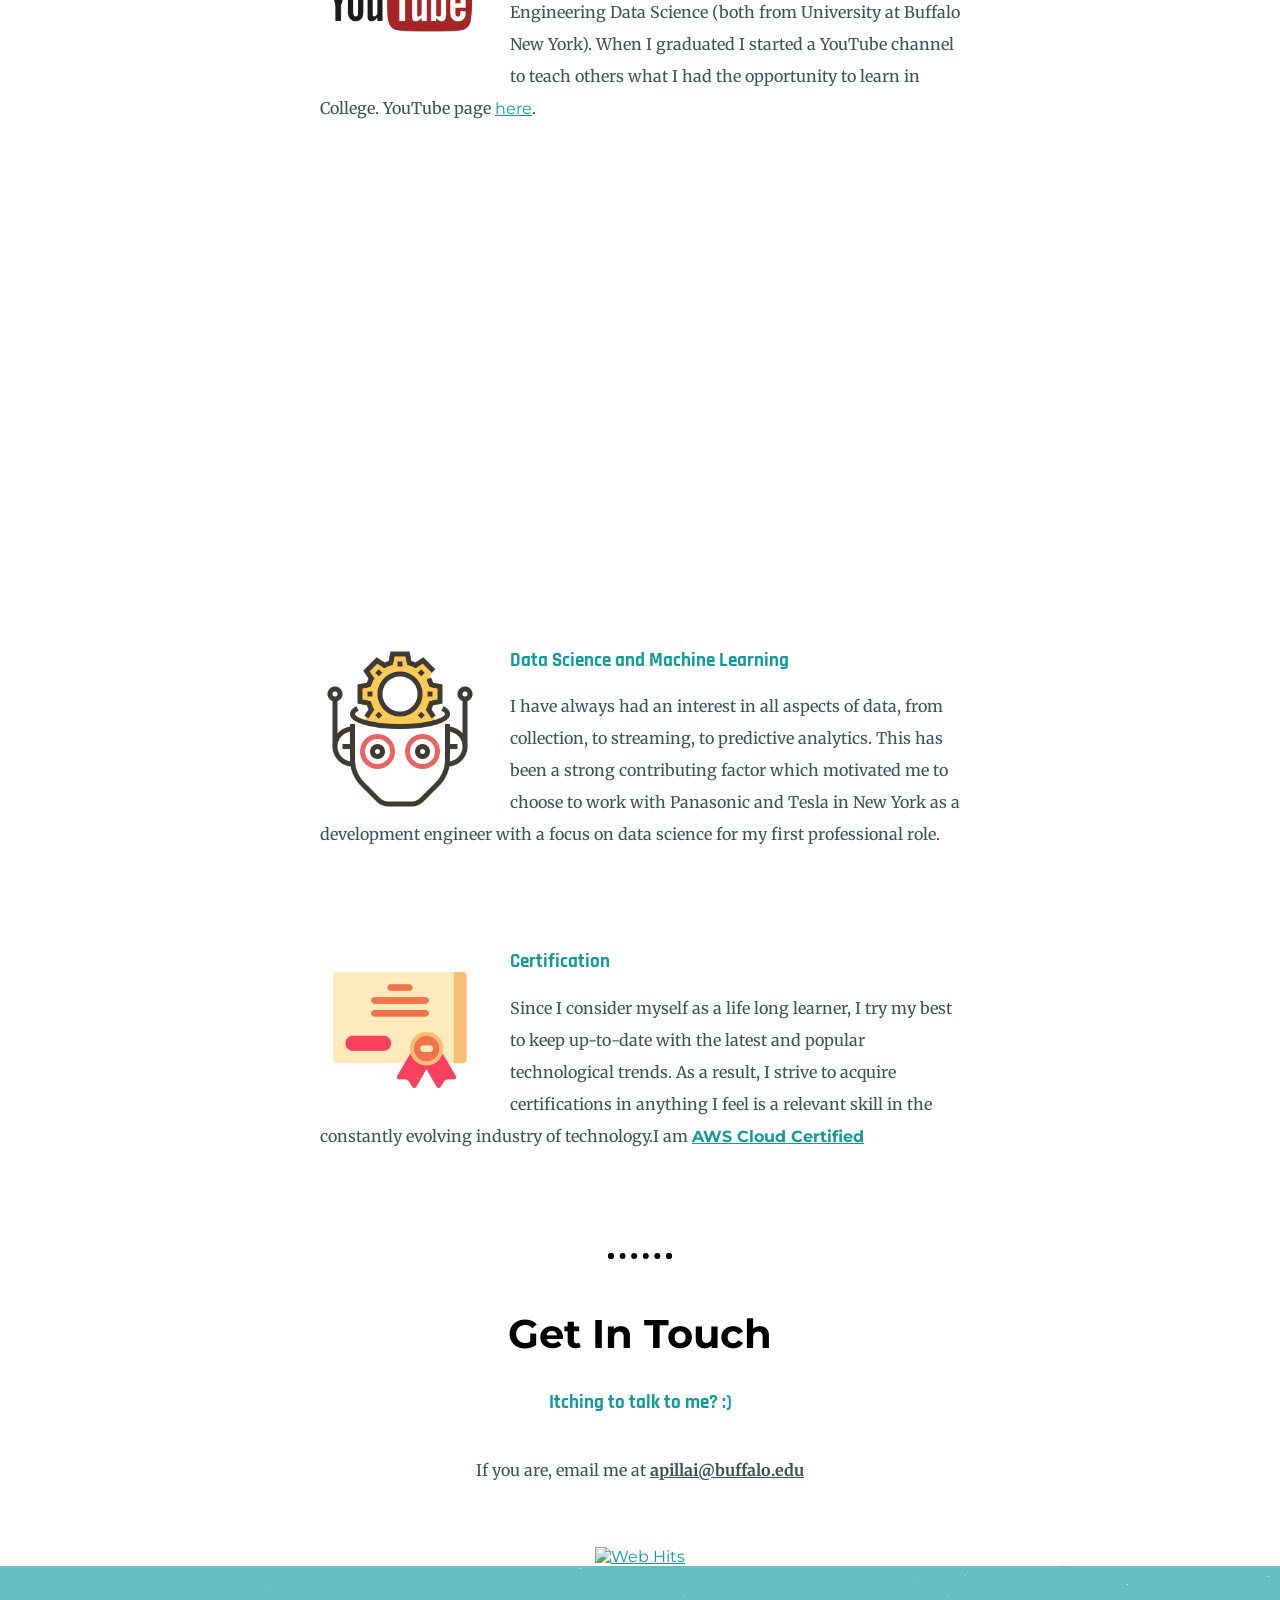
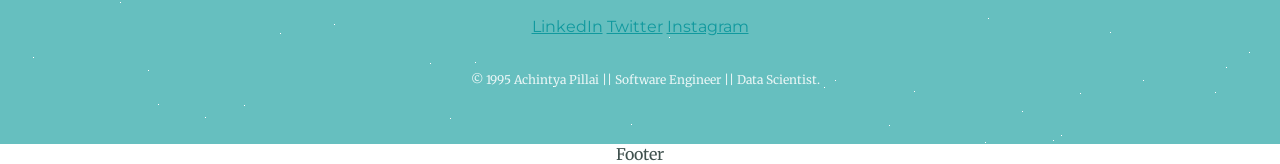
==== commit 0b98e264: "Update index.html" ====
--- a/index.html
+++ b/index.html
@@ -25,7 +25,7 @@
   <div class="top-container">
 <!--     <img class="top-cloud" src="images/cloud.png" alt="cloud">
  -->    <div class="title-text">
-    <img src="images/ap.png" alt="achintya-profile-img">
+    <img src="images/apk.png" alt="achintya-profile-img">
 
       <h1>Achintya Pillai</h1>
       <h2><font color="#C0C0C0">I'm a Software Development <span class="pro">Engineer</span></font></h2>
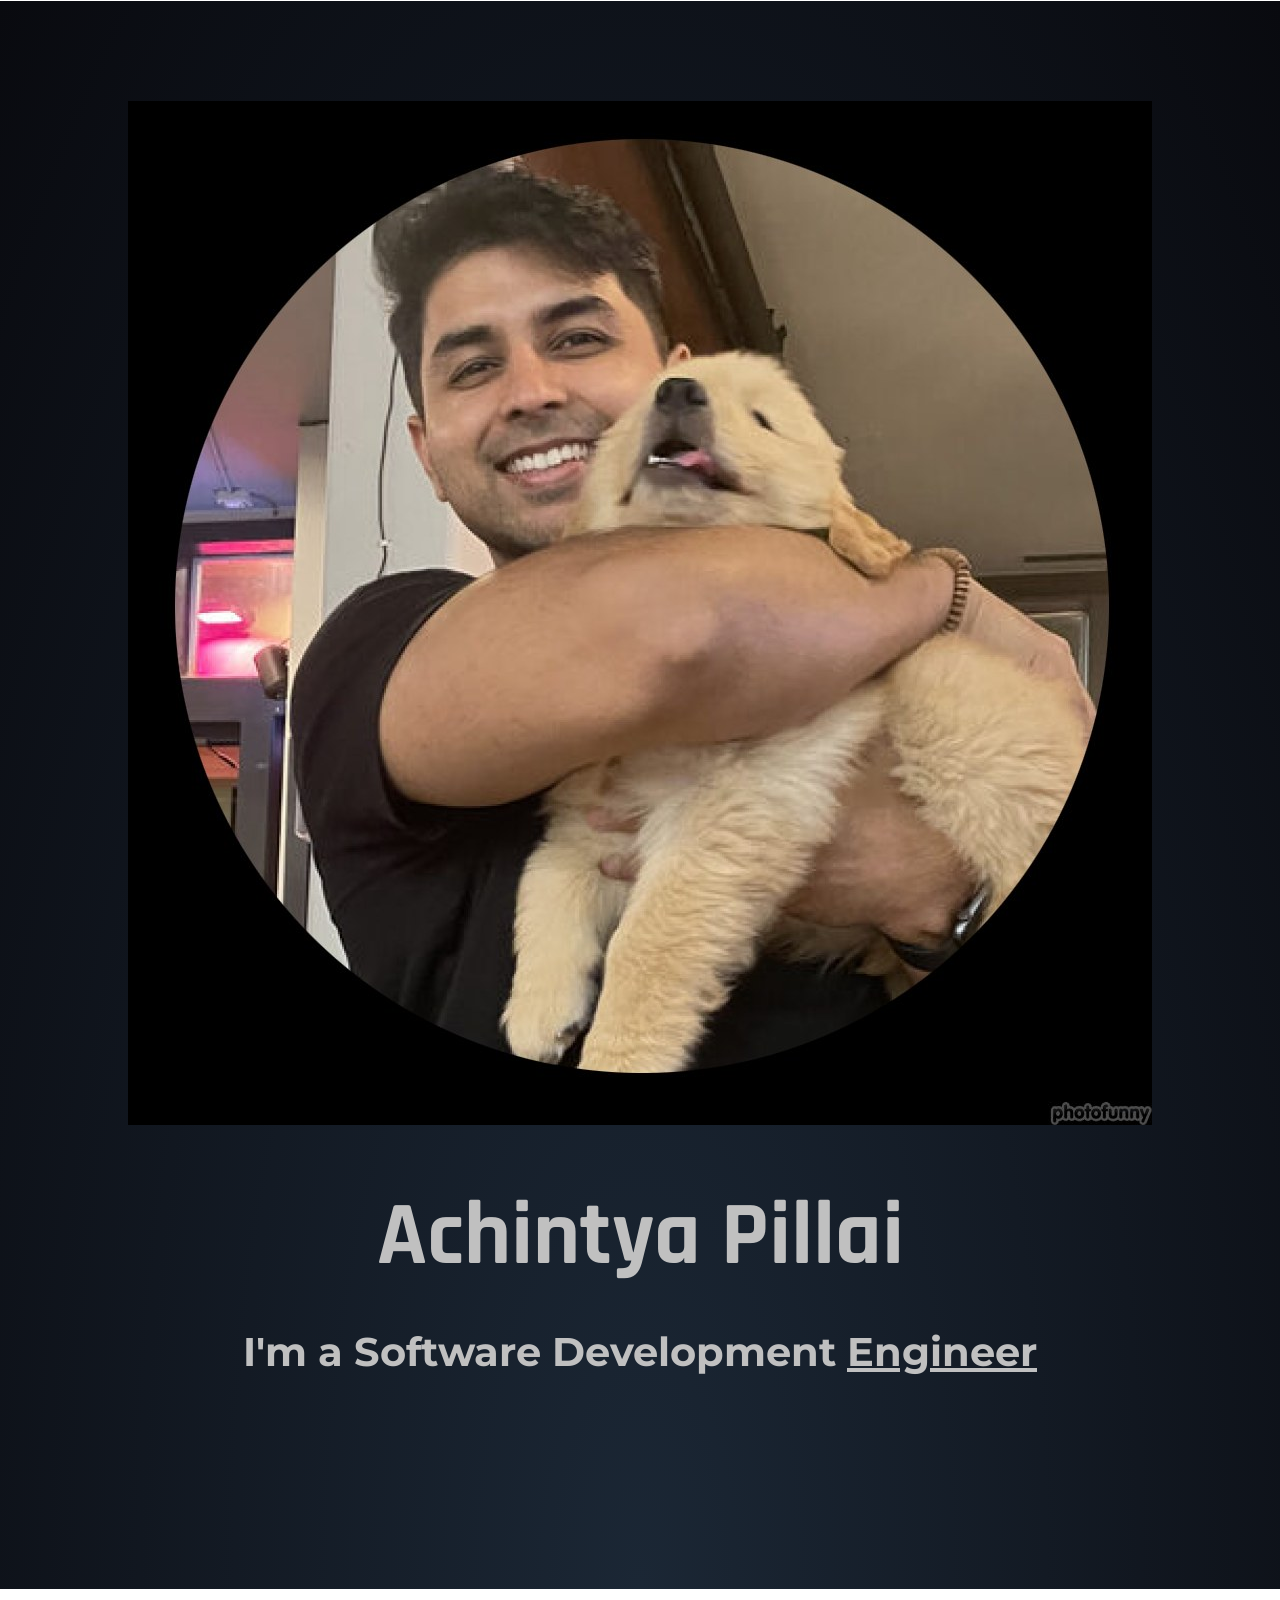
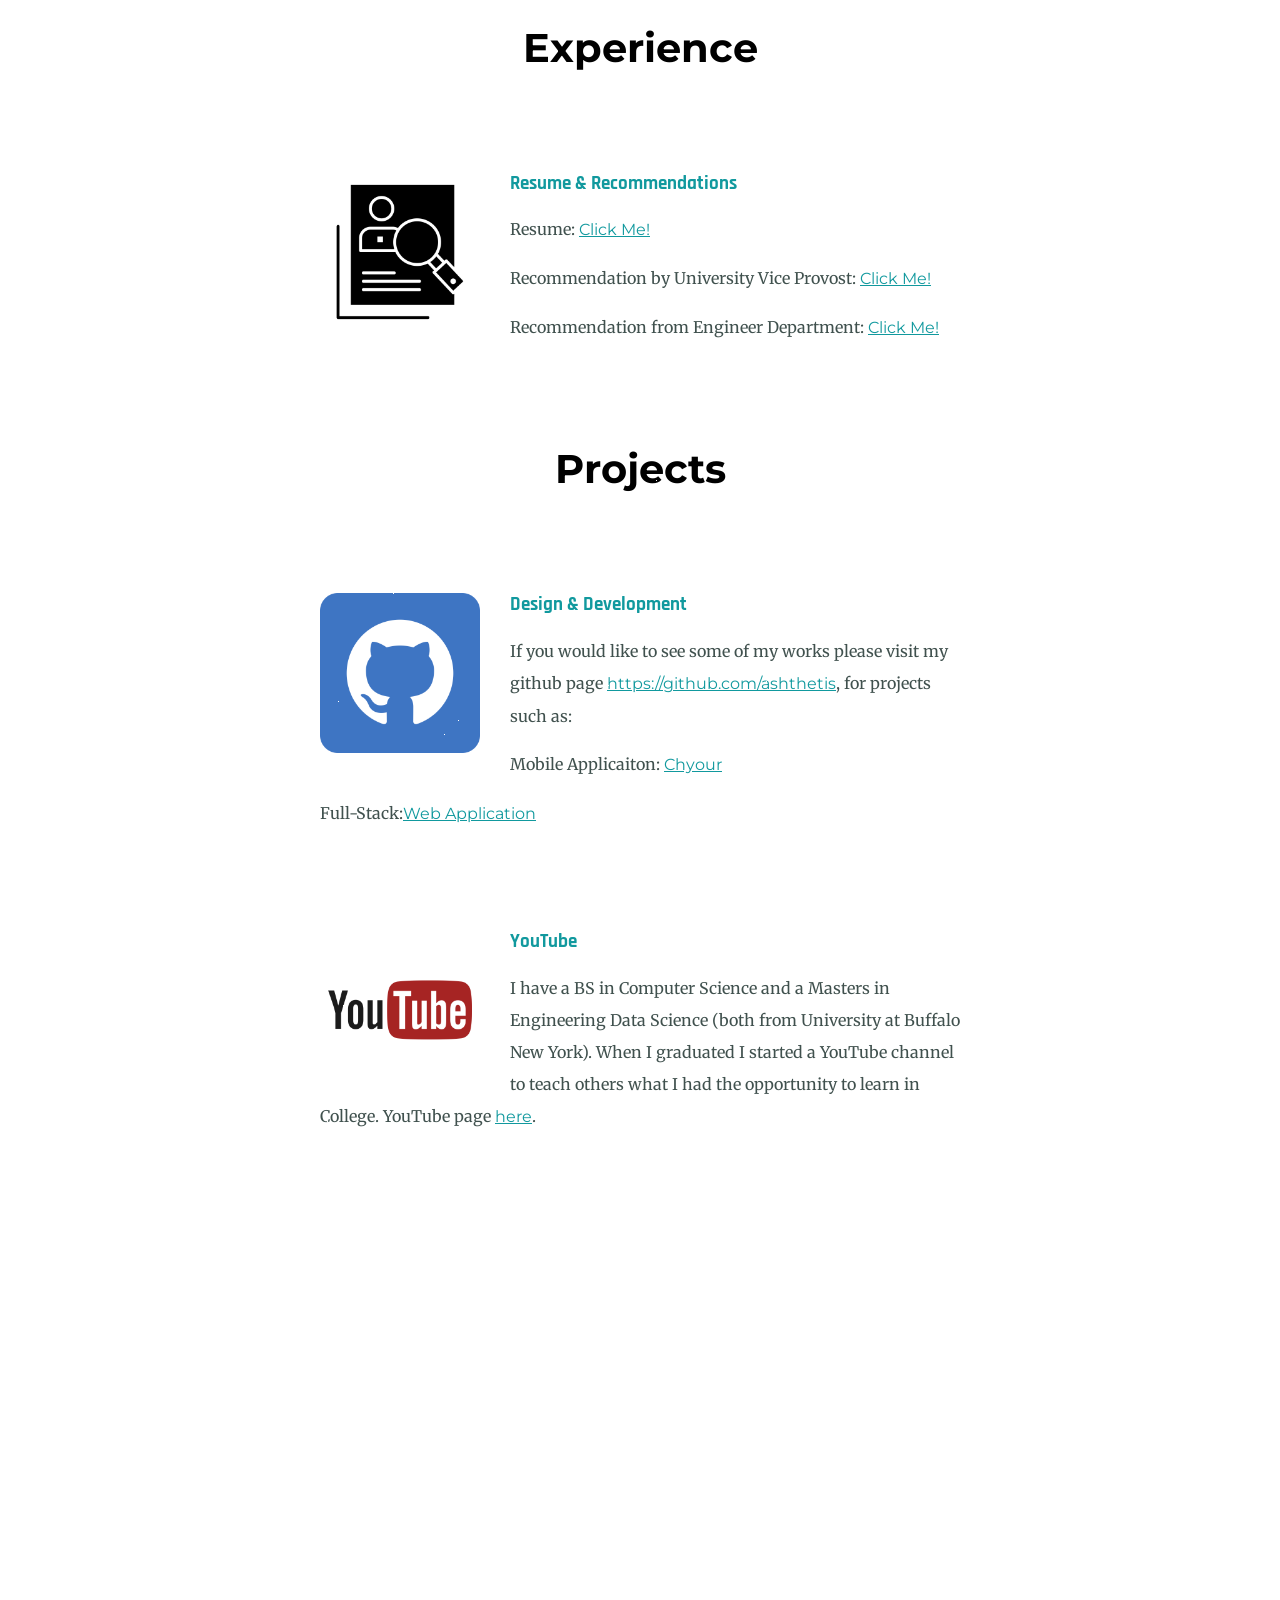
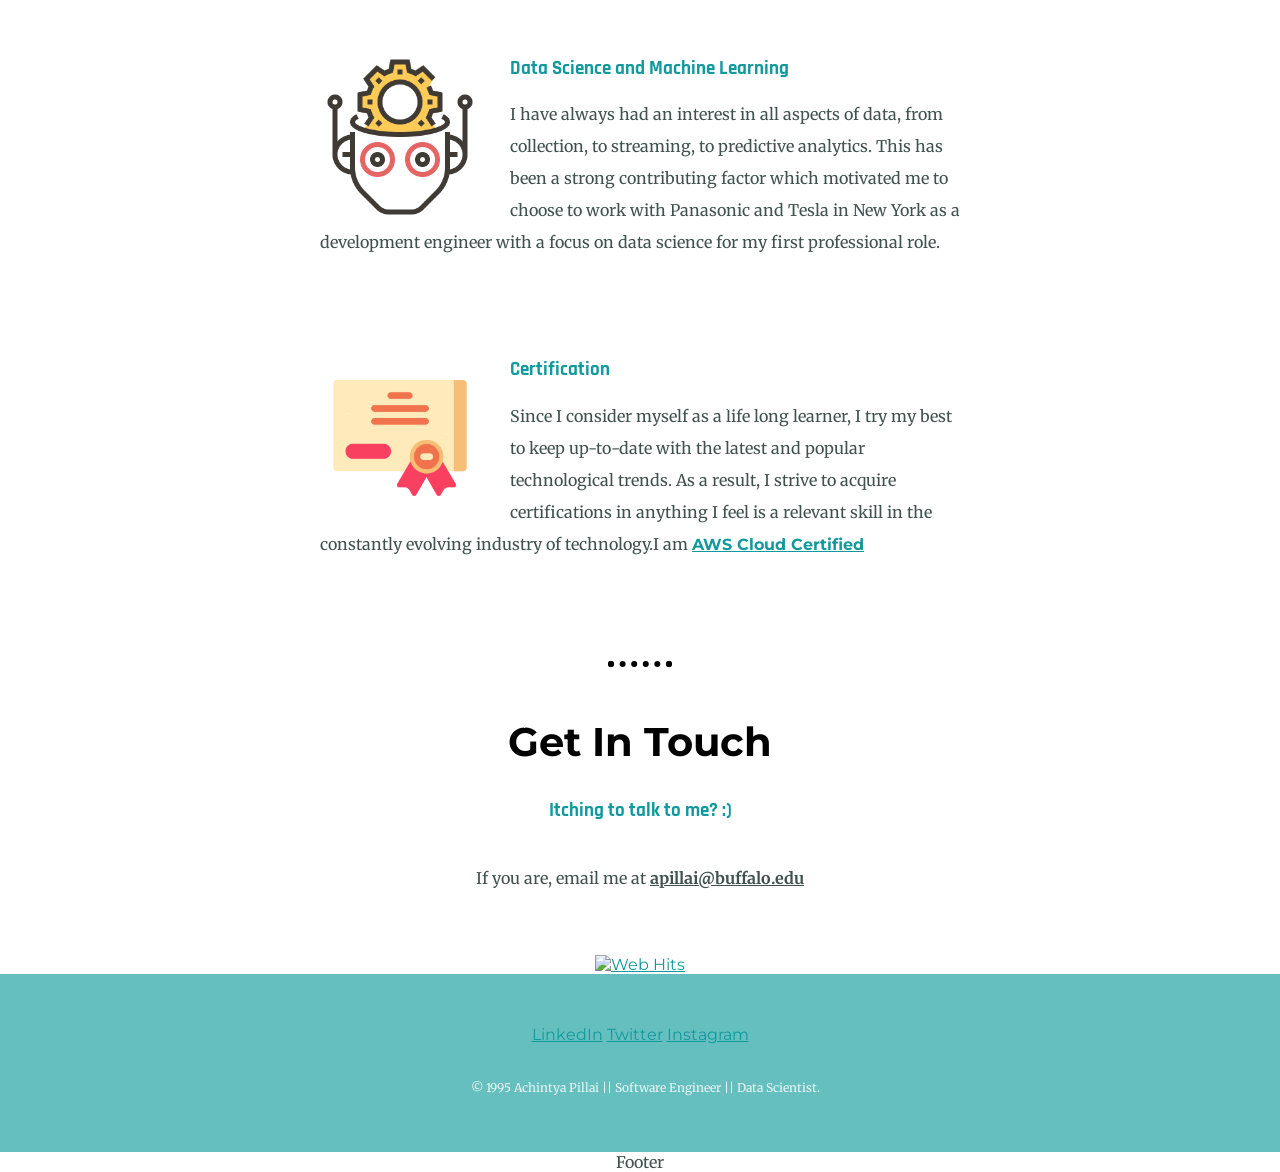
==== commit cfc8e184: "Update index.html" ====
--- a/index.html
+++ b/index.html
@@ -25,7 +25,7 @@
   <div class="top-container">
 <!--     <img class="top-cloud" src="images/cloud.png" alt="cloud">
  -->    <div class="title-text">
-    <img src="images/apk.png" alt="achintya-profile-img">
+    <img src="images/apk.jpg" alt="achintya-profile-img">
 
       <h1>Achintya Pillai</h1>
       <h2><font color="#C0C0C0">I'm a Software Development <span class="pro">Engineer</span></font></h2>
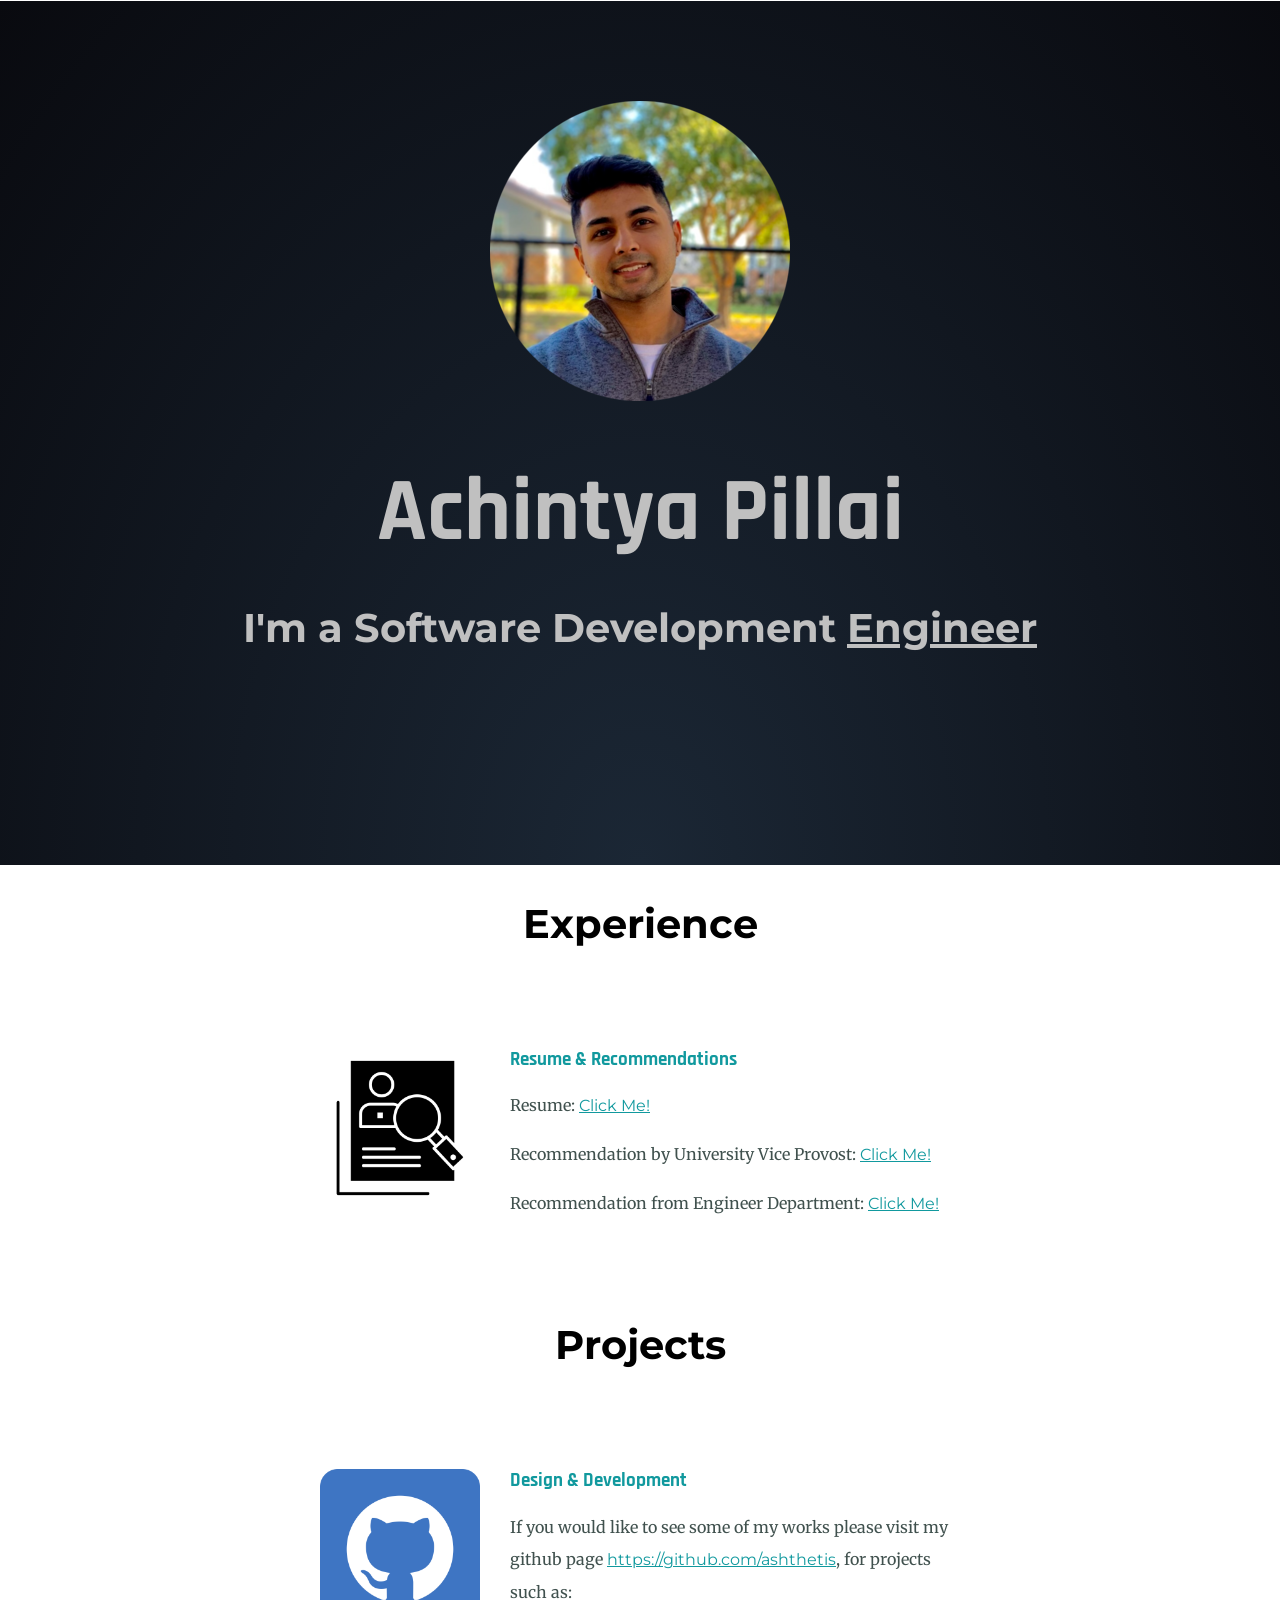
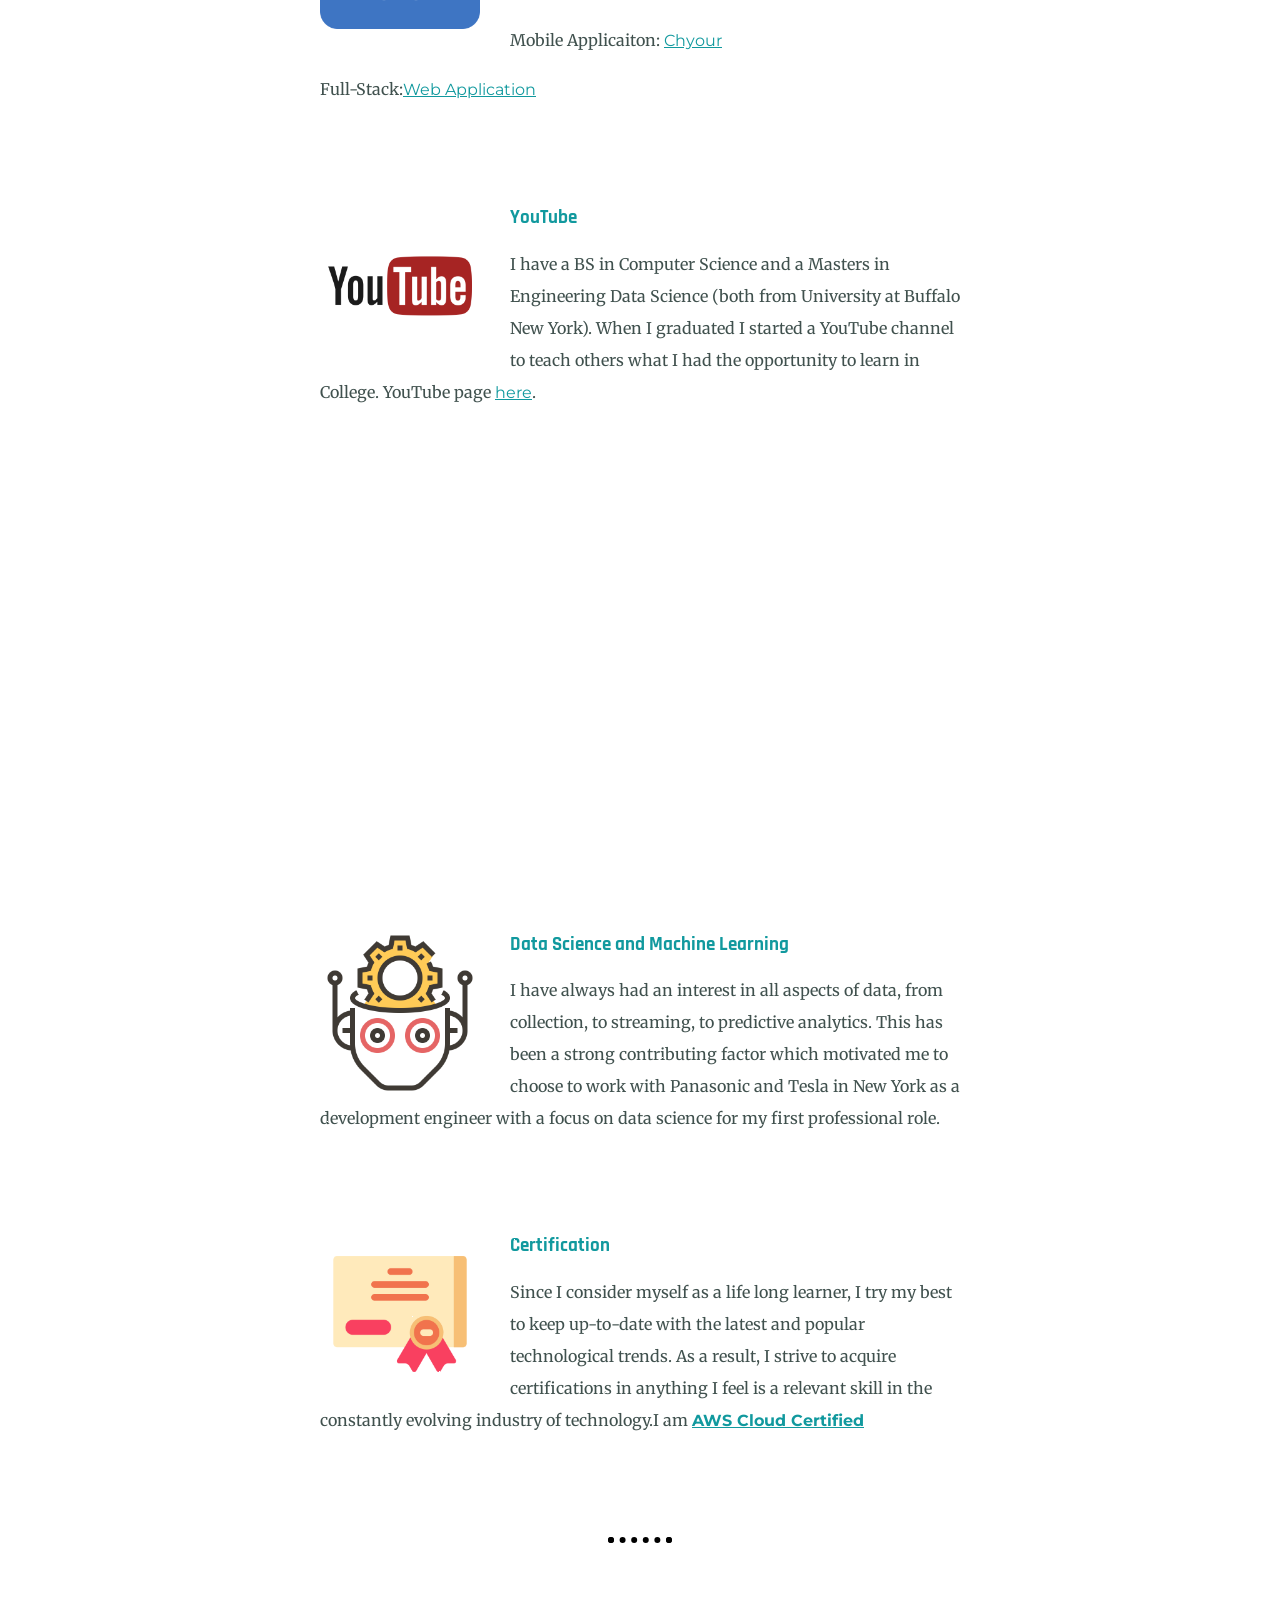
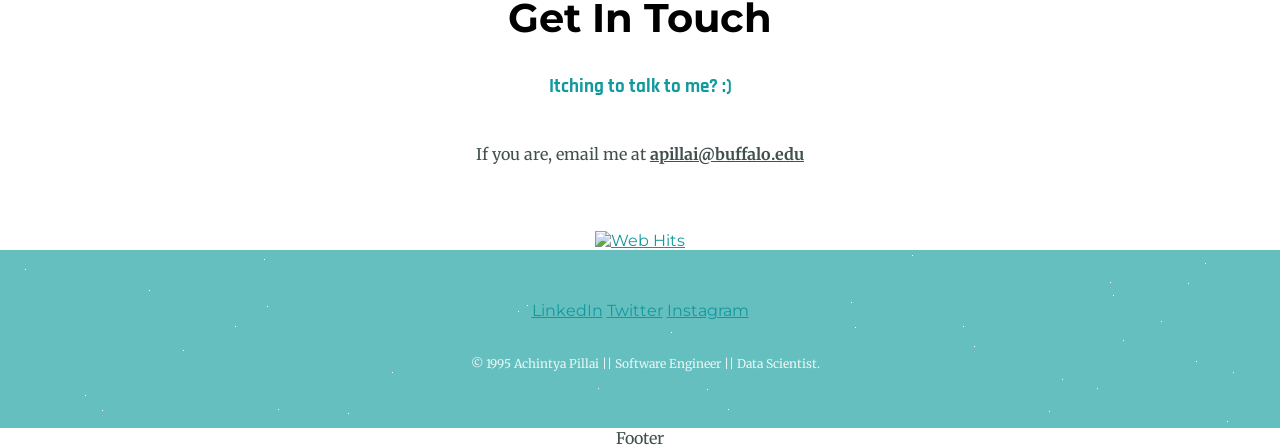
==== commit b5fab809: "Update index.html" ====
--- a/index.html
+++ b/index.html
@@ -25,7 +25,7 @@
   <div class="top-container">
 <!--     <img class="top-cloud" src="images/cloud.png" alt="cloud">
  -->    <div class="title-text">
-    <img src="images/apk.jpg" alt="achintya-profile-img">
+    <img src="images/a.png" alt="achintya-profile-img">
 
       <h1>Achintya Pillai</h1>
       <h2><font color="#C0C0C0">I'm a Software Development <span class="pro">Engineer</span></font></h2>
